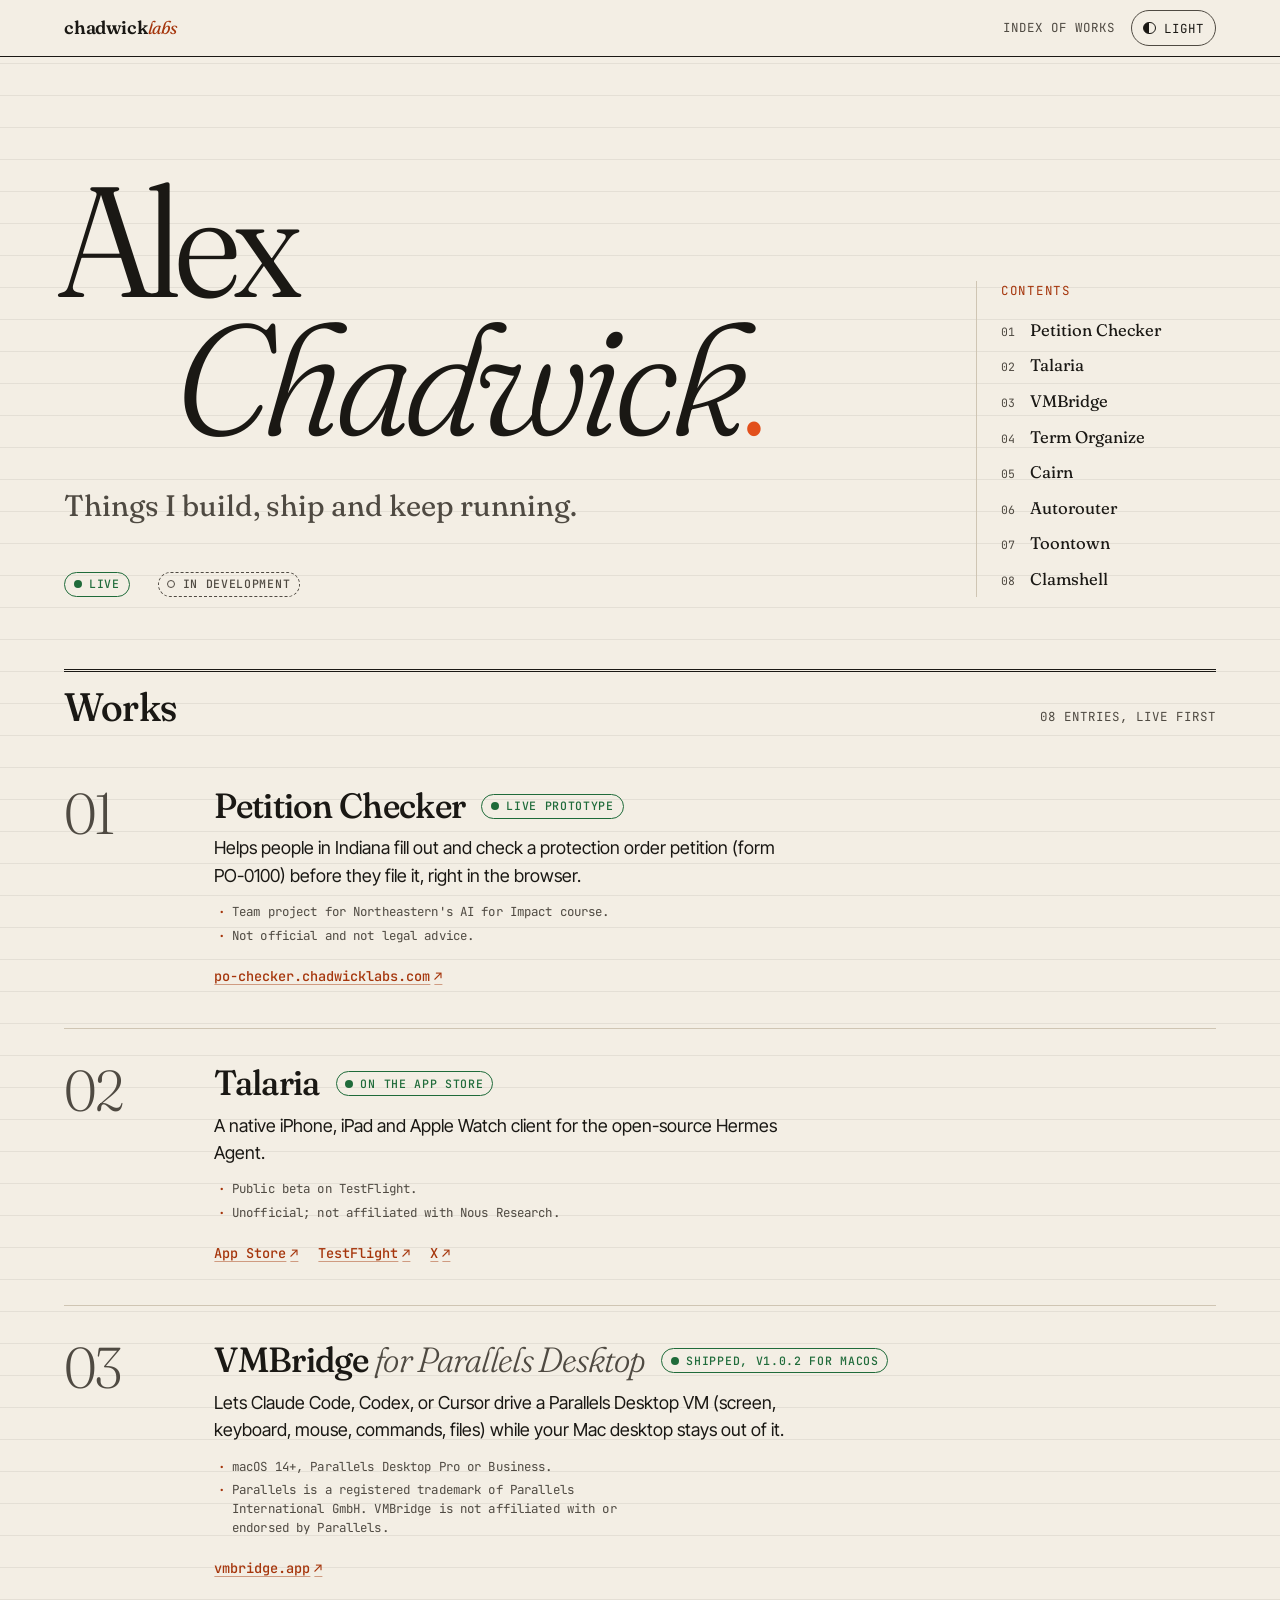
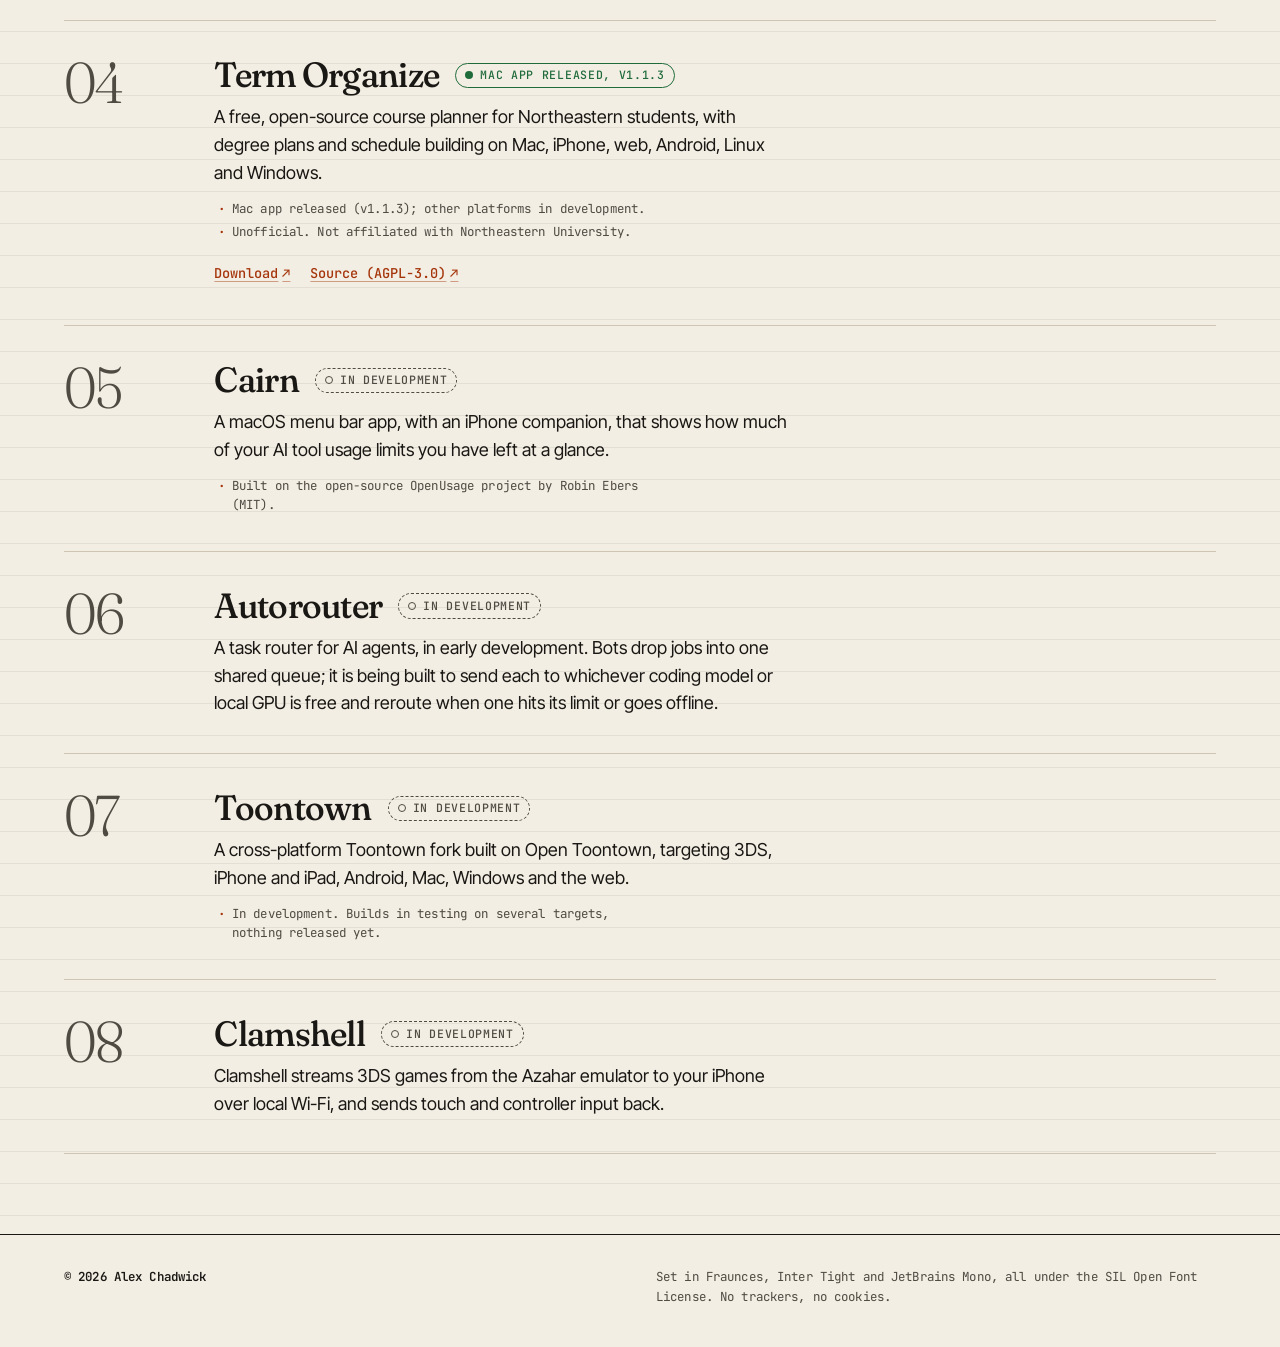
==== src/index.html @ d9b15cf9 "Apply QA-20261117-11 fixes to the index of works Correct Autorouter status, pin Actions to SHAs, add" ====
<!DOCTYPE html>
<html lang="en">
<head>
<meta charset="utf-8">
<meta name="viewport" content="width=device-width, initial-scale=1">
<title>Alex Chadwick · Index of works</title>
<meta name="description" content="Alex Chadwick's index of works: apps, tools and experiments I build, ship and keep running.">
<link rel="canonical" href="https://chadwicklabs.com/">
<meta name="color-scheme" content="light dark">
<meta name="theme-color" content="#f3eee4" media="(prefers-color-scheme: light)">
<meta name="theme-color" content="#1b1a18" media="(prefers-color-scheme: dark)">
<meta property="og:type" content="website">
<meta property="og:url" content="https://chadwicklabs.com/">
<meta property="og:site_name" content="chadwicklabs.com">
<meta property="og:title" content="Alex Chadwick · Index of works">
<meta property="og:description" content="Things I build, ship and keep running.">
<meta property="og:image" content="https://chadwicklabs.com/og.png">
<meta property="og:image:width" content="1200">
<meta property="og:image:height" content="630">
<meta property="og:image:alt" content="Alex Chadwick, index of works. Things I build, ship and keep running.">
<meta name="twitter:card" content="summary_large_image">
<meta name="twitter:title" content="Alex Chadwick · Index of works">
<meta name="twitter:description" content="Things I build, ship and keep running.">
<meta name="twitter:image" content="https://chadwicklabs.com/og.png">
<meta name="twitter:image:alt" content="Alex Chadwick, index of works. Things I build, ship and keep running.">
<link rel="icon" href="favicon.svg" type="image/svg+xml">
<link rel="icon" href="favicon-32.png" type="image/png" sizes="32x32">
<link rel="apple-touch-icon" href="apple-touch-icon.png">
<link rel="preload" href="fonts/fraunces-var.woff2" as="font" type="font/woff2" crossorigin>
<link rel="stylesheet" href="styles.css">
<script src="theme.js"></script>
</head>
<body>
<a class="skip" href="#works">Skip to the works</a>

<header class="masthead">
  <div class="wrap masthead__row">
    <a class="wordmark" href="./" aria-label="chadwicklabs.com home">chadwick<span>labs</span></a>
    <p class="masthead__meta mono">Index of works</p>
    <button class="theme-toggle mono" type="button" hidden aria-label="Switch colour theme">
      <span class="theme-toggle__dot" aria-hidden="true"></span><span class="theme-toggle__label">Theme</span>
    </button>
  </div>
</header>

<main>
  <section class="hero wrap" aria-labelledby="hero-title">
    <div class="hero__main">
    <h1 id="hero-title" class="hero__name reveal" style="--i:0">Alex <em>Chadwick</em></h1>
    <p class="hero__line reveal" style="--i:1">Things I build, ship and keep running.</p>
    <ul class="hero__legend mono reveal" style="--i:2" role="list">
      <li><span class="tag tag--live">Live</span></li>
      <li><span class="tag tag--dev">In development</span></li>
    </ul>
    </div>
    <nav class="contents reveal" style="--i:3" aria-label="Contents">
      <p class="contents__title mono">Contents</p>
      <ol class="contents__list" role="list">
        <li><a href="#w01"><span class="mono">01</span> Petition Checker</a></li>
        <li><a href="#w02"><span class="mono">02</span> Talaria</a></li>
        <li><a href="#w03"><span class="mono">03</span> VMBridge</a></li>
        <li><a href="#w04"><span class="mono">04</span> Term Organize</a></li>
        <li><a href="#w05"><span class="mono">05</span> Cairn</a></li>
        <li><a href="#w06"><span class="mono">06</span> Autorouter</a></li>
        <li data-pending="toontown"><a href="#w07"><span class="mono">07</span> Toontown</a></li>
        <li><a href="#w08"><span class="mono">08</span> Clamshell</a></li>
      </ol>
    </nav>
  </section>

  <section id="works" class="works wrap" aria-labelledby="works-title" tabindex="-1">
    <div class="section-head">
      <h2 id="works-title" class="section-title">Works</h2>
      <p class="section-note mono">08 entries, live first</p>
    </div>

    <ol class="index" role="list">
      <li class="entry reveal" style="--i:4">
        <article aria-labelledby="w01">
          <p class="entry__no mono" aria-hidden="true">01</p>
          <div class="entry__body">
            <header class="entry__head">
              <h3 id="w01" class="entry__name">Petition Checker</h3>
              <p class="tag tag--live"><span class="sr">Status: </span>Live prototype</p>
            </header>
            <p class="entry__pitch">Helps people in Indiana fill out and check a protection order petition (form <span class="nowrap">PO-0100</span>) before they file it, right in the browser.</p>
            <ul class="entry__meta mono" role="list">
              <li>Team project for Northeastern's AI for Impact course.</li>
              <li>Not official and not legal advice.</li>
            </ul>
            <ul class="entry__links" role="list">
              <li><a href="https://po-checker.chadwicklabs.com">po-checker.chadwicklabs.com<span class="arrow" aria-hidden="true">↗</span></a></li>
            </ul>
          </div>
        </article>
      </li>

      <li class="entry reveal" style="--i:5">
        <article aria-labelledby="w02">
          <p class="entry__no mono" aria-hidden="true">02</p>
          <div class="entry__body">
            <header class="entry__head">
              <h3 id="w02" class="entry__name">Talaria</h3>
              <p class="tag tag--live"><span class="sr">Status: </span>On the App Store</p>
            </header>
            <p class="entry__pitch">A native iPhone, iPad and Apple Watch client for the open-source Hermes Agent.</p>
            <ul class="entry__meta mono" role="list">
              <li>Public beta on TestFlight.</li>
              <li>Unofficial; not affiliated with Nous Research.</li>
            </ul>
            <ul class="entry__links" role="list">
              <li><a href="https://apps.apple.com/us/app/talaria-agent-client/id6797237907">App Store<span class="arrow" aria-hidden="true">↗</span></a></li>
              <li><a href="https://testflight.apple.com/join/UtMgYYNA">TestFlight<span class="arrow" aria-hidden="true">↗</span></a></li>
              <li><a href="https://x.com/TalariaAgent">X<span class="sr"> (Talaria on X)</span><span class="arrow" aria-hidden="true">↗</span></a></li>
            </ul>
          </div>
        </article>
      </li>

      <li class="entry reveal" style="--i:6">
        <article aria-labelledby="w03">
          <p class="entry__no mono" aria-hidden="true">03</p>
          <div class="entry__body">
            <header class="entry__head">
              <h3 id="w03" class="entry__name">VMBridge <span class="entry__sub">for Parallels Desktop</span></h3>
              <p class="tag tag--live"><span class="sr">Status: </span>Shipped, v1.0.2 for macOS</p>
            </header>
            <p class="entry__pitch">Lets Claude Code, Codex, or Cursor drive a Parallels Desktop VM (screen, keyboard, mouse, commands, files) while your Mac desktop stays out of it.</p>
            <ul class="entry__meta mono" role="list">
              <li>macOS 14+, Parallels Desktop Pro or Business.</li>
              <li>Parallels is a registered trademark of Parallels International GmbH. VMBridge is not affiliated with or endorsed by Parallels.</li>
            </ul>
            <ul class="entry__links" role="list">
              <li><a href="https://vmbridge.app">vmbridge.app<span class="arrow" aria-hidden="true">↗</span></a></li>
            </ul>
          </div>
        </article>
      </li>

      <li class="entry reveal" style="--i:7">
        <article aria-labelledby="w04">
          <p class="entry__no mono" aria-hidden="true">04</p>
          <div class="entry__body">
            <header class="entry__head">
              <h3 id="w04" class="entry__name">Term Organize</h3>
              <p class="tag tag--live"><span class="sr">Status: </span>Mac app released, v1.1.3</p>
            </header>
            <p class="entry__pitch">A free, open-source course planner for Northeastern students, with degree plans and schedule building on Mac, iPhone, web, Android, Linux and Windows.</p>
            <ul class="entry__meta mono" role="list">
              <li>Mac app released (v1.1.3); other platforms in development.</li>
              <li>Unofficial. Not affiliated with Northeastern University.</li>
            </ul>
            <ul class="entry__links" role="list">
              <li><a href="https://github.com/AlexmChadwick/Northeastern-Term-Organize/releases/latest">Download<span class="sr"> Term Organize for Mac</span><span class="arrow" aria-hidden="true">↗</span></a></li>
              <li><a href="https://github.com/AlexmChadwick/Northeastern-Term-Organize">Source (AGPL-3.0)<span class="arrow" aria-hidden="true">↗</span></a></li>
            </ul>
          </div>
        </article>
      </li>

      <li class="entry reveal" style="--i:8">
        <article aria-labelledby="w05">
          <p class="entry__no mono" aria-hidden="true">05</p>
          <div class="entry__body">
            <header class="entry__head">
              <h3 id="w05" class="entry__name">Cairn</h3>
              <p class="tag tag--dev"><span class="sr">Status: </span>In development</p>
            </header>
            <p class="entry__pitch">A macOS menu bar app, with an iPhone companion, that shows how much of your AI tool usage limits you have left at a glance.</p>
            <ul class="entry__meta mono" role="list">
              <li>Built on the open-source OpenUsage project by Robin Ebers (MIT).</li>
            </ul>
          </div>
        </article>
      </li>

      <li class="entry reveal" style="--i:9">
        <article aria-labelledby="w06">
          <p class="entry__no mono" aria-hidden="true">06</p>
          <div class="entry__body">
            <header class="entry__head">
              <h3 id="w06" class="entry__name">Autorouter</h3>
              <p class="tag tag--dev"><span class="sr">Status: </span>In development</p>
            </header>
            <p class="entry__pitch">A task router for AI agents, in early development. Bots drop jobs into one shared queue; it is being built to send each to whichever coding model or local GPU is free and reroute when one hits its limit or goes offline.</p>
          </div>
        </article>
      </li>

      <li class="entry reveal" style="--i:10" data-pending="toontown">
        <article aria-labelledby="w07">
          <p class="entry__no mono" aria-hidden="true">07</p>
          <div class="entry__body">
            <header class="entry__head">
              <h3 id="w07" class="entry__name">Toontown</h3>
              <p class="tag tag--dev"><span class="sr">Status: </span>In development</p>
            </header>
            <p class="entry__pitch">A cross-platform Toontown fork built on Open Toontown, targeting 3DS, iPhone and iPad, Android, Mac, Windows and the web.</p>
            <ul class="entry__meta mono" role="list">
              <li>In development. Builds in testing on several targets, nothing released yet.</li>
            </ul>
          </div>
        </article>
      </li>

      <li class="entry reveal" style="--i:11">
        <article aria-labelledby="w08">
          <p class="entry__no mono" aria-hidden="true">08</p>
          <div class="entry__body">
            <header class="entry__head">
              <h3 id="w08" class="entry__name">Clamshell</h3>
              <p class="tag tag--dev"><span class="sr">Status: </span>In development</p>
            </header>
            <p class="entry__pitch">Clamshell streams 3DS games from the Azahar emulator to your iPhone over local Wi-Fi, and sends touch and controller input back.</p>
          </div>
        </article>
      </li>
    </ol>
  </section>
</main>

<footer class="colophon">
  <div class="wrap colophon__grid mono">
    <p>© 2026 Alex Chadwick</p>
    <p>Set in Fraunces, Inter Tight and JetBrains Mono, all under the SIL Open Font License. No trackers, no cookies.</p>
  </div>
</footer>
</body>
</html>
---- src/styles.css ----
/* chadwicklabs.com: index of works */

@font-face {
  font-family: "Fraunces";
  src: url("fonts/fraunces-var.woff2") format("woff2");
  font-weight: 300 700;
  font-style: normal;
  font-display: swap;
}
@font-face {
  font-family: "Fraunces";
  src: url("fonts/fraunces-italic-var.woff2") format("woff2");
  font-weight: 300 500;
  font-style: italic;
  font-display: swap;
}
@font-face {
  font-family: "Inter Tight";
  src: url("fonts/inter-tight-var.woff2") format("woff2");
  font-weight: 100 900;
  font-display: swap;
}
@font-face {
  font-family: "JetBrains Mono";
  src: url("fonts/jetbrains-mono-var.woff2") format("woff2");
  font-weight: 400 700;
  font-display: swap;
}

:root {
  --paper: #f3eee4;
  --paper-2: #ebe4d6;
  --ink: #1a1814;
  --ink-2: #4f4a42;
  --rule: #cfc5b3;
  --rule-soft: rgba(26, 24, 20, 0.07);
  --accent: #a5350b;       /* text-safe vermilion on paper */
  --accent-fill: #e2501c;  /* decorative fills only */
  --live: #1f6b3a;
  --focus: #a5350b;

  --serif: "Fraunces", "Iowan Old Style", Georgia, serif;
  --sans: "Inter Tight", system-ui, -apple-system, "Segoe UI", sans-serif;
  --mono: "JetBrains Mono", ui-monospace, "SF Mono", Menlo, monospace;

  --wrap: 72rem;
  --gutter: clamp(1.1rem, 4vw, 3rem);
  --ease: cubic-bezier(0.2, 0.7, 0.1, 1);
  color-scheme: light;
}

@media (prefers-color-scheme: dark) {
  :root:not([data-theme="light"]) {
    --paper: #1b1a18;
    --paper-2: #24221f;
    --ink: #efe8dc;
    --ink-2: #b2a99a;
    --rule: #3d3a35;
    --rule-soft: rgba(239, 232, 220, 0.06);
    --accent: #ff7a45;
    --accent-fill: #ff6a2c;
    --live: #6fcf8f;
    --focus: #ff7a45;
    color-scheme: dark;
  }
}
:root[data-theme="dark"] {
  --paper: #1b1a18;
  --paper-2: #24221f;
  --ink: #efe8dc;
  --ink-2: #b2a99a;
  --rule: #3d3a35;
  --rule-soft: rgba(239, 232, 220, 0.06);
  --accent: #ff7a45;
  --accent-fill: #ff6a2c;
  --live: #6fcf8f;
  --focus: #ff7a45;
  color-scheme: dark;
}

*, *::before, *::after { box-sizing: border-box; }
html { -webkit-text-size-adjust: 100%; text-size-adjust: 100%; }
body {
  margin: 0;
  background-color: var(--paper);
  /* faint notebook rule */
  background-image: repeating-linear-gradient(to bottom, transparent 0, transparent calc(2rem - 1px), var(--rule-soft) calc(2rem - 1px), var(--rule-soft) 2rem);
  color: var(--ink);
  font-family: var(--sans);
  font-size: clamp(1rem, 0.95rem + 0.2vw, 1.0625rem);
  line-height: 1.55;
  font-feature-settings: "kern", "calt";
  -webkit-font-smoothing: antialiased;
  text-rendering: optimizeLegibility;
  overflow-x: hidden;
}
h1, h2, h3, p, ul, ol, dl, dd { margin: 0; padding: 0; }
ul[role="list"], ol[role="list"] { list-style: none; }
a { color: inherit; }
::selection { background: var(--accent); color: var(--paper); }

.wrap { width: min(100% - 2 * var(--gutter), var(--wrap)); margin-inline: auto; }
.mono { font-family: var(--mono); font-size: 0.78rem; letter-spacing: 0.01em; }
.sr {
  position: absolute; width: 1px; height: 1px; padding: 0; margin: -1px;
  overflow: hidden; clip: rect(0 0 0 0); white-space: nowrap; border: 0;
}
.nowrap { white-space: nowrap; }

:focus-visible {
  outline: 2px solid var(--focus);
  outline-offset: 3px;
  border-radius: 2px;
}
#works:focus { outline: none; }

.skip {
  position: absolute; left: var(--gutter); top: 0.75rem; z-index: 10;
  padding: 0.6rem 0.9rem;
  background: var(--ink); color: var(--paper);
  font-family: var(--mono); font-size: 0.85rem; text-decoration: none;
  transform: translateY(-200%);
}
.skip:focus { transform: none; }

/* masthead */
.masthead { border-bottom: 1px solid var(--ink); background: var(--paper); position: relative; z-index: 2; }
.masthead__row {
  display: flex; align-items: center; gap: 1rem;
  min-height: 3.5rem; padding-block: 0.6rem;
}
.wordmark {
  font-family: var(--serif); font-weight: 600; font-size: 1.15rem;
  text-decoration: none; letter-spacing: -0.01em;
  font-variation-settings: "opsz" 24;
}
.wordmark span { font-style: italic; font-weight: 400; color: var(--accent); }
.masthead__meta { margin-left: auto; color: var(--ink-2); text-transform: uppercase; letter-spacing: 0.08em; }
.theme-toggle {
  display: inline-flex; align-items: center; gap: 0.5rem;
  padding: 0.4rem 0.7rem; min-height: 2.25rem;
  background: transparent; color: var(--ink);
  border: 1px solid var(--ink-2); border-radius: 999px;
  cursor: pointer; text-transform: uppercase; letter-spacing: 0.08em;
  transition: border-color 0.2s, background-color 0.2s;
}
.theme-toggle[hidden] { display: none; }
.theme-toggle:hover { border-color: var(--ink); }
.theme-toggle__dot {
  width: 0.8rem; height: 0.8rem; border-radius: 50%;
  border: 1.5px solid var(--ink);
  background: linear-gradient(90deg, var(--ink) 50%, transparent 50%);
}

/* hero */
.hero { padding-block: clamp(3rem, 9vw, 7.5rem) clamp(2.5rem, 6vw, 4.5rem); }
.hero__name {
  font-family: var(--serif);
  font-weight: 340;
  font-size: clamp(3.2rem, 1rem + 11vw, 10.5rem);
  line-height: 0.88;
  letter-spacing: -0.035em;
  font-variation-settings: "opsz" 144;
  margin-left: -0.04em;
}
.hero__name em {
  display: block;
  font-style: italic; font-weight: 300;
  padding-left: clamp(1.5rem, 9vw, 9rem);
  color: var(--ink);
}
.hero__name em::after {
  content: ".";
  color: var(--accent-fill);
  font-style: normal;
}
.hero__line {
  margin-top: clamp(1.5rem, 3vw, 2.5rem);
  max-width: 28ch;
  font-family: var(--serif);
  font-size: clamp(1.25rem, 1rem + 1.2vw, 1.85rem);
  line-height: 1.25;
  font-variation-settings: "opsz" 36;
  color: var(--ink-2);
}
.hero__legend {
  display: flex; flex-wrap: wrap; gap: 0.75rem 1.75rem;
  margin-top: clamp(2rem, 4vw, 3rem);
  color: var(--ink-2);
}
.hero__legend li { display: flex; align-items: center; gap: 0.6rem; }

.hero { display: grid; grid-template-columns: 1fr; gap: 2.5rem; align-items: end; }
.contents { display: none; }
@media (min-width: 64rem) {
  .hero { grid-template-columns: 1fr 15rem; }
  .contents { display: block; border-left: 1px solid var(--rule); padding-left: 1.5rem; }
}
.contents__title { color: var(--accent); text-transform: uppercase; letter-spacing: 0.14em; margin-bottom: 0.75rem; }
.contents__list a {
  display: flex; gap: 0.9rem; align-items: baseline;
  padding-block: 0.3rem;
  font-family: var(--serif); font-size: 1.05rem; text-decoration: none;
  font-variation-settings: "opsz" 24;
  transition: color 0.2s, transform 0.3s var(--ease);
}
.contents__list a span { color: var(--ink-2); font-size: 0.72rem; }
.contents__list a:hover { color: var(--accent); transform: translateX(0.2rem); }
.entry__name { scroll-margin-top: 2rem; }

/* status tags: text first, colour second */
.tag {
  display: inline-flex; align-items: center; gap: 0.45rem;
  font-family: var(--mono); font-size: 0.72rem; font-weight: 500;
  text-transform: uppercase; letter-spacing: 0.06em; line-height: 1.2;
  padding: 0.3rem 0.55rem;
  border: 1px solid currentColor; border-radius: 999px;
  white-space: nowrap;
}
.tag::before { content: ""; width: 0.5rem; height: 0.5rem; border-radius: 50%; flex: none; }
.tag--live { color: var(--live); }
.tag--live::before { background: currentColor; }
.tag--dev { color: var(--ink-2); border-style: dashed; }
.tag--dev::before { border: 1.5px solid currentColor; }

/* sections */
.section-head {
  display: flex; align-items: baseline; justify-content: space-between; flex-wrap: wrap; gap: 0.5rem 1rem;
  border-top: 3px double var(--ink);
  padding-top: 0.9rem; margin-bottom: clamp(1rem, 2vw, 1.5rem);
}
.section-title {
  font-family: var(--serif); font-weight: 500;
  font-size: clamp(1.6rem, 1.2rem + 1.6vw, 2.5rem);
  letter-spacing: -0.02em; line-height: 1.05;
  font-variation-settings: "opsz" 72;
}
.section-note { color: var(--ink-2); text-transform: uppercase; letter-spacing: 0.08em; }

/* index of works */
.works { padding-bottom: clamp(3rem, 7vw, 5rem); }
.entry { border-bottom: 1px solid var(--rule); }
.entry article {
  display: grid;
  grid-template-columns: minmax(3.25rem, 7rem) 1fr;
  gap: 0 clamp(0.75rem, 3vw, 2.5rem);
  padding-block: clamp(1.5rem, 3vw, 2.25rem);
  position: relative;
}
.entry article::before {
  /* accent margin rule that draws in on hover */
  content: ""; position: absolute; left: 0; top: -1px; height: 2px; width: 100%;
  background: var(--accent-fill);
  transform: scaleX(0); transform-origin: left;
  transition: transform 0.5s var(--ease);
}
.entry:hover article::before, .entry:focus-within article::before { transform: scaleX(1); }
.entry__no {
  font-family: var(--serif);
  font-size: clamp(2rem, 1.2rem + 3vw, 3.75rem);
  font-weight: 300; line-height: 0.9;
  letter-spacing: -0.03em;
  font-variant-numeric: lining-nums tabular-nums;
  font-variation-settings: "opsz" 144;
  color: var(--ink-2);
  transition: color 0.3s, transform 0.4s var(--ease);
}
.entry:hover .entry__no, .entry:focus-within .entry__no { color: var(--accent); transform: translateX(0.2rem); }
.entry__body { min-width: 0; max-width: 46rem; }
.entry__head {
  display: flex; flex-wrap: wrap; align-items: center; gap: 0.6rem 1rem;
  margin-bottom: 0.6rem;
}
.entry__name {
  font-family: var(--serif); font-weight: 500;
  font-size: clamp(1.5rem, 1.15rem + 1.3vw, 2.2rem);
  line-height: 1.05; letter-spacing: -0.02em;
  font-variation-settings: "opsz" 60;
}
.entry__sub { font-style: italic; font-weight: 300; color: var(--ink-2); }
.entry__pitch { font-size: 1.05em; max-width: 58ch; }
.entry__meta {
  margin-top: 0.85rem; color: var(--ink-2);
  display: grid; gap: 0.3rem; max-width: 64ch; line-height: 1.5;
}
.entry__meta li { padding-left: 1.1rem; position: relative; }
.entry__meta li::before { content: "·"; position: absolute; left: 0.2rem; color: var(--accent); font-weight: 700; }
.entry__links { display: flex; flex-wrap: wrap; gap: 0.4rem 1.25rem; margin-top: 1rem; }
.entry__links a {
  font-family: var(--mono); font-size: 0.85rem; font-weight: 500;
  color: var(--accent);
  text-decoration: underline; text-decoration-thickness: 1px; text-underline-offset: 0.25em;
  text-decoration-color: color-mix(in srgb, var(--accent) 45%, transparent);
  display: inline-flex; align-items: center; gap: 0.25rem;
  padding-block: 0.3rem;
  transition: text-decoration-color 0.2s;
}
.entry__links a:hover { text-decoration-color: currentColor; }
.arrow { display: inline-block; transition: transform 0.25s var(--ease); }
.entry__links a:hover .arrow, .entry__links a:focus-visible .arrow { transform: translate(2px, -2px); }

/* colophon */
.colophon { border-top: 1px solid var(--ink); background: var(--paper); padding-block: 2rem 2.5rem; }
.colophon__grid {
  display: grid; gap: 0.75rem 2rem;
  grid-template-columns: repeat(auto-fit, minmax(14rem, 1fr));
  color: var(--ink-2); line-height: 1.6;
}
.colophon__grid p:first-child { color: var(--ink); font-weight: 600; }

/* staggered reveal */
@keyframes rise {
  from { opacity: 0; transform: translateY(14px); }
  to { opacity: 1; transform: none; }
}
.reveal { animation: rise 0.8s var(--ease) both; animation-delay: calc(var(--i, 0) * 70ms); }

@media (max-width: 40rem) {
  .masthead__meta { display: none; }
  .theme-toggle { margin-left: auto; }
  .entry article { grid-template-columns: 1fr; }
  .entry__no { font-size: 1rem; font-family: var(--mono); color: var(--accent); margin-bottom: 0.6rem; letter-spacing: 0.05em; }
  .entry__no::before { content: "No. "; }
}

@media (prefers-reduced-motion: reduce) {
  *, *::before, *::after {
    animation: none !important;
    transition: none !important;
    scroll-behavior: auto !important;
  }
}

@media (forced-colors: active) {
  .tag { border: 1px solid CanvasText; }
  .entry article::before { display: none; }
}
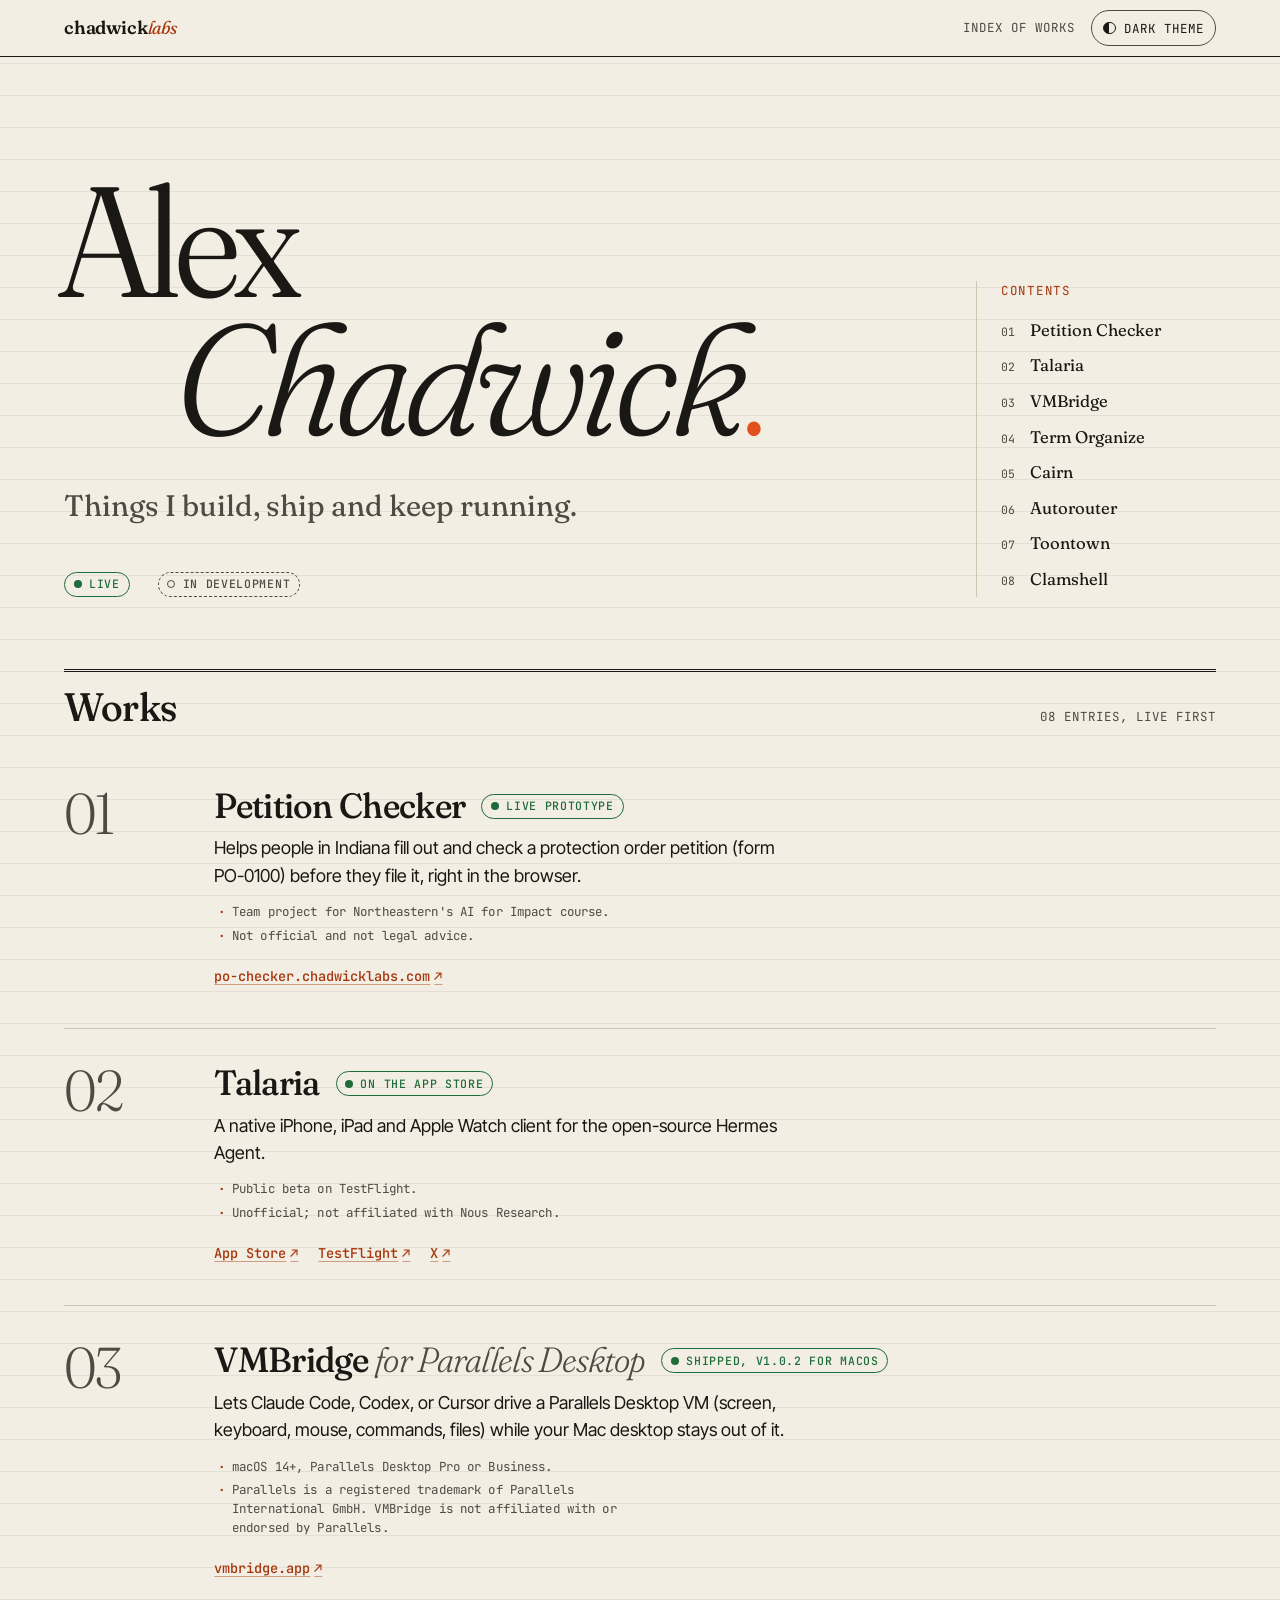
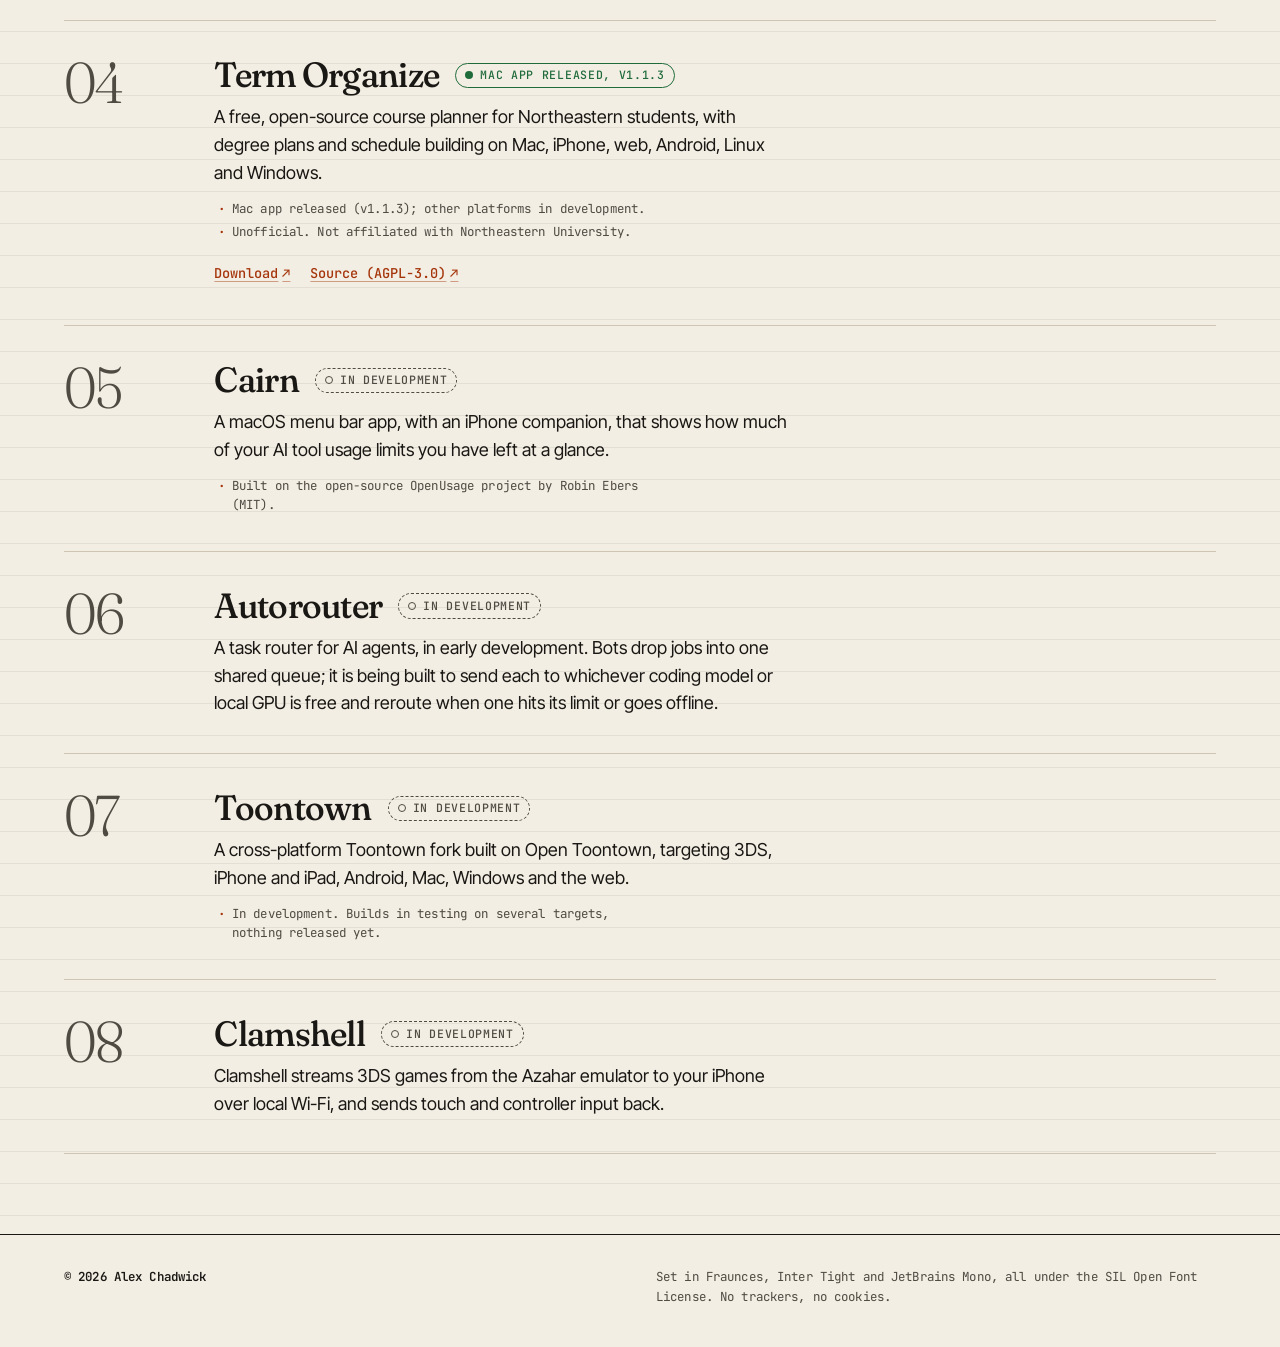
==== commit 5a4216b6: "Apply QA-20261117-19 accessibility and skip-target fixes Give the 404 heading a tabindex so the skip" ====
--- a/src/index.html
+++ b/src/index.html
@@ -37,8 +37,8 @@
   <div class="wrap masthead__row">
     <a class="wordmark" href="./" aria-label="chadwicklabs.com home">chadwick<span>labs</span></a>
     <p class="masthead__meta mono">Index of works</p>
-    <button class="theme-toggle mono" type="button" hidden aria-label="Switch colour theme">
-      <span class="theme-toggle__dot" aria-hidden="true"></span><span class="theme-toggle__label">Theme</span>
+    <button class="theme-toggle mono" type="button" hidden aria-label="Dark theme">
+      <span class="theme-toggle__dot" aria-hidden="true"></span><span class="theme-toggle__label">Dark theme</span>
     </button>
   </div>
 </header>
@@ -48,7 +48,7 @@
     <div class="hero__main">
     <h1 id="hero-title" class="hero__name reveal" style="--i:0">Alex <em>Chadwick</em></h1>
     <p class="hero__line reveal" style="--i:1">Things I build, ship and keep running.</p>
-    <ul class="hero__legend mono reveal" style="--i:2" role="list">
+    <ul class="hero__legend mono reveal" style="--i:2" role="list" aria-label="Status key">
       <li><span class="tag tag--live">Live</span></li>
       <li><span class="tag tag--dev">In development</span></li>
     </ul>
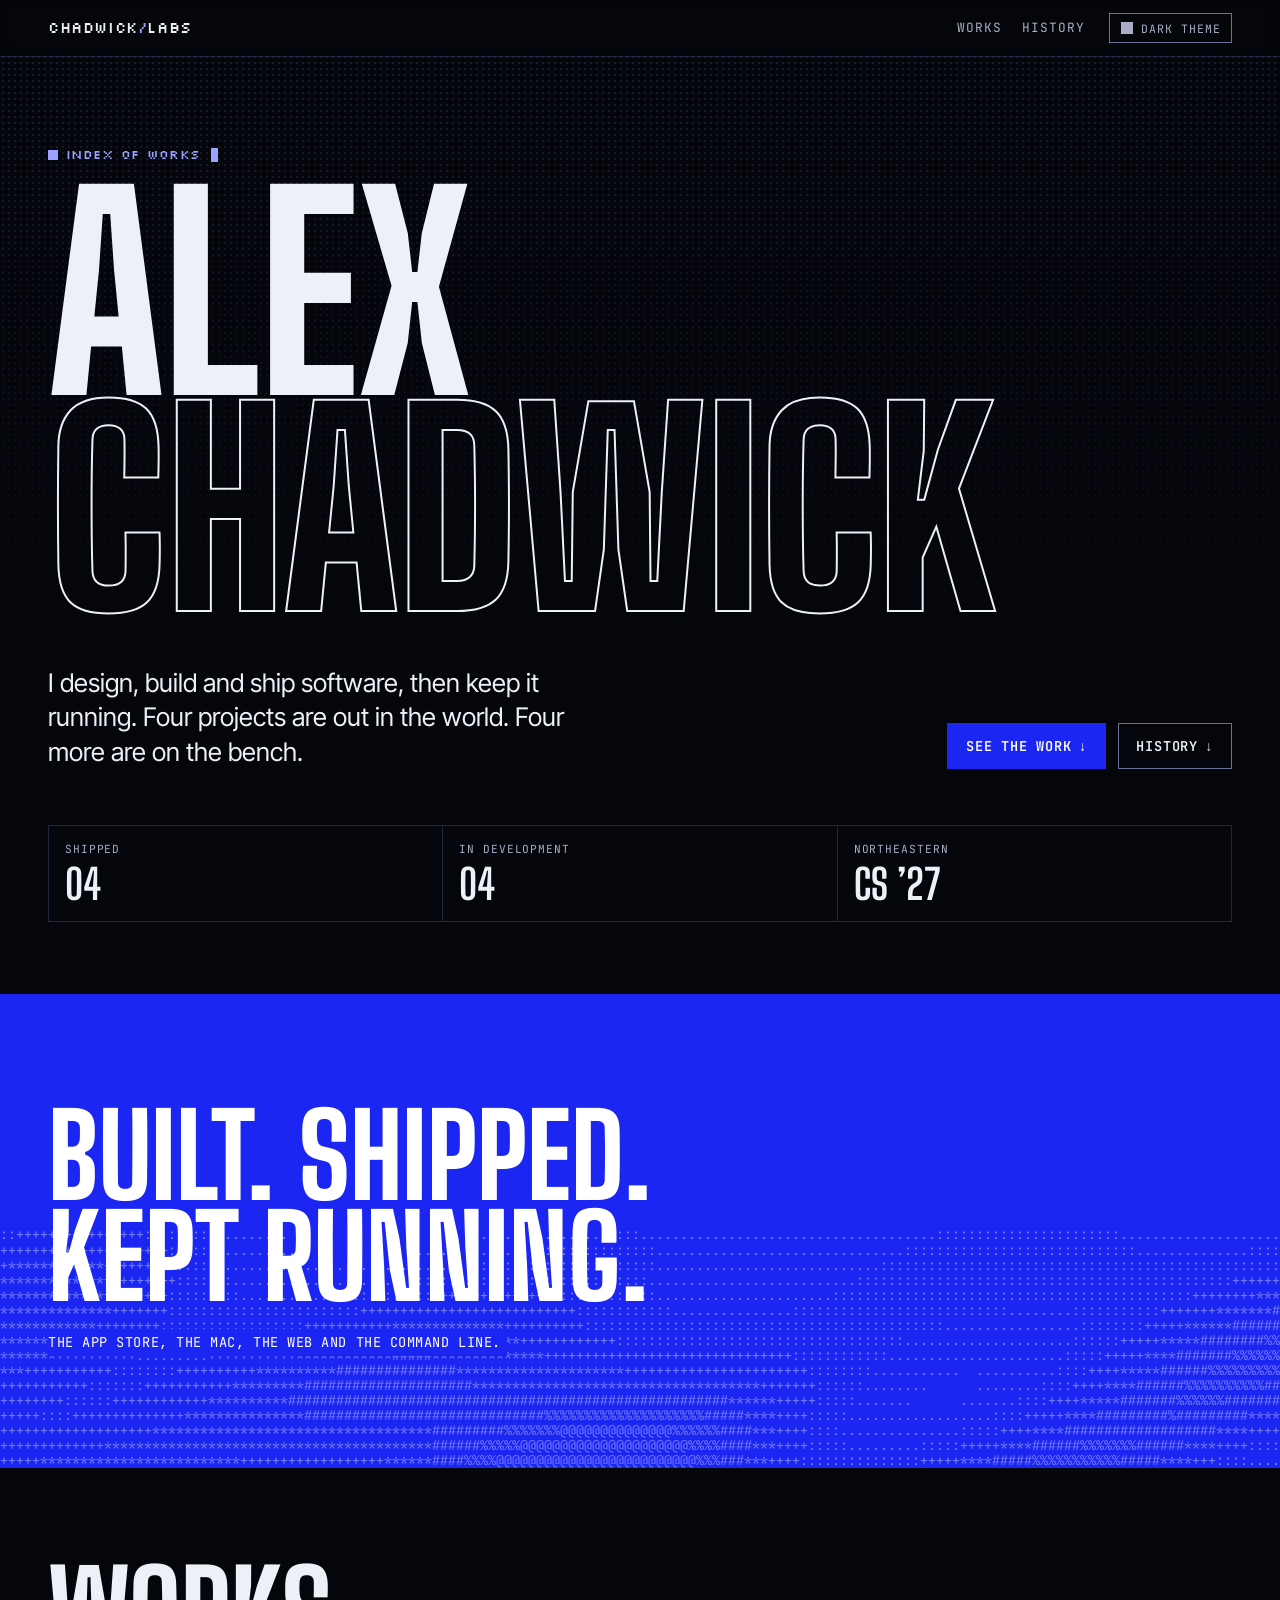
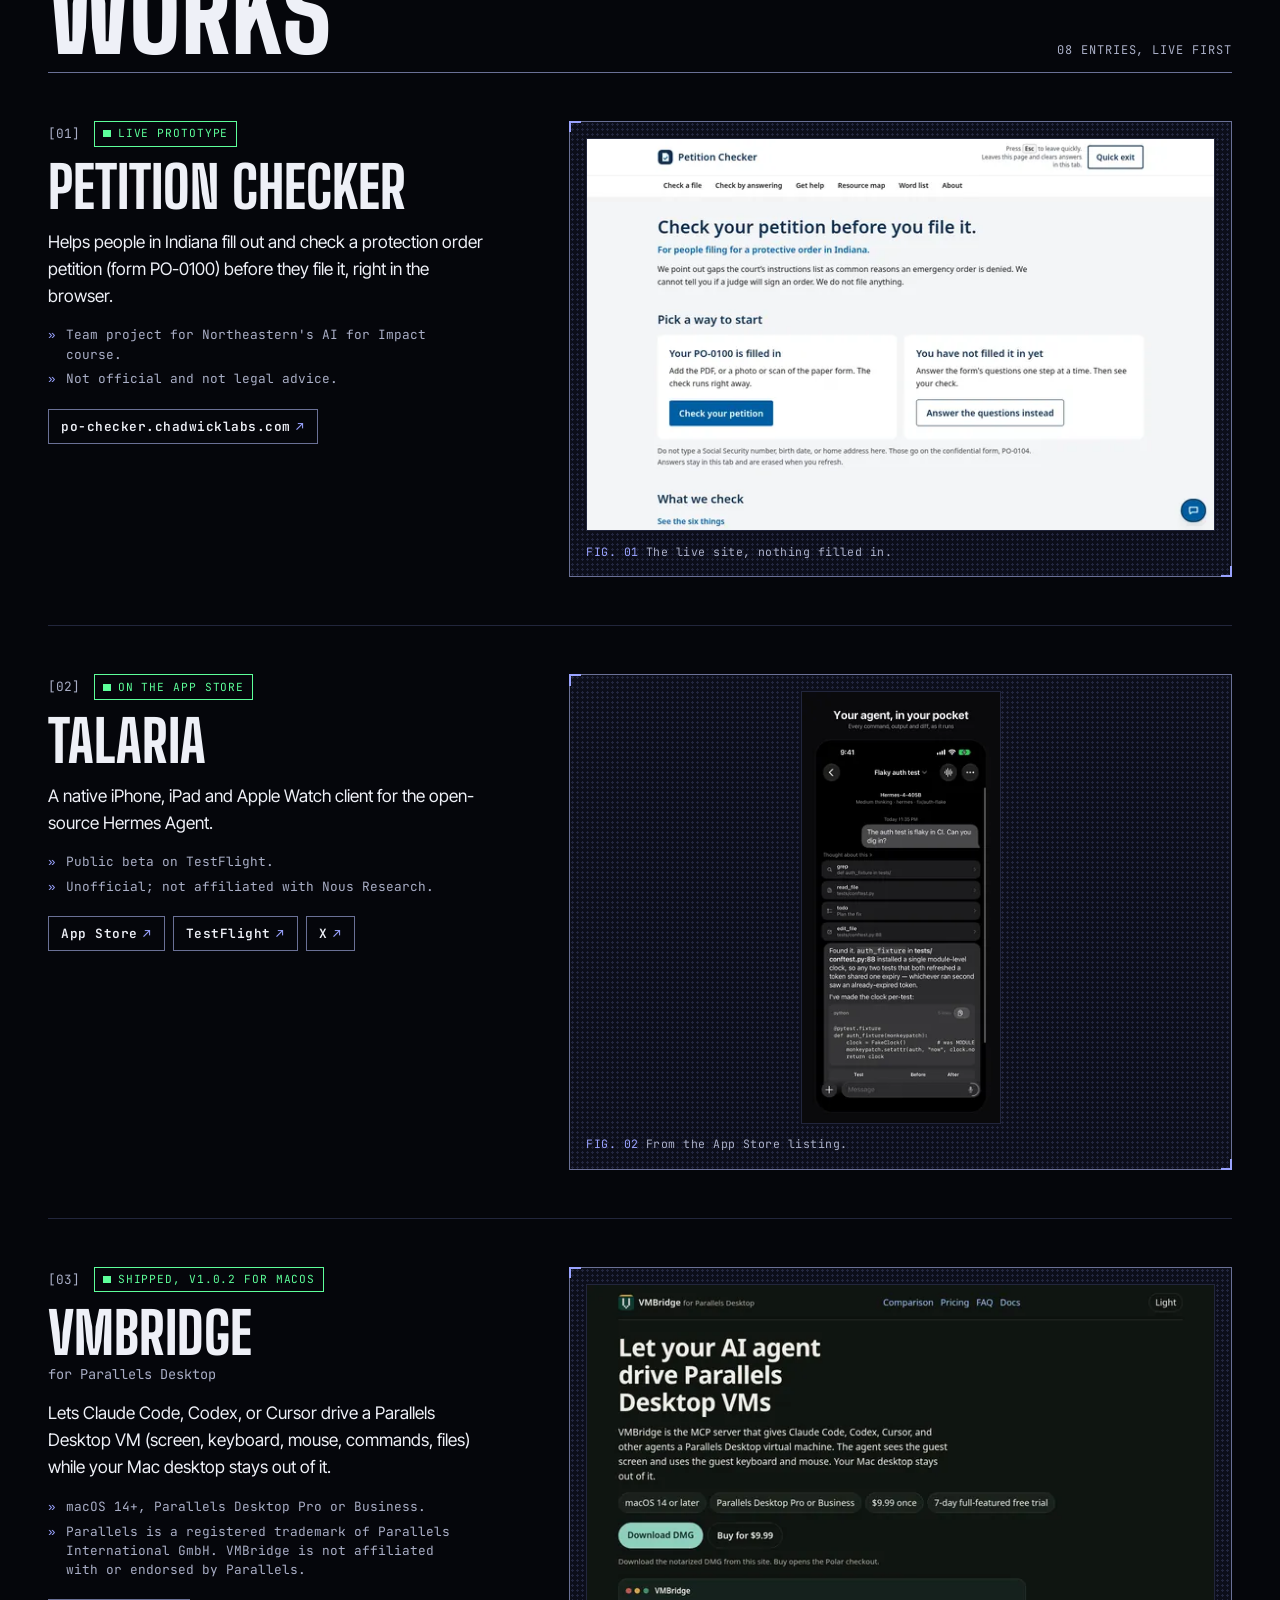
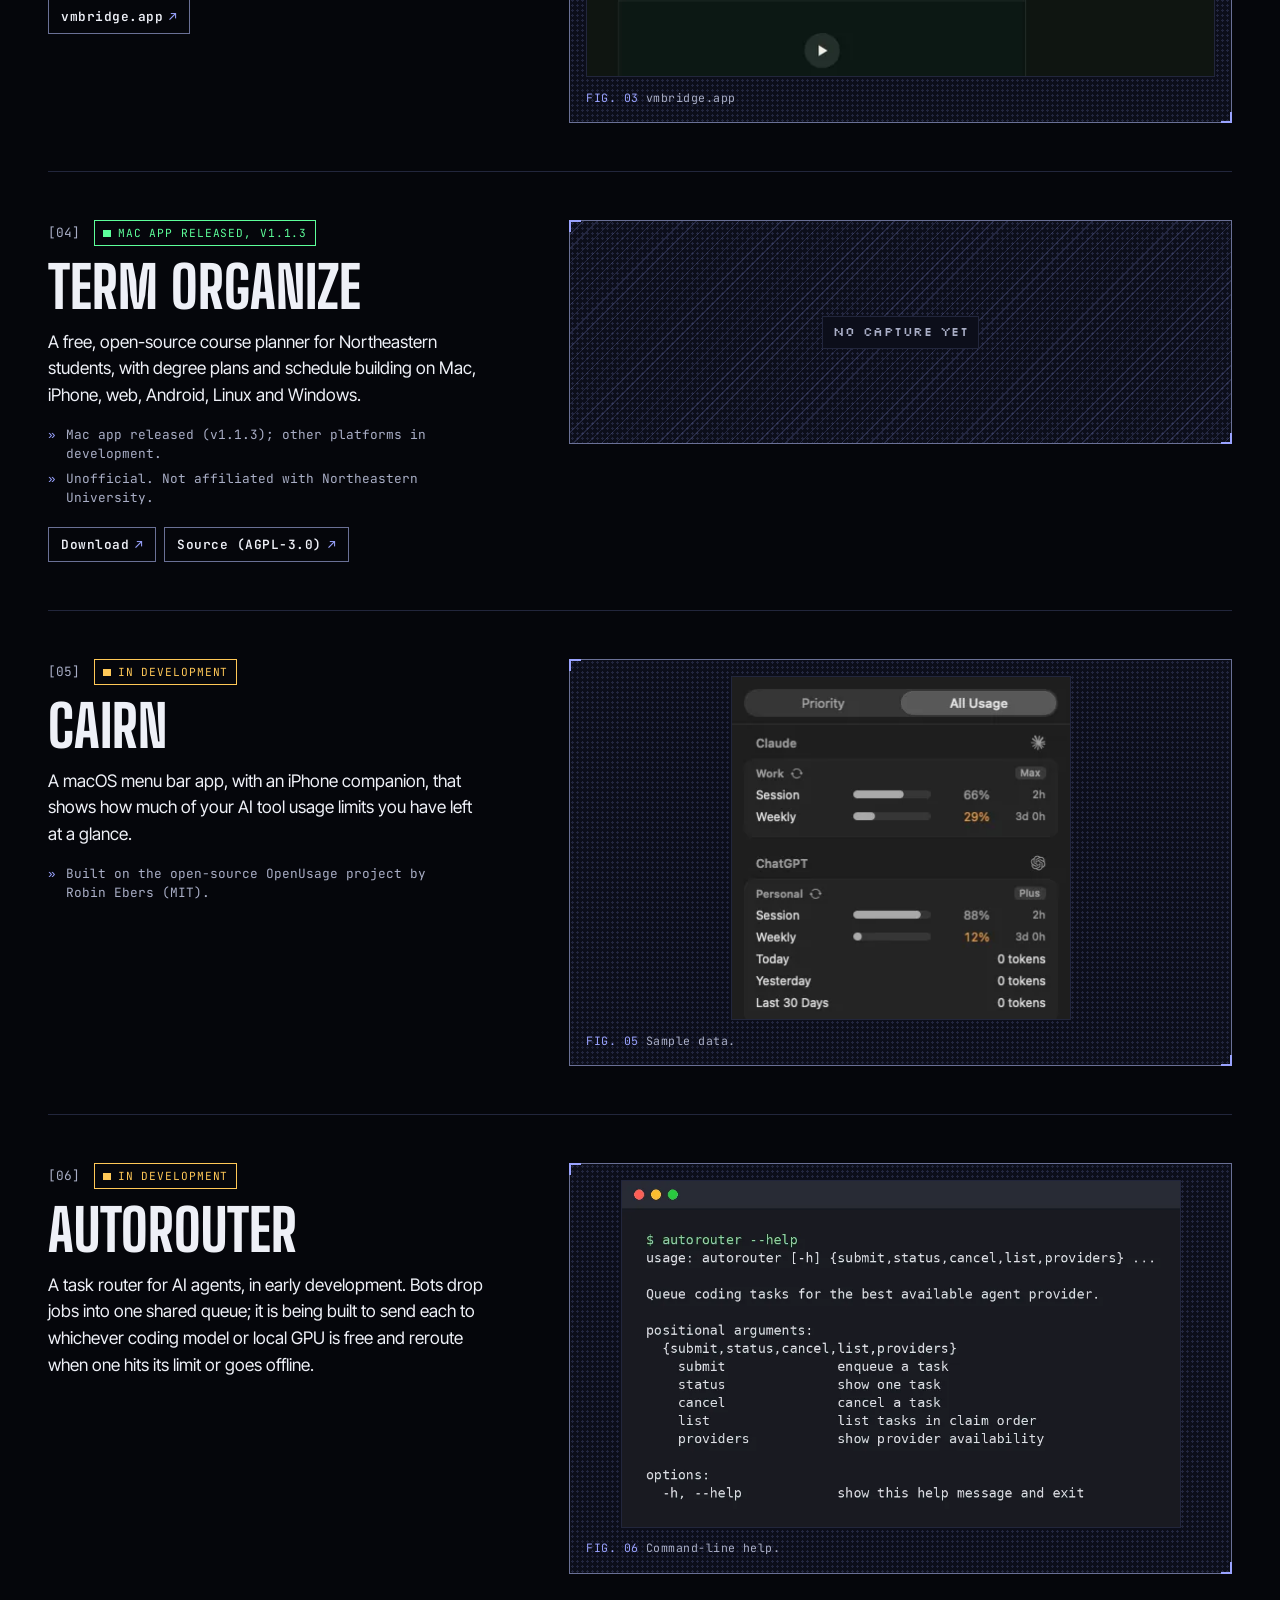
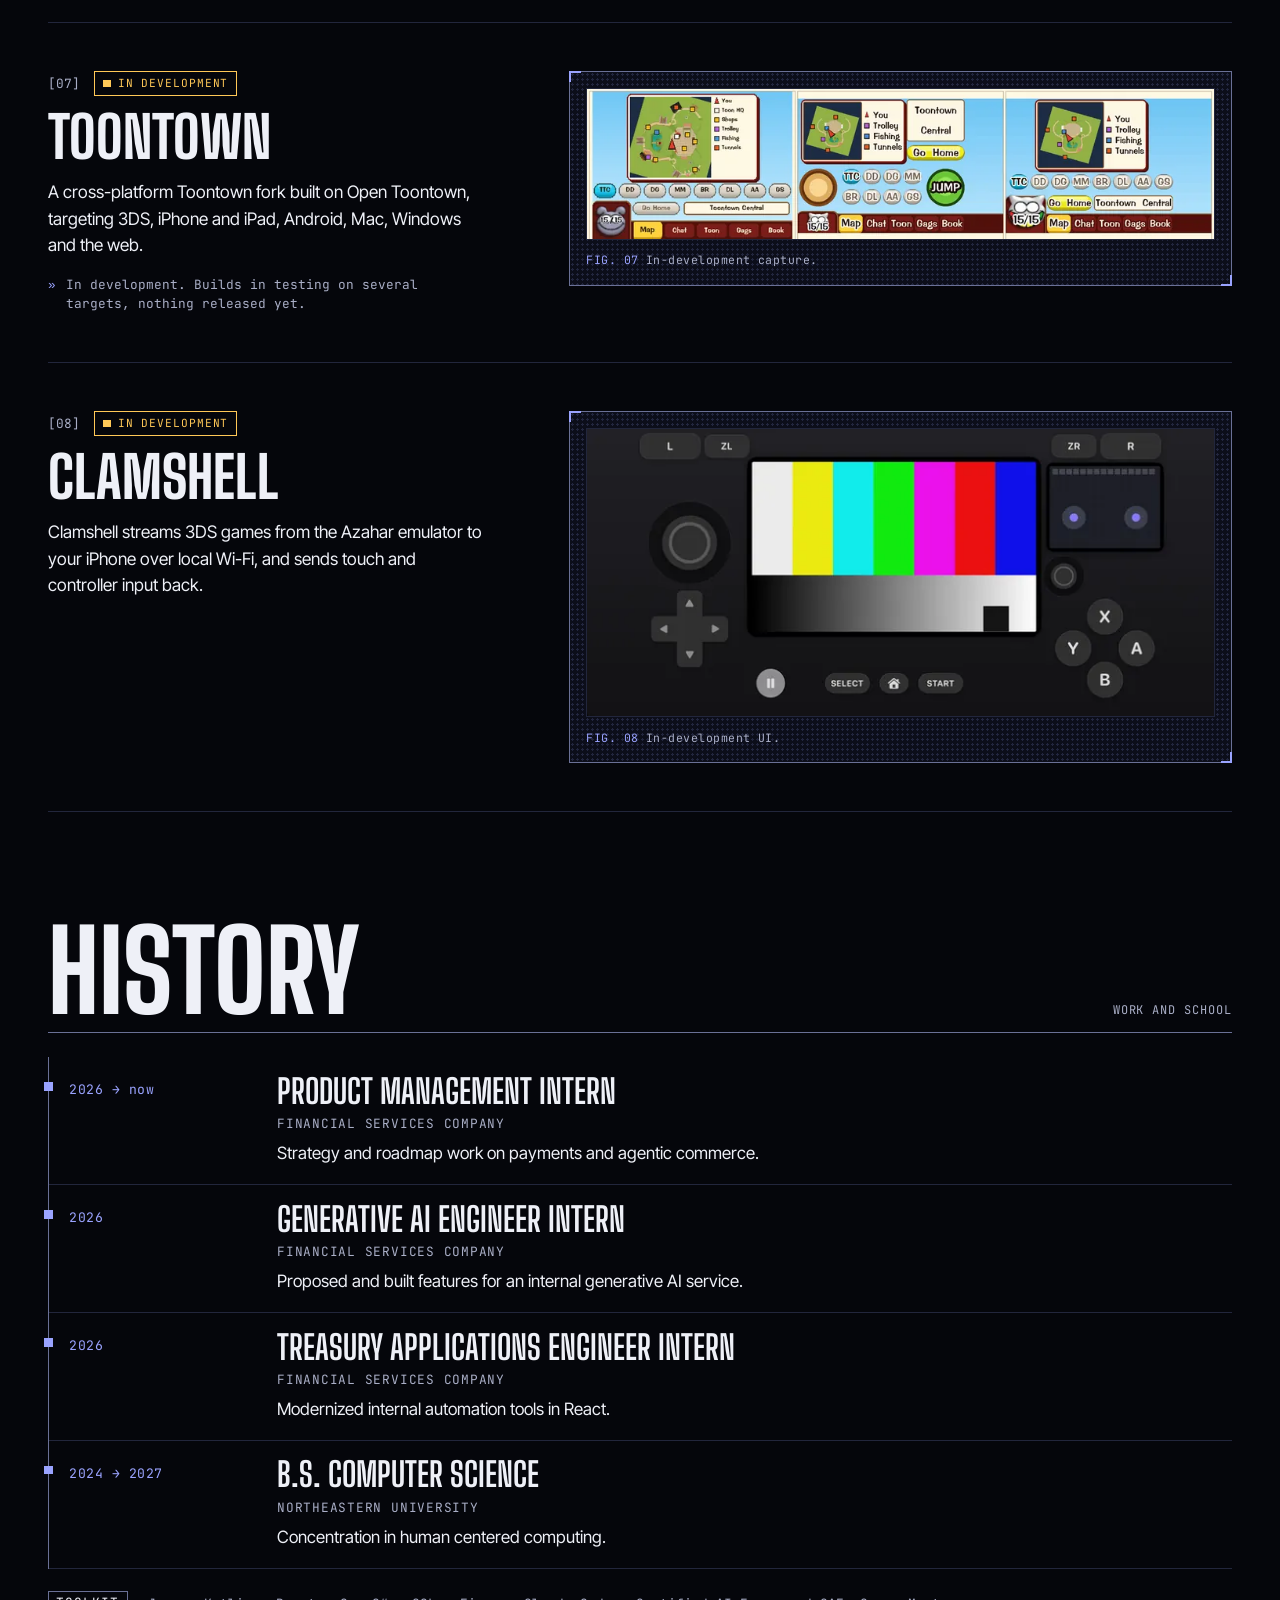
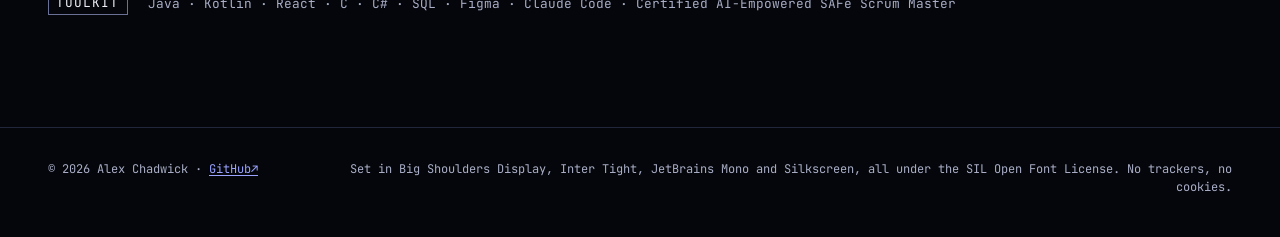
==== commit 250a4259: "Redesign the index of works: dark first, display type, screenshots and work history Dark default wit" ====
--- a/src/index.html
+++ b/src/index.html
@@ -1,71 +1,89 @@
 <!DOCTYPE html>
-<html lang="en">
+<html lang="en" data-theme="dark">
 <head>
 <meta charset="utf-8">
 <meta name="viewport" content="width=device-width, initial-scale=1">
-<title>Alex Chadwick · Index of works</title>
+<title>Alex Chadwick · Builds and ships software</title>
 <meta name="description" content="Alex Chadwick's index of works: apps, tools and experiments I build, ship and keep running.">
 <link rel="canonical" href="https://chadwicklabs.com/">
-<meta name="color-scheme" content="light dark">
-<meta name="theme-color" content="#f3eee4" media="(prefers-color-scheme: light)">
-<meta name="theme-color" content="#1b1a18" media="(prefers-color-scheme: dark)">
+<meta name="color-scheme" content="dark light">
+<meta name="theme-color" content="#05060b">
 <meta property="og:type" content="website">
 <meta property="og:url" content="https://chadwicklabs.com/">
 <meta property="og:site_name" content="chadwicklabs.com">
-<meta property="og:title" content="Alex Chadwick · Index of works">
+<meta property="og:title" content="Alex Chadwick · Builds and ships software">
 <meta property="og:description" content="Things I build, ship and keep running.">
 <meta property="og:image" content="https://chadwicklabs.com/og.png">
 <meta property="og:image:width" content="1200">
 <meta property="og:image:height" content="630">
-<meta property="og:image:alt" content="Alex Chadwick, index of works. Things I build, ship and keep running.">
+<meta property="og:image:alt" content="Alex Chadwick in tall block capitals on a black and electric blue card. Things I build, ship and keep running.">
 <meta name="twitter:card" content="summary_large_image">
-<meta name="twitter:title" content="Alex Chadwick · Index of works">
+<meta name="twitter:title" content="Alex Chadwick · Builds and ships software">
 <meta name="twitter:description" content="Things I build, ship and keep running.">
 <meta name="twitter:image" content="https://chadwicklabs.com/og.png">
-<meta name="twitter:image:alt" content="Alex Chadwick, index of works. Things I build, ship and keep running.">
+<meta name="twitter:image:alt" content="Alex Chadwick in tall block capitals on a black and electric blue card. Things I build, ship and keep running.">
 <link rel="icon" href="favicon.svg" type="image/svg+xml">
 <link rel="icon" href="favicon-32.png" type="image/png" sizes="32x32">
 <link rel="apple-touch-icon" href="apple-touch-icon.png">
-<link rel="preload" href="fonts/fraunces-var.woff2" as="font" type="font/woff2" crossorigin>
+<link rel="preload" href="fonts/big-shoulders-display-var.woff2" as="font" type="font/woff2" crossorigin>
 <link rel="stylesheet" href="styles.css">
 <script src="theme.js"></script>
 </head>
 <body>
 <a class="skip" href="#works">Skip to the works</a>
 
-<header class="masthead">
-  <div class="wrap masthead__row">
-    <a class="wordmark" href="./" aria-label="chadwicklabs.com home">chadwick<span>labs</span></a>
-    <p class="masthead__meta mono">Index of works</p>
+<header class="bar">
+  <div class="wrap bar__row">
+    <a class="mark px" href="./" aria-label="chadwicklabs.com home">chadwick<span>/</span>labs</a>
+    <nav class="bar__nav mono" aria-label="Sections">
+      <a href="#works">Works</a>
+      <a href="#history">History</a>
+    </nav>
     <button class="theme-toggle mono" type="button" hidden aria-label="Dark theme">
-      <span class="theme-toggle__dot" aria-hidden="true"></span><span class="theme-toggle__label">Dark theme</span>
+      <span class="theme-toggle__box" aria-hidden="true"></span><span class="theme-toggle__label">Dark theme</span>
     </button>
   </div>
 </header>
 
 <main>
   <section class="hero wrap" aria-labelledby="hero-title">
-    <div class="hero__main">
-    <h1 id="hero-title" class="hero__name reveal" style="--i:0">Alex <em>Chadwick</em></h1>
-    <p class="hero__line reveal" style="--i:1">Things I build, ship and keep running.</p>
-    <ul class="hero__legend mono reveal" style="--i:2" role="list" aria-label="Status key">
-      <li><span class="tag tag--live">Live</span></li>
-      <li><span class="tag tag--dev">In development</span></li>
-    </ul>
+    <p class="kicker px reveal" style="--i:0">Index of works<span class="cursor" aria-hidden="true"></span></p>
+    <h1 id="hero-title" class="hero__name reveal" style="--i:1"><span>Alex</span> <span>Chadwick</span></h1>
+    <div class="hero__foot">
+      <p class="hero__line reveal" style="--i:2">I design, build and ship software, then keep it running. Four projects are out in the world. Four more are on the bench.</p>
+      <div class="hero__cta reveal" style="--i:3">
+        <a class="btn btn--fill mono" href="#works">See the work<span aria-hidden="true"> ↓</span></a>
+        <a class="btn mono" href="#history">History<span aria-hidden="true"> ↓</span></a>
+      </div>
     </div>
-    <nav class="contents reveal" style="--i:3" aria-label="Contents">
-      <p class="contents__title mono">Contents</p>
-      <ol class="contents__list" role="list">
-        <li><a href="#w01"><span class="mono">01</span> Petition Checker</a></li>
-        <li><a href="#w02"><span class="mono">02</span> Talaria</a></li>
-        <li><a href="#w03"><span class="mono">03</span> VMBridge</a></li>
-        <li><a href="#w04"><span class="mono">04</span> Term Organize</a></li>
-        <li><a href="#w05"><span class="mono">05</span> Cairn</a></li>
-        <li><a href="#w06"><span class="mono">06</span> Autorouter</a></li>
-        <li data-pending="toontown"><a href="#w07"><span class="mono">07</span> Toontown</a></li>
-        <li><a href="#w08"><span class="mono">08</span> Clamshell</a></li>
-      </ol>
-    </nav>
+    <dl class="readout mono reveal" style="--i:4">
+      <div><dt>Shipped</dt><dd>04</dd></div>
+      <div><dt>In development</dt><dd>04</dd></div>
+      <div><dt>Northeastern</dt><dd>CS ’27</dd></div>
+    </dl>
+  </section>
+
+  <section class="slab" aria-labelledby="slab-title">
+    <pre class="slab__field" aria-hidden="true">::++++++++++++++++:::::::::.........                      .................:::::.....................................:::::::::::::::::::::::...........................:::::::::::::::::::::::::::.........
++++++++++++++++++++++:::::::.........               ..............::::::::::::::::...............................:::::::::::::::::::::::::::::..............::::::::::::::::++++++++++++:::::::::........
++************++++++++:::::::..............................::::::::::::::::::::::::............................:::::::::::::::::::::::::::::::::::::::::::::::::::+++++++++++++++++++++++++::::::.......
+**************++++++++:::::::.....................:::::::::::::::::::::::::::::::..........................:::::::::::::::::::::::::::::::::::::::::::::::++++++++++***************+++++++:::::......
+**************+++++++:::::::::...........:::::::::::::++++++++++++++++::::::::::::......................:::::::::::::::::::::::::::::::::::::::::::::++++++++***********************+++++:::::......
+**************+++++++::::::::::::::::::::::::+++++++++++++++++++++++++++::::::::::::...............:::::::::::::::::::::::::::........:::::::::::+++++++*******##############*******++++:::::.......           ...
+************++++++++::::::::::::::::::+++++++++++**************++++++++++:::::::::::::::::::::::::::::::::::::::::::::.................::::::::+++++******###################******++++::::::....................:
+**********+++++++++:::::::::::::++++++++++***********************++++++++++++::::::::::::::::::::::::::::::::::::.....................::::::+++++*****########%%%%%%%#######*****+++++::::::.............:::::::++
+*******++++++++++:::::::::+++++++++++************#####**************+++++++++++++++++++++++++++++++::::::::::::......................:::::+++++****#######%%%%%%%%%%######*****+++++::::::::::::::::::::++++++****
+***+++++++++++::::::::++++++++++**********###############*********************+++++++++++++++++++++++::::::::...........  ..........::::++++*****######%%%%%%%%%%%######*****+++++:::::::::::::::++++++*****######
++++++++++++:::::::+++++++++++*********#####################************************************+++++++::::::........      ........::::++++****######%%%%%%%%%%######*****+++++++:::::::::::++++++*****####%%%%%%%%
+++++++++::::::++++++++++++**********#######################################################******+++++:::::.......      .......::::++++*****#######%%%%%%#######*****++++++::::::::::::+++++****####%%%%%@@@@@@@@@
++++++::::++++++++++++++***************##############################%%%%%%%%%%%%%%%%%%%%#####****++++:::::..................::::+++++****#########%#########*****+++++::::::::::::::++++****###%%%%@@@@@@@@@@@@@@@
++++++++++++++++++++***********************************#########%%%%%%%@@@@@@@@@@@@@@%%%%%%####***++++::::...............:::::++++****###################****+++++:::::::::::::::::++++***###%%%@@@@@@@@@@@@@@@@@@@
++++++++++++++*****************************************######%%%%%@@@@@@@@@@@@@@@@@@@@@%%%%####***++++:::::.........:::::+++++****######%%%%%%%######****++++:::::...........::::+++***##%%%@@@@@@@@@@@@@@@@@@@@@@@
++++++*************************++++++++++++++++++******####%%%%@@@@@@@@@@@@@@@@@@@@@@@@@%%%###***++++:::::::::::::::+++++****#####%%%%%%%%%%%#####****+++::::...............:::+++**###%%@@@@@@@@@@@@@@@@@@@@@@@@@@</pre>
+    <div class="wrap slab__inner">
+      <h2 id="slab-title" class="slab__title">Built. Shipped. Kept running.</h2>
+      <p class="slab__note mono">The App Store, the Mac, the web and the command line.</p>
+    </div>
   </section>
 
   <section id="works" class="works wrap" aria-labelledby="works-title" tabindex="-1">
@@ -75,13 +93,13 @@
     </div>
 
     <ol class="index" role="list">
-      <li class="entry reveal" style="--i:4">
+      <li class="entry reveal" style="--i:5">
         <article aria-labelledby="w01">
-          <p class="entry__no mono" aria-hidden="true">01</p>
-          <div class="entry__body">
-            <header class="entry__head">
+          <div class="entry__body">
+            <header class="entry__head">
+              <p class="entry__no mono" aria-hidden="true">[01]</p>
+              <p class="tag tag--live mono"><span class="sr">Status: </span>Live prototype</p>
               <h3 id="w01" class="entry__name">Petition Checker</h3>
-              <p class="tag tag--live"><span class="sr">Status: </span>Live prototype</p>
             </header>
             <p class="entry__pitch">Helps people in Indiana fill out and check a protection order petition (form <span class="nowrap">PO-0100</span>) before they file it, right in the browser.</p>
             <ul class="entry__meta mono" role="list">
@@ -92,16 +110,23 @@
               <li><a href="https://po-checker.chadwicklabs.com">po-checker.chadwicklabs.com<span class="arrow" aria-hidden="true">↗</span></a></li>
             </ul>
           </div>
-        </article>
-      </li>
-
-      <li class="entry reveal" style="--i:5">
+          <figure class="shot shot--wide">
+            <picture>
+              <source type="image/webp" srcset="img/petition-checker-640.webp 640w, img/petition-checker-1200.webp 1200w" sizes="(min-width: 60rem) 38rem, 92vw">
+              <img src="img/petition-checker.png" width="640" height="400" loading="lazy" decoding="async" alt="Petition Checker's start page: the heading Check your petition before you file it, with two ways to begin, upload a filled PO-0100 or answer the questions step by step.">
+            </picture>
+            <figcaption class="mono"><span aria-hidden="true">Fig. 01 </span>The live site, nothing filled in.</figcaption>
+          </figure>
+        </article>
+      </li>
+
+      <li class="entry reveal" style="--i:6">
         <article aria-labelledby="w02">
-          <p class="entry__no mono" aria-hidden="true">02</p>
-          <div class="entry__body">
-            <header class="entry__head">
+          <div class="entry__body">
+            <header class="entry__head">
+              <p class="entry__no mono" aria-hidden="true">[02]</p>
+              <p class="tag tag--live mono"><span class="sr">Status: </span>On the App Store</p>
               <h3 id="w02" class="entry__name">Talaria</h3>
-              <p class="tag tag--live"><span class="sr">Status: </span>On the App Store</p>
             </header>
             <p class="entry__pitch">A native iPhone, iPad and Apple Watch client for the open-source Hermes Agent.</p>
             <ul class="entry__meta mono" role="list">
@@ -114,16 +139,23 @@
               <li><a href="https://x.com/TalariaAgent">X<span class="sr"> (Talaria on X)</span><span class="arrow" aria-hidden="true">↗</span></a></li>
             </ul>
           </div>
-        </article>
-      </li>
-
-      <li class="entry reveal" style="--i:6">
+          <figure class="shot shot--tall">
+            <picture>
+              <source type="image/webp" srcset="img/talaria-220.webp 220w, img/talaria-440.webp 440w" sizes="200px">
+              <img src="img/talaria.png" width="220" height="478" loading="lazy" decoding="async" alt="Talaria on iPhone, showing a conversation with Hermes Agent.">
+            </picture>
+            <figcaption class="mono"><span aria-hidden="true">Fig. 02 </span>From the App Store listing.</figcaption>
+          </figure>
+        </article>
+      </li>
+
+      <li class="entry reveal" style="--i:7">
         <article aria-labelledby="w03">
-          <p class="entry__no mono" aria-hidden="true">03</p>
-          <div class="entry__body">
-            <header class="entry__head">
+          <div class="entry__body">
+            <header class="entry__head">
+              <p class="entry__no mono" aria-hidden="true">[03]</p>
+              <p class="tag tag--live mono"><span class="sr">Status: </span>Shipped, v1.0.2 for macOS</p>
               <h3 id="w03" class="entry__name">VMBridge <span class="entry__sub">for Parallels Desktop</span></h3>
-              <p class="tag tag--live"><span class="sr">Status: </span>Shipped, v1.0.2 for macOS</p>
             </header>
             <p class="entry__pitch">Lets Claude Code, Codex, or Cursor drive a Parallels Desktop VM (screen, keyboard, mouse, commands, files) while your Mac desktop stays out of it.</p>
             <ul class="entry__meta mono" role="list">
@@ -134,16 +166,23 @@
               <li><a href="https://vmbridge.app">vmbridge.app<span class="arrow" aria-hidden="true">↗</span></a></li>
             </ul>
           </div>
-        </article>
-      </li>
-
-      <li class="entry reveal" style="--i:7">
+          <figure class="shot shot--wide">
+            <picture>
+              <source type="image/webp" srcset="img/vmbridge-640.webp 640w, img/vmbridge-1200.webp 1200w" sizes="(min-width: 60rem) 38rem, 92vw">
+              <img src="img/vmbridge.png" width="640" height="400" loading="lazy" decoding="async" alt="The vmbridge.app home page in dark mode, headed Let your AI agent drive Parallels Desktop VMs, with Download DMG and Buy buttons.">
+            </picture>
+            <figcaption class="mono"><span aria-hidden="true">Fig. 03 </span>vmbridge.app</figcaption>
+          </figure>
+        </article>
+      </li>
+
+      <li class="entry reveal" style="--i:8">
         <article aria-labelledby="w04">
-          <p class="entry__no mono" aria-hidden="true">04</p>
-          <div class="entry__body">
-            <header class="entry__head">
+          <div class="entry__body">
+            <header class="entry__head">
+              <p class="entry__no mono" aria-hidden="true">[04]</p>
+              <p class="tag tag--live mono"><span class="sr">Status: </span>Mac app released, v1.1.3</p>
               <h3 id="w04" class="entry__name">Term Organize</h3>
-              <p class="tag tag--live"><span class="sr">Status: </span>Mac app released, v1.1.3</p>
             </header>
             <p class="entry__pitch">A free, open-source course planner for Northeastern students, with degree plans and schedule building on Mac, iPhone, web, Android, Linux and Windows.</p>
             <ul class="entry__meta mono" role="list">
@@ -155,74 +194,146 @@
               <li><a href="https://github.com/AlexmChadwick/Northeastern-Term-Organize">Source (AGPL-3.0)<span class="arrow" aria-hidden="true">↗</span></a></li>
             </ul>
           </div>
-        </article>
-      </li>
-
-      <li class="entry reveal" style="--i:8">
+          <div class="shot shot--empty" aria-hidden="true"><span class="px">No capture yet</span></div>
+        </article>
+      </li>
+
+      <li class="entry reveal" style="--i:9">
         <article aria-labelledby="w05">
-          <p class="entry__no mono" aria-hidden="true">05</p>
-          <div class="entry__body">
-            <header class="entry__head">
+          <div class="entry__body">
+            <header class="entry__head">
+              <p class="entry__no mono" aria-hidden="true">[05]</p>
+              <p class="tag tag--dev mono"><span class="sr">Status: </span>In development</p>
               <h3 id="w05" class="entry__name">Cairn</h3>
-              <p class="tag tag--dev"><span class="sr">Status: </span>In development</p>
             </header>
             <p class="entry__pitch">A macOS menu bar app, with an iPhone companion, that shows how much of your AI tool usage limits you have left at a glance.</p>
             <ul class="entry__meta mono" role="list">
               <li>Built on the open-source OpenUsage project by Robin Ebers (MIT).</li>
             </ul>
           </div>
-        </article>
-      </li>
-
-      <li class="entry reveal" style="--i:9">
+          <figure class="shot shot--native">
+            <picture>
+              <source type="image/webp" srcset="img/cairn-340.webp">
+              <img src="img/cairn.png" width="340" height="344" loading="lazy" decoding="async" alt="Cairn's menu bar popover showing Claude and ChatGPT session and weekly usage bars, with sample data.">
+            </picture>
+            <figcaption class="mono"><span aria-hidden="true">Fig. 05 </span>Sample data.</figcaption>
+          </figure>
+        </article>
+      </li>
+
+      <li class="entry reveal" style="--i:10">
         <article aria-labelledby="w06">
-          <p class="entry__no mono" aria-hidden="true">06</p>
-          <div class="entry__body">
-            <header class="entry__head">
+          <div class="entry__body">
+            <header class="entry__head">
+              <p class="entry__no mono" aria-hidden="true">[06]</p>
+              <p class="tag tag--dev mono"><span class="sr">Status: </span>In development</p>
               <h3 id="w06" class="entry__name">Autorouter</h3>
-              <p class="tag tag--dev"><span class="sr">Status: </span>In development</p>
             </header>
             <p class="entry__pitch">A task router for AI agents, in early development. Bots drop jobs into one shared queue; it is being built to send each to whichever coding model or local GPU is free and reroute when one hits its limit or goes offline.</p>
           </div>
-        </article>
-      </li>
-
-      <li class="entry reveal" style="--i:10" data-pending="toontown">
+          <figure class="shot shot--wide">
+            <picture>
+              <source type="image/webp" srcset="img/autorouter-560.webp 560w, img/autorouter-928.webp 928w" sizes="(min-width: 60rem) 38rem, 92vw">
+              <img src="img/autorouter.png" width="560" height="346" loading="lazy" decoding="async" alt="Autorouter command-line help showing submit, status, cancel, list and providers commands">
+            </picture>
+            <figcaption class="mono"><span aria-hidden="true">Fig. 06 </span>Command-line help.</figcaption>
+          </figure>
+        </article>
+      </li>
+
+      <li class="entry reveal" style="--i:11" data-pending="toontown">
         <article aria-labelledby="w07">
-          <p class="entry__no mono" aria-hidden="true">07</p>
-          <div class="entry__body">
-            <header class="entry__head">
+          <div class="entry__body">
+            <header class="entry__head">
+              <p class="entry__no mono" aria-hidden="true">[07]</p>
+              <p class="tag tag--dev mono"><span class="sr">Status: </span>In development</p>
               <h3 id="w07" class="entry__name">Toontown</h3>
-              <p class="tag tag--dev"><span class="sr">Status: </span>In development</p>
             </header>
             <p class="entry__pitch">A cross-platform Toontown fork built on Open Toontown, targeting 3DS, iPhone and iPad, Android, Mac, Windows and the web.</p>
             <ul class="entry__meta mono" role="list">
               <li>In development. Builds in testing on several targets, nothing released yet.</li>
             </ul>
           </div>
-        </article>
-      </li>
-
-      <li class="entry reveal" style="--i:11">
+          <figure class="shot shot--wide">
+            <picture>
+              <source type="image/webp" srcset="img/toontown-800.webp 800w, img/toontown-1600.webp 1600w" sizes="(min-width: 60rem) 38rem, 92vw">
+              <img src="img/toontown.png" width="800" height="192" loading="lazy" decoding="async" alt="Toontown street screen with mini-map, playground chips and tab bar, shown on 3DS and iPhone side by side.">
+            </picture>
+            <figcaption class="mono"><span aria-hidden="true">Fig. 07 </span>In-development capture.</figcaption>
+          </figure>
+        </article>
+      </li>
+
+      <li class="entry reveal" style="--i:12">
         <article aria-labelledby="w08">
-          <p class="entry__no mono" aria-hidden="true">08</p>
-          <div class="entry__body">
-            <header class="entry__head">
+          <div class="entry__body">
+            <header class="entry__head">
+              <p class="entry__no mono" aria-hidden="true">[08]</p>
+              <p class="tag tag--dev mono"><span class="sr">Status: </span>In development</p>
               <h3 id="w08" class="entry__name">Clamshell</h3>
-              <p class="tag tag--dev"><span class="sr">Status: </span>In development</p>
             </header>
             <p class="entry__pitch">Clamshell streams 3DS games from the Azahar emulator to your iPhone over local Wi-Fi, and sends touch and controller input back.</p>
           </div>
+          <figure class="shot shot--wide">
+            <picture>
+              <source type="image/webp" srcset="img/clamshell-640.webp 640w, img/clamshell-1200.webp 1200w" sizes="(min-width: 60rem) 38rem, 92vw">
+              <img src="img/clamshell.png" width="640" height="294" loading="lazy" decoding="async" alt="Clamshell on iPhone in landscape, with the 3DS top screen in the middle, the touch screen on the right, and on-screen controls around them.">
+            </picture>
+            <figcaption class="mono"><span aria-hidden="true">Fig. 08 </span>In-development UI.</figcaption>
+          </figure>
         </article>
       </li>
     </ol>
   </section>
+
+  <section id="history" class="history wrap" aria-labelledby="history-title" tabindex="-1">
+    <div class="section-head">
+      <h2 id="history-title" class="section-title">History</h2>
+      <p class="section-note mono">Work and school</p>
+    </div>
+    <ol class="log" role="list">
+      <li class="log__row">
+        <p class="log__when mono">2026 <span aria-hidden="true">→</span><span class="sr">to</span> now</p>
+        <div class="log__what">
+          <h3 class="log__role">Product Management Intern</h3>
+          <p class="log__org mono">Financial services company</p>
+          <p class="log__line">Strategy and roadmap work on payments and agentic commerce.</p>
+        </div>
+      </li>
+      <li class="log__row">
+        <p class="log__when mono">2026</p>
+        <div class="log__what">
+          <h3 class="log__role">Generative AI Engineer Intern</h3>
+          <p class="log__org mono">Financial services company</p>
+          <p class="log__line">Proposed and built features for an internal generative AI service.</p>
+        </div>
+      </li>
+      <li class="log__row">
+        <p class="log__when mono">2026</p>
+        <div class="log__what">
+          <h3 class="log__role">Treasury Applications Engineer Intern</h3>
+          <p class="log__org mono">Financial services company</p>
+          <p class="log__line">Modernized internal automation tools in React.</p>
+        </div>
+      </li>
+      <li class="log__row">
+        <p class="log__when mono">2024 <span aria-hidden="true">→</span><span class="sr">to</span> 2027</p>
+        <div class="log__what">
+          <h3 class="log__role">B.S. Computer Science</h3>
+          <p class="log__org mono">Northeastern University</p>
+          <p class="log__line">Concentration in human centered computing.</p>
+        </div>
+      </li>
+    </ol>
+    <p class="toolkit mono"><span class="toolkit__label">Toolkit</span> Java · Kotlin · React · C · C# · SQL · Figma · Claude Code · Certified AI-Empowered SAFe Scrum Master</p>
+  </section>
+
 </main>
 
 <footer class="colophon">
   <div class="wrap colophon__grid mono">
-    <p>© 2026 Alex Chadwick</p>
-    <p>Set in Fraunces, Inter Tight and JetBrains Mono, all under the SIL Open Font License. No trackers, no cookies.</p>
+    <p>© 2026 Alex Chadwick · <a href="https://github.com/AlexmChadwick">GitHub<span class="arrow" aria-hidden="true">↗</span></a></p>
+    <p>Set in Big Shoulders Display, Inter Tight, JetBrains Mono and Silkscreen, all under the SIL Open Font License. No trackers, no cookies.</p>
   </div>
 </footer>
 </body>
--- a/src/styles.css
+++ b/src/styles.css
@@ -1,17 +1,9 @@
-/* chadwicklabs.com: index of works */
+/* chadwicklabs.com: index of works, v2. Dark first, light on request. */
 
 @font-face {
-  font-family: "Fraunces";
-  src: url("fonts/fraunces-var.woff2") format("woff2");
-  font-weight: 300 700;
-  font-style: normal;
-  font-display: swap;
-}
-@font-face {
-  font-family: "Fraunces";
-  src: url("fonts/fraunces-italic-var.woff2") format("woff2");
-  font-weight: 300 500;
-  font-style: italic;
+  font-family: "Big Shoulders Display";
+  src: url("fonts/big-shoulders-display-var.woff2") format("woff2");
+  font-weight: 100 900;
   font-display: swap;
 }
 @font-face {
@@ -26,312 +18,287 @@
   font-weight: 400 700;
   font-display: swap;
 }
+@font-face {
+  font-family: "Silkscreen";
+  src: url("fonts/silkscreen.woff2") format("woff2");
+  font-weight: 400;
+  font-display: swap;
+}
 
 :root {
-  --paper: #f3eee4;
-  --paper-2: #ebe4d6;
-  --ink: #1a1814;
-  --ink-2: #4f4a42;
-  --rule: #cfc5b3;
-  --rule-soft: rgba(26, 24, 20, 0.07);
-  --accent: #a5350b;       /* text-safe vermilion on paper */
-  --accent-fill: #e2501c;  /* decorative fills only */
-  --live: #1f6b3a;
-  --focus: #a5350b;
-
-  --serif: "Fraunces", "Iowan Old Style", Georgia, serif;
+  --bg: #05060b;
+  --bg-2: #0c0e1a;
+  --fg: #eef0f7;
+  --fg-2: #a9aec6;
+  --line: #22263c;
+  --line-strong: #6a7096;
+  --blue: #1b26f2;        /* fills; white text on it is 7.7:1 */
+  --blue-ink: #ffffff;
+  --link: #9aa3ff;        /* text-safe blue on --bg */
+  --live: #5dff9a;
+  --dev: #ffc857;
+  --dot: rgba(154, 163, 255, 0.16);
+  --focus: #9aa3ff;
+
+  --display: "Big Shoulders Display", "Arial Narrow", Impact, sans-serif;
   --sans: "Inter Tight", system-ui, -apple-system, "Segoe UI", sans-serif;
   --mono: "JetBrains Mono", ui-monospace, "SF Mono", Menlo, monospace;
-
-  --wrap: 72rem;
-  --gutter: clamp(1.1rem, 4vw, 3rem);
+  --px: "Silkscreen", "JetBrains Mono", ui-monospace, monospace;
+
+  --wrap: 80rem;
+  --gutter: clamp(1rem, 4vw, 3rem);
   --ease: cubic-bezier(0.2, 0.7, 0.1, 1);
+  color-scheme: dark;
+}
+:root[data-theme="light"] {
+  --bg: #f2f2ee;
+  --bg-2: #e6e6df;
+  --fg: #0a0b18;
+  --fg-2: #444860;
+  --line: #c9cad6;
+  --line-strong: #6b6f88;
+  --blue: #1414e0;
+  --blue-ink: #ffffff;
+  --link: #1212c8;
+  --live: #07743a;
+  --dev: #8a5600;
+  --dot: rgba(20, 20, 224, 0.13);
+  --focus: #1212c8;
   color-scheme: light;
 }
 
-@media (prefers-color-scheme: dark) {
-  :root:not([data-theme="light"]) {
-    --paper: #1b1a18;
-    --paper-2: #24221f;
-    --ink: #efe8dc;
-    --ink-2: #b2a99a;
-    --rule: #3d3a35;
-    --rule-soft: rgba(239, 232, 220, 0.06);
-    --accent: #ff7a45;
-    --accent-fill: #ff6a2c;
-    --live: #6fcf8f;
-    --focus: #ff7a45;
-    color-scheme: dark;
-  }
-}
-:root[data-theme="dark"] {
-  --paper: #1b1a18;
-  --paper-2: #24221f;
-  --ink: #efe8dc;
-  --ink-2: #b2a99a;
-  --rule: #3d3a35;
-  --rule-soft: rgba(239, 232, 220, 0.06);
-  --accent: #ff7a45;
-  --accent-fill: #ff6a2c;
-  --live: #6fcf8f;
-  --focus: #ff7a45;
-  color-scheme: dark;
-}
-
 *, *::before, *::after { box-sizing: border-box; }
-html { -webkit-text-size-adjust: 100%; text-size-adjust: 100%; }
+html { -webkit-text-size-adjust: 100%; scroll-behavior: smooth; }
 body {
   margin: 0;
-  background-color: var(--paper);
-  /* faint notebook rule */
-  background-image: repeating-linear-gradient(to bottom, transparent 0, transparent calc(2rem - 1px), var(--rule-soft) calc(2rem - 1px), var(--rule-soft) 2rem);
-  color: var(--ink);
-  font-family: var(--sans);
-  font-size: clamp(1rem, 0.95rem + 0.2vw, 1.0625rem);
-  line-height: 1.55;
-  font-feature-settings: "kern", "calt";
-  -webkit-font-smoothing: antialiased;
+  background: var(--bg);
+  color: var(--fg);
+  font: 400 1.0625rem/1.55 var(--sans);
+  overflow-x: hidden;
   text-rendering: optimizeLegibility;
-  overflow-x: hidden;
-}
-h1, h2, h3, p, ul, ol, dl, dd { margin: 0; padding: 0; }
-ul[role="list"], ol[role="list"] { list-style: none; }
-a { color: inherit; }
-::selection { background: var(--accent); color: var(--paper); }
-
-.wrap { width: min(100% - 2 * var(--gutter), var(--wrap)); margin-inline: auto; }
-.mono { font-family: var(--mono); font-size: 0.78rem; letter-spacing: 0.01em; }
+}
+body::before {
+  /* faint dot grid, the page's paper texture */
+  content: "";
+  position: fixed; inset: 0; z-index: -1; pointer-events: none;
+  background-image: radial-gradient(var(--dot) 1px, transparent 1.2px);
+  background-size: 6px 6px;
+  mask-image: linear-gradient(to bottom, #000 0, transparent 70vh);
+  -webkit-mask-image: linear-gradient(to bottom, #000 0, transparent 70vh);
+}
+img { display: block; max-width: 100%; height: auto; }
+a { color: var(--link); text-underline-offset: 0.2em; text-decoration-thickness: 1px; }
+a:hover { text-decoration-thickness: 2px; }
+:focus-visible { outline: 2px solid var(--focus); outline-offset: 3px; }
+::selection { background: var(--link); color: var(--bg); }
+h1, h2, h3, p, ol, ul, dl, dd, figure { margin: 0; padding: 0; }
+ol, ul { list-style: none; }
+
+.wrap { width: 100%; max-width: var(--wrap); margin: 0 auto; padding: 0 var(--gutter); }
+.mono { font-family: var(--mono); }
+.px { font-family: var(--px); font-weight: 400; text-transform: uppercase; letter-spacing: 0.04em; }
 .sr {
   position: absolute; width: 1px; height: 1px; padding: 0; margin: -1px;
   overflow: hidden; clip: rect(0 0 0 0); white-space: nowrap; border: 0;
 }
 .nowrap { white-space: nowrap; }
 
-:focus-visible {
-  outline: 2px solid var(--focus);
-  outline-offset: 3px;
-  border-radius: 2px;
-}
-#works:focus { outline: none; }
-
 .skip {
-  position: absolute; left: var(--gutter); top: 0.75rem; z-index: 10;
-  padding: 0.6rem 0.9rem;
-  background: var(--ink); color: var(--paper);
-  font-family: var(--mono); font-size: 0.85rem; text-decoration: none;
+  position: absolute; left: 1rem; top: 0.75rem; z-index: 10;
+  background: var(--blue); color: var(--blue-ink); padding: 0.6rem 0.9rem;
+  font: 600 0.9rem var(--mono); text-decoration: none;
   transform: translateY(-200%);
 }
 .skip:focus { transform: none; }
 
-/* masthead */
-.masthead { border-bottom: 1px solid var(--ink); background: var(--paper); position: relative; z-index: 2; }
-.masthead__row {
-  display: flex; align-items: center; gap: 1rem;
-  min-height: 3.5rem; padding-block: 0.6rem;
-}
-.wordmark {
-  font-family: var(--serif); font-weight: 600; font-size: 1.15rem;
-  text-decoration: none; letter-spacing: -0.01em;
-  font-variation-settings: "opsz" 24;
-}
-.wordmark span { font-style: italic; font-weight: 400; color: var(--accent); }
-.masthead__meta { margin-left: auto; color: var(--ink-2); text-transform: uppercase; letter-spacing: 0.08em; }
+/* top bar */
+.bar { border-bottom: 1px solid var(--line); position: sticky; top: 0; z-index: 5; background: color-mix(in srgb, var(--bg) 88%, transparent); backdrop-filter: blur(8px); -webkit-backdrop-filter: blur(8px); }
+.bar__row { display: flex; align-items: center; gap: 1rem 1.5rem; min-height: 3.5rem; flex-wrap: wrap; padding-top: 0.4rem; padding-bottom: 0.4rem; }
+.mark { color: var(--fg); text-decoration: none; font-size: 0.95rem; }
+.mark span { color: var(--link); }
+.bar__nav { display: flex; gap: 1.25rem; margin-left: auto; font-size: 0.8rem; text-transform: uppercase; letter-spacing: 0.08em; }
+.bar__nav a { color: var(--fg-2); text-decoration: none; padding: 0.35rem 0; }
+.bar__nav a:hover { color: var(--fg); }
+
 .theme-toggle {
   display: inline-flex; align-items: center; gap: 0.5rem;
-  padding: 0.4rem 0.7rem; min-height: 2.25rem;
-  background: transparent; color: var(--ink);
-  border: 1px solid var(--ink-2); border-radius: 999px;
-  cursor: pointer; text-transform: uppercase; letter-spacing: 0.08em;
-  transition: border-color 0.2s, background-color 0.2s;
+  background: transparent; color: var(--fg-2);
+  border: 1px solid var(--line-strong); border-radius: 0;
+  font-size: 0.72rem; letter-spacing: 0.08em; text-transform: uppercase;
+  padding: 0.4rem 0.65rem; cursor: pointer;
 }
 .theme-toggle[hidden] { display: none; }
-.theme-toggle:hover { border-color: var(--ink); }
-.theme-toggle__dot {
-  width: 0.8rem; height: 0.8rem; border-radius: 50%;
-  border: 1.5px solid var(--ink);
-  background: linear-gradient(90deg, var(--ink) 50%, transparent 50%);
-}
+.theme-toggle:hover { color: var(--fg); }
+.theme-toggle__box { width: 0.8rem; height: 0.8rem; border: 1px solid currentColor; }
+@media (max-width: 30rem) {
+  .theme-toggle { padding: 0.55rem; }
+  .theme-toggle__label { position: absolute; width: 1px; height: 1px; overflow: hidden; clip: rect(0 0 0 0); white-space: nowrap; }
+  .bar__row { gap: 0.6rem 0.75rem; }
+  .bar__nav { gap: 0.7rem; font-size: 0.7rem; letter-spacing: 0.04em; }
+  .mark { font-size: 0.8rem; }
+}
+.theme-toggle[aria-pressed="true"] .theme-toggle__box { background: currentColor; }
 
 /* hero */
-.hero { padding-block: clamp(3rem, 9vw, 7.5rem) clamp(2.5rem, 6vw, 4.5rem); }
+.hero { padding-top: clamp(2.5rem, 7vw, 5.5rem); padding-bottom: clamp(2.5rem, 6vw, 4.5rem); }
+.kicker { font-size: 0.8rem; color: var(--link); display: flex; align-items: center; gap: 0.5rem; }
+.kicker::before { content: ""; width: 0.6rem; height: 0.6rem; background: currentColor; }
+.cursor { display: inline-block; width: 0.55em; height: 1.05em; background: currentColor; margin-left: 0.15rem; animation: blink 1.1s steps(1) infinite; }
+@keyframes blink { 50% { opacity: 0; } }
+
 .hero__name {
-  font-family: var(--serif);
-  font-weight: 340;
-  font-size: clamp(3.2rem, 1rem + 11vw, 10.5rem);
-  line-height: 0.88;
-  letter-spacing: -0.035em;
-  font-variation-settings: "opsz" 144;
-  margin-left: -0.04em;
-}
-.hero__name em {
-  display: block;
-  font-style: italic; font-weight: 300;
-  padding-left: clamp(1.5rem, 9vw, 9rem);
-  color: var(--ink);
-}
-.hero__name em::after {
-  content: ".";
-  color: var(--accent-fill);
-  font-style: normal;
-}
-.hero__line {
-  margin-top: clamp(1.5rem, 3vw, 2.5rem);
-  max-width: 28ch;
-  font-family: var(--serif);
-  font-size: clamp(1.25rem, 1rem + 1.2vw, 1.85rem);
-  line-height: 1.25;
-  font-variation-settings: "opsz" 36;
-  color: var(--ink-2);
-}
-.hero__legend {
-  display: flex; flex-wrap: wrap; gap: 0.75rem 1.75rem;
-  margin-top: clamp(2rem, 4vw, 3rem);
-  color: var(--ink-2);
-}
-.hero__legend li { display: flex; align-items: center; gap: 0.6rem; }
-
-.hero { display: grid; grid-template-columns: 1fr; gap: 2.5rem; align-items: end; }
-.contents { display: none; }
-@media (min-width: 64rem) {
-  .hero { grid-template-columns: 1fr 15rem; }
-  .contents { display: block; border-left: 1px solid var(--rule); padding-left: 1.5rem; }
-}
-.contents__title { color: var(--accent); text-transform: uppercase; letter-spacing: 0.14em; margin-bottom: 0.75rem; }
-.contents__list a {
-  display: flex; gap: 0.9rem; align-items: baseline;
-  padding-block: 0.3rem;
-  font-family: var(--serif); font-size: 1.05rem; text-decoration: none;
-  font-variation-settings: "opsz" 24;
-  transition: color 0.2s, transform 0.3s var(--ease);
-}
-.contents__list a span { color: var(--ink-2); font-size: 0.72rem; }
-.contents__list a:hover { color: var(--accent); transform: translateX(0.2rem); }
-.entry__name { scroll-margin-top: 2rem; }
-
-/* status tags: text first, colour second */
-.tag {
-  display: inline-flex; align-items: center; gap: 0.45rem;
-  font-family: var(--mono); font-size: 0.72rem; font-weight: 500;
-  text-transform: uppercase; letter-spacing: 0.06em; line-height: 1.2;
-  padding: 0.3rem 0.55rem;
-  border: 1px solid currentColor; border-radius: 999px;
-  white-space: nowrap;
-}
-.tag::before { content: ""; width: 0.5rem; height: 0.5rem; border-radius: 50%; flex: none; }
+  font-family: var(--display);
+  font-weight: 800;
+  text-transform: uppercase;
+  font-size: clamp(4.2rem, 24vw, 16.5rem);
+  line-height: 0.82;
+  letter-spacing: -0.01em;
+  margin-top: 1.25rem;
+}
+.hero__name span { display: block; }
+.hero__name span + span { color: transparent; -webkit-text-stroke: 2px var(--fg); }
+@supports not (-webkit-text-stroke: 2px #000) { .hero__name span + span { color: var(--fg); } }
+
+.hero__foot { display: grid; gap: 1.5rem; margin-top: clamp(1.75rem, 4vw, 3rem); align-items: end; }
+@media (min-width: 60rem) { .hero__foot { grid-template-columns: minmax(0, 1.3fr) minmax(0, 1fr); } }
+.hero__line { font-size: clamp(1.2rem, 2.2vw, 1.6rem); line-height: 1.35; max-width: 36ch; }
+.hero__cta { display: flex; flex-wrap: wrap; gap: 0.75rem; }
+@media (min-width: 60rem) { .hero__cta { justify-content: flex-end; } }
+
+.btn {
+  display: inline-flex; align-items: center; gap: 0.4rem;
+  min-height: 2.9rem; padding: 0.7rem 1.1rem;
+  font-size: 0.85rem; font-weight: 600; letter-spacing: 0.06em; text-transform: uppercase;
+  text-decoration: none; color: var(--fg);
+  border: 1px solid var(--line-strong);
+  transition: background-color 0.15s, color 0.15s, border-color 0.15s;
+}
+.btn:hover { border-color: var(--fg); }
+.btn--fill { background: var(--blue); color: var(--blue-ink); border-color: var(--blue); }
+.btn--fill:hover { background: var(--fg); color: var(--bg); border-color: var(--fg); }
+
+.readout {
+  display: grid; grid-template-columns: repeat(3, minmax(0, 1fr));
+  margin-top: clamp(2rem, 5vw, 3.5rem);
+  border-top: 1px solid var(--line); border-left: 1px solid var(--line);
+}
+
+.readout div { padding: 0.9rem clamp(0.6rem, 2vw, 1rem); border-right: 1px solid var(--line); border-bottom: 1px solid var(--line); min-width: 0; }
+.readout dt { font-size: 0.7rem; letter-spacing: 0.08em; text-transform: uppercase; color: var(--fg-2); }
+.readout dd { font-family: var(--display); font-weight: 700; font-size: clamp(1.6rem, 3.4vw, 2.6rem); line-height: 1.05; margin-top: 0.3rem; text-transform: uppercase; overflow-wrap: anywhere; }
+
+/* blue slab with ASCII terrain */
+.slab { position: relative; background: var(--blue); color: var(--blue-ink); overflow: hidden; }
+.slab__field {
+  position: absolute; inset: 0; margin: 0;
+  font: 400 clamp(0.55rem, 1.05vw, 0.95rem)/1.12 var(--mono);
+  color: rgba(255, 255, 255, 0.38);
+  white-space: pre; overflow: hidden;
+  display: flex; align-items: flex-end;
+}
+.slab__inner { position: relative; padding-top: clamp(3rem, 9vw, 7rem); padding-bottom: clamp(3rem, 9vw, 7rem); }
+.slab__title { font-family: var(--display); font-weight: 800; text-transform: uppercase; font-size: clamp(2.6rem, 9vw, 8rem); line-height: 0.88; max-width: 12ch; }
+.slab__note { margin-top: 1.25rem; font-size: 0.85rem; letter-spacing: 0.04em; text-transform: uppercase; background: var(--blue); display: inline-block; padding: 0.2rem 0.4rem 0.2rem 0; }
+
+/* section heads */
+.section-head { display: flex; align-items: baseline; justify-content: space-between; gap: 1rem; flex-wrap: wrap; border-bottom: 1px solid var(--line-strong); padding-bottom: 0.75rem; }
+.section-title { font-family: var(--display); font-weight: 800; text-transform: uppercase; font-size: clamp(3rem, 9vw, 7rem); line-height: 0.85; }
+.section-note { font-size: 0.75rem; color: var(--fg-2); text-transform: uppercase; letter-spacing: 0.08em; }
+.works:focus, .history:focus { outline: none; }
+.works { padding-top: clamp(3.5rem, 8vw, 6rem); }
+
+/* entries */
+.entry { border-bottom: 1px solid var(--line); }
+.entry article { display: grid; gap: 1.5rem; padding: clamp(1.75rem, 4vw, 3rem) 0; }
+@media (min-width: 60rem) {
+  .entry article { grid-template-columns: minmax(0, 5fr) minmax(0, 7fr); gap: 3rem; align-items: start; }
+}
+.entry__head { display: flex; flex-wrap: wrap; align-items: center; gap: 0.5rem 0.9rem; }
+.entry__no { font-size: 0.8rem; color: var(--fg-2); }
+.entry__name { flex-basis: 100%; font-family: var(--display); font-weight: 800; text-transform: uppercase; font-size: clamp(2.3rem, 5vw, 3.6rem); line-height: 0.92; margin-top: 0.35rem; overflow-wrap: anywhere; }
+.entry__sub { display: block; font-family: var(--mono); font-weight: 400; text-transform: none; font-size: 0.85rem; line-height: 1.4; color: var(--fg-2); margin-top: 0.4rem; }
+.entry__pitch { margin-top: 1rem; font-size: 1.08rem; max-width: 44ch; }
+.entry__meta { margin-top: 1rem; font-size: 0.8rem; line-height: 1.5; color: var(--fg-2); display: grid; gap: 0.35rem; max-width: 52ch; }
+.entry__meta li { padding-left: 1.1rem; position: relative; }
+.entry__meta li::before { content: "»"; position: absolute; left: 0; color: var(--link); }
+.entry__links { display: flex; flex-wrap: wrap; gap: 0.5rem; margin-top: 1.25rem; }
+.entry__links a {
+  display: inline-flex; align-items: center; gap: 0.35rem;
+  font: 600 0.8rem var(--mono); letter-spacing: 0.04em;
+  padding: 0.5rem 0.75rem; border: 1px solid var(--line-strong);
+  color: var(--fg); text-decoration: none; overflow-wrap: anywhere;
+}
+.entry__links a:hover { background: var(--blue); border-color: var(--blue); color: var(--blue-ink); }
+.arrow { color: var(--link); }
+.entry__links a:hover .arrow { color: inherit; }
+
+.tag { font-size: 0.7rem; letter-spacing: 0.08em; text-transform: uppercase; display: inline-flex; align-items: center; gap: 0.45rem; padding: 0.2rem 0.5rem; border: 1px solid currentColor; }
+.tag::before { content: ""; width: 0.45rem; height: 0.45rem; background: currentColor; }
 .tag--live { color: var(--live); }
-.tag--live::before { background: currentColor; }
-.tag--dev { color: var(--ink-2); border-style: dashed; }
-.tag--dev::before { border: 1.5px solid currentColor; }
-
-/* sections */
-.section-head {
-  display: flex; align-items: baseline; justify-content: space-between; flex-wrap: wrap; gap: 0.5rem 1rem;
-  border-top: 3px double var(--ink);
-  padding-top: 0.9rem; margin-bottom: clamp(1rem, 2vw, 1.5rem);
-}
-.section-title {
-  font-family: var(--serif); font-weight: 500;
-  font-size: clamp(1.6rem, 1.2rem + 1.6vw, 2.5rem);
-  letter-spacing: -0.02em; line-height: 1.05;
-  font-variation-settings: "opsz" 72;
-}
-.section-note { color: var(--ink-2); text-transform: uppercase; letter-spacing: 0.08em; }
-
-/* index of works */
-.works { padding-bottom: clamp(3rem, 7vw, 5rem); }
-.entry { border-bottom: 1px solid var(--rule); }
-.entry article {
-  display: grid;
-  grid-template-columns: minmax(3.25rem, 7rem) 1fr;
-  gap: 0 clamp(0.75rem, 3vw, 2.5rem);
-  padding-block: clamp(1.5rem, 3vw, 2.25rem);
-  position: relative;
-}
-.entry article::before {
-  /* accent margin rule that draws in on hover */
-  content: ""; position: absolute; left: 0; top: -1px; height: 2px; width: 100%;
-  background: var(--accent-fill);
-  transform: scaleX(0); transform-origin: left;
-  transition: transform 0.5s var(--ease);
-}
-.entry:hover article::before, .entry:focus-within article::before { transform: scaleX(1); }
-.entry__no {
-  font-family: var(--serif);
-  font-size: clamp(2rem, 1.2rem + 3vw, 3.75rem);
-  font-weight: 300; line-height: 0.9;
-  letter-spacing: -0.03em;
-  font-variant-numeric: lining-nums tabular-nums;
-  font-variation-settings: "opsz" 144;
-  color: var(--ink-2);
-  transition: color 0.3s, transform 0.4s var(--ease);
-}
-.entry:hover .entry__no, .entry:focus-within .entry__no { color: var(--accent); transform: translateX(0.2rem); }
-.entry__body { min-width: 0; max-width: 46rem; }
-.entry__head {
-  display: flex; flex-wrap: wrap; align-items: center; gap: 0.6rem 1rem;
-  margin-bottom: 0.6rem;
-}
-.entry__name {
-  font-family: var(--serif); font-weight: 500;
-  font-size: clamp(1.5rem, 1.15rem + 1.3vw, 2.2rem);
-  line-height: 1.05; letter-spacing: -0.02em;
-  font-variation-settings: "opsz" 60;
-}
-.entry__sub { font-style: italic; font-weight: 300; color: var(--ink-2); }
-.entry__pitch { font-size: 1.05em; max-width: 58ch; }
-.entry__meta {
-  margin-top: 0.85rem; color: var(--ink-2);
-  display: grid; gap: 0.3rem; max-width: 64ch; line-height: 1.5;
-}
-.entry__meta li { padding-left: 1.1rem; position: relative; }
-.entry__meta li::before { content: "·"; position: absolute; left: 0.2rem; color: var(--accent); font-weight: 700; }
-.entry__links { display: flex; flex-wrap: wrap; gap: 0.4rem 1.25rem; margin-top: 1rem; }
-.entry__links a {
-  font-family: var(--mono); font-size: 0.85rem; font-weight: 500;
-  color: var(--accent);
-  text-decoration: underline; text-decoration-thickness: 1px; text-underline-offset: 0.25em;
-  text-decoration-color: color-mix(in srgb, var(--accent) 45%, transparent);
-  display: inline-flex; align-items: center; gap: 0.25rem;
-  padding-block: 0.3rem;
-  transition: text-decoration-color 0.2s;
-}
-.entry__links a:hover { text-decoration-color: currentColor; }
-.arrow { display: inline-block; transition: transform 0.25s var(--ease); }
-.entry__links a:hover .arrow, .entry__links a:focus-visible .arrow { transform: translate(2px, -2px); }
-
-/* colophon */
-.colophon { border-top: 1px solid var(--ink); background: var(--paper); padding-block: 2rem 2.5rem; }
-.colophon__grid {
-  display: grid; gap: 0.75rem 2rem;
-  grid-template-columns: repeat(auto-fit, minmax(14rem, 1fr));
-  color: var(--ink-2); line-height: 1.6;
-}
-.colophon__grid p:first-child { color: var(--ink); font-weight: 600; }
+.tag--dev { color: var(--dev); }
+
+/* screenshot slot. Every card has one: a figure with a picture, or the
+   empty treatment when no safe capture exists yet. */
+.shot {
+  position: relative; margin: 0;
+  border: 1px solid var(--line-strong);
+  background-color: var(--bg-2);
+  background-image: radial-gradient(var(--dot) 1px, transparent 1.2px);
+  background-size: 5px 5px;
+  padding: clamp(0.6rem, 1.5vw, 1rem);
+}
+.shot::before, .shot::after {
+  /* corner ticks */
+  content: ""; position: absolute; width: 0.7rem; height: 0.7rem; border-color: var(--link); border-style: solid;
+}
+.shot::before { top: -1px; left: -1px; border-width: 2px 0 0 2px; }
+.shot::after { bottom: -1px; right: -1px; border-width: 0 2px 2px 0; }
+.shot picture, .shot img { margin: 0 auto; }
+.shot img { border: 1px solid var(--line); background: #000; }
+.shot--tall img { width: 200px; }
+.shot--native img { width: 340px; }
+.shot figcaption { margin-top: 0.7rem; font-size: 0.72rem; color: var(--fg-2); letter-spacing: 0.04em; }
+.shot figcaption span { color: var(--link); text-transform: uppercase; }
+.shot--empty, .shot:not(:has(img)) {
+  display: grid; place-items: center; min-height: 14rem;
+  background-image:
+    repeating-linear-gradient(135deg, transparent 0 9px, var(--dot) 9px 10px),
+    radial-gradient(var(--dot) 1px, transparent 1.2px);
+  background-size: auto, 5px 5px;
+}
+.shot--empty span { font-size: 0.8rem; color: var(--fg-2); background: var(--bg-2); padding: 0.35rem 0.6rem; border: 1px solid var(--line); }
+
+/* history */
+.history { padding-top: clamp(4rem, 9vw, 7rem); }
+.log { border-left: 1px solid var(--line-strong); margin-top: 1.5rem; }
+.log__row { display: grid; gap: 0.35rem 2rem; padding: 1.1rem 0 1.1rem 1.25rem; position: relative; border-bottom: 1px solid var(--line); }
+.log__row::before { content: ""; position: absolute; left: -0.3rem; top: 1.55rem; width: 0.55rem; height: 0.55rem; background: var(--link); }
+@media (min-width: 48rem) { .log__row { grid-template-columns: 11rem minmax(0, 1fr); } }
+.log__when { font-size: 0.82rem; color: var(--link); letter-spacing: 0.04em; padding-top: 0.35rem; }
+.log__role { font-family: var(--display); font-weight: 700; text-transform: uppercase; font-size: clamp(1.5rem, 3vw, 2.1rem); line-height: 1; }
+.log__org { font-size: 0.8rem; color: var(--fg-2); margin-top: 0.35rem; text-transform: uppercase; letter-spacing: 0.06em; }
+.log__line { margin-top: 0.4rem; max-width: 60ch; }
+.toolkit { margin-top: 1.5rem; font-size: 0.8rem; color: var(--fg-2); line-height: 1.7; }
+.toolkit__label { color: var(--fg); text-transform: uppercase; letter-spacing: 0.08em; margin-right: 0.75rem; padding: 0.15rem 0.45rem; border: 1px solid var(--line-strong); }
+
+
+/* footer */
+.colophon { padding: 2rem 0 2.5rem; margin-top: clamp(4rem, 9vw, 7rem); border-top: 1px solid var(--line); font-size: 0.75rem; color: var(--fg-2); }
+.colophon__grid { display: grid; gap: 0.5rem 2rem; }
+@media (min-width: 48rem) { .colophon__grid { grid-template-columns: auto 1fr; } .colophon__grid p:last-child { text-align: right; } }
+
+/* 404 */
+.lost { padding-top: clamp(3rem, 10vw, 7rem); padding-bottom: clamp(3rem, 10vw, 7rem); }
+.lost h1 { font-family: var(--display); font-weight: 800; text-transform: uppercase; font-size: clamp(5rem, 24vw, 18rem); line-height: 0.82; margin-top: 1rem; }
+.lost h1:focus { outline: none; }
+.lost p.lost__line { font-size: clamp(1.15rem, 2.2vw, 1.5rem); margin: 1.5rem 0 2rem; }
 
 /* staggered reveal */
-@keyframes rise {
-  from { opacity: 0; transform: translateY(14px); }
-  to { opacity: 1; transform: none; }
-}
-.reveal { animation: rise 0.8s var(--ease) both; animation-delay: calc(var(--i, 0) * 70ms); }
-
-@media (max-width: 40rem) {
-  .masthead__meta { display: none; }
-  .theme-toggle { margin-left: auto; }
-  .entry article { grid-template-columns: 1fr; }
-  .entry__no { font-size: 1rem; font-family: var(--mono); color: var(--accent); margin-bottom: 0.6rem; letter-spacing: 0.05em; }
-  .entry__no::before { content: "No. "; }
-}
+@keyframes rise { from { opacity: 0; transform: translateY(14px); } to { opacity: 1; transform: none; } }
+.reveal { animation: rise 0.7s var(--ease) both; animation-delay: calc(var(--i, 0) * 60ms); }
+.entry.reveal { animation-delay: 0ms; }
 
 @media (prefers-reduced-motion: reduce) {
-  *, *::before, *::after {
-    animation: none !important;
-    transition: none !important;
-    scroll-behavior: auto !important;
-  }
-}
-
-@media (forced-colors: active) {
-  .tag { border: 1px solid CanvasText; }
-  .entry article::before { display: none; }
-}
+  html { scroll-behavior: auto; }
+  *, *::before, *::after { animation: none !important; transition: none !important; }
+}
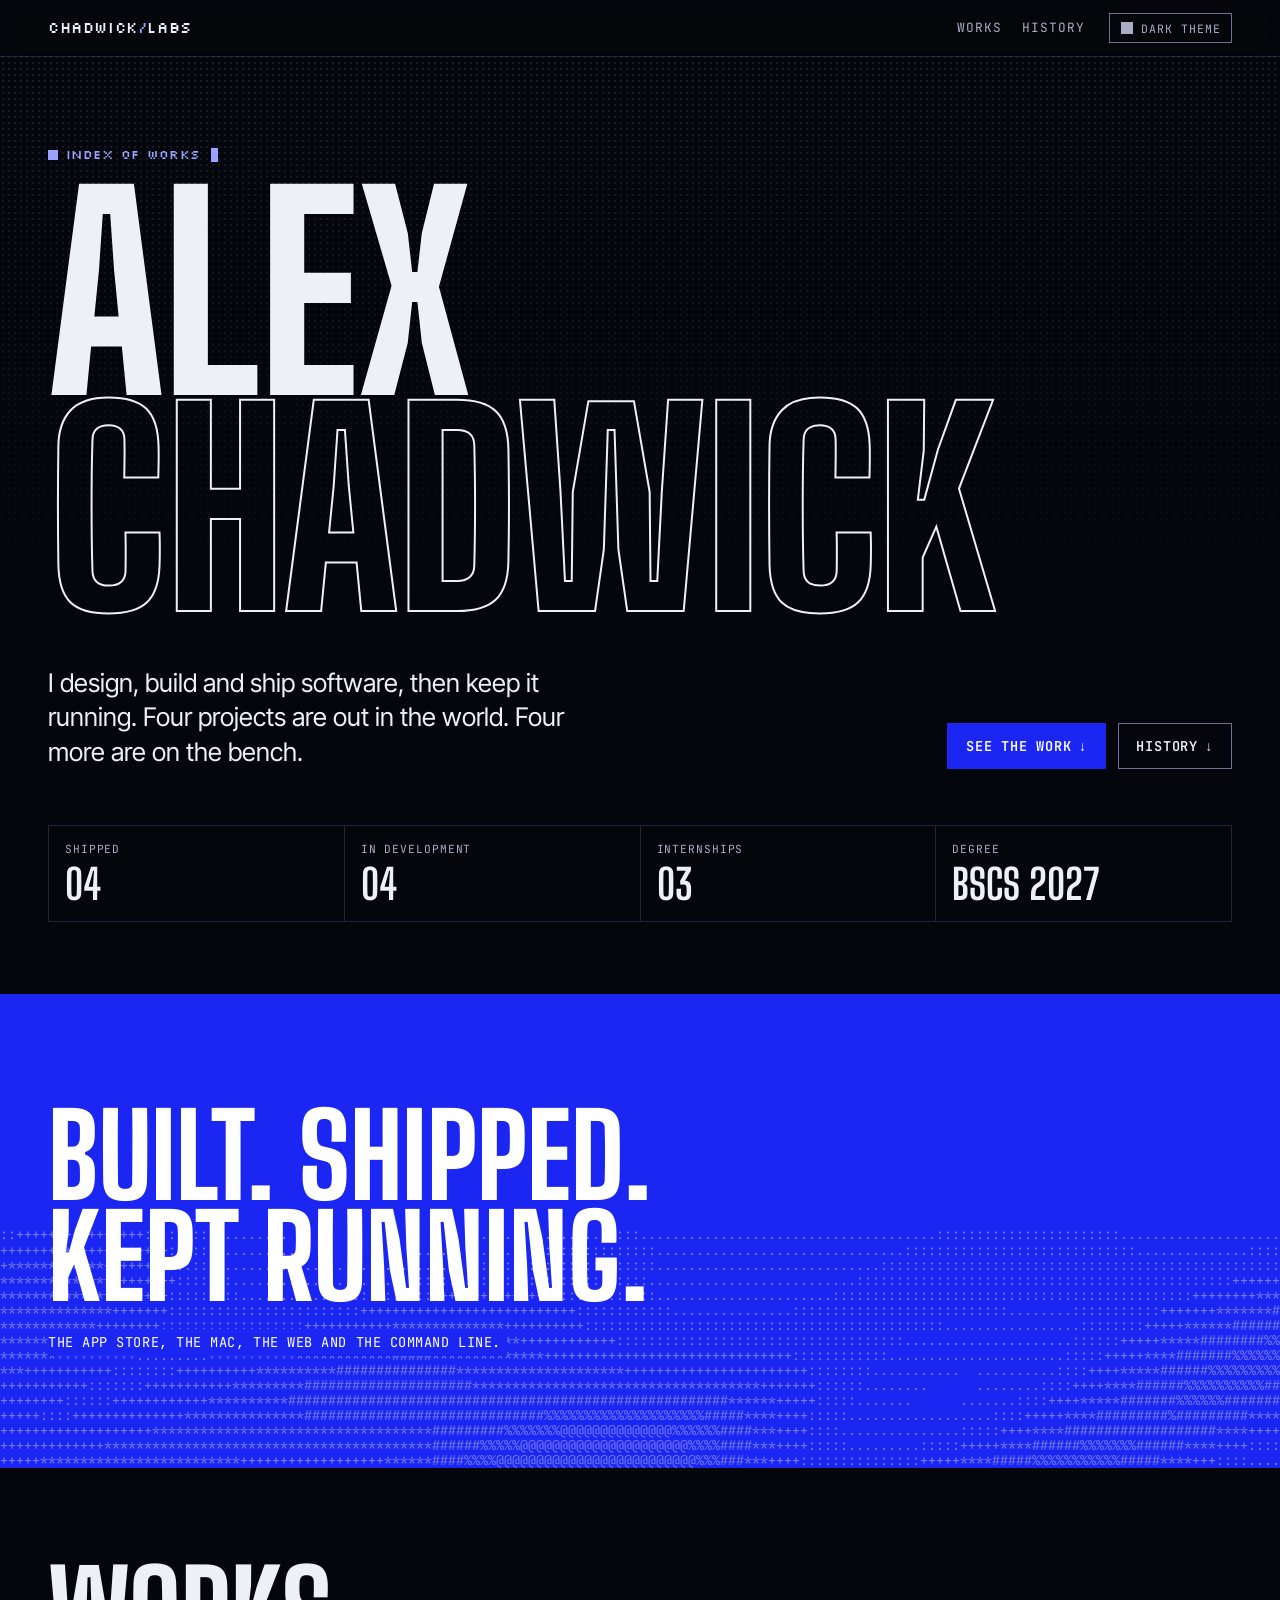
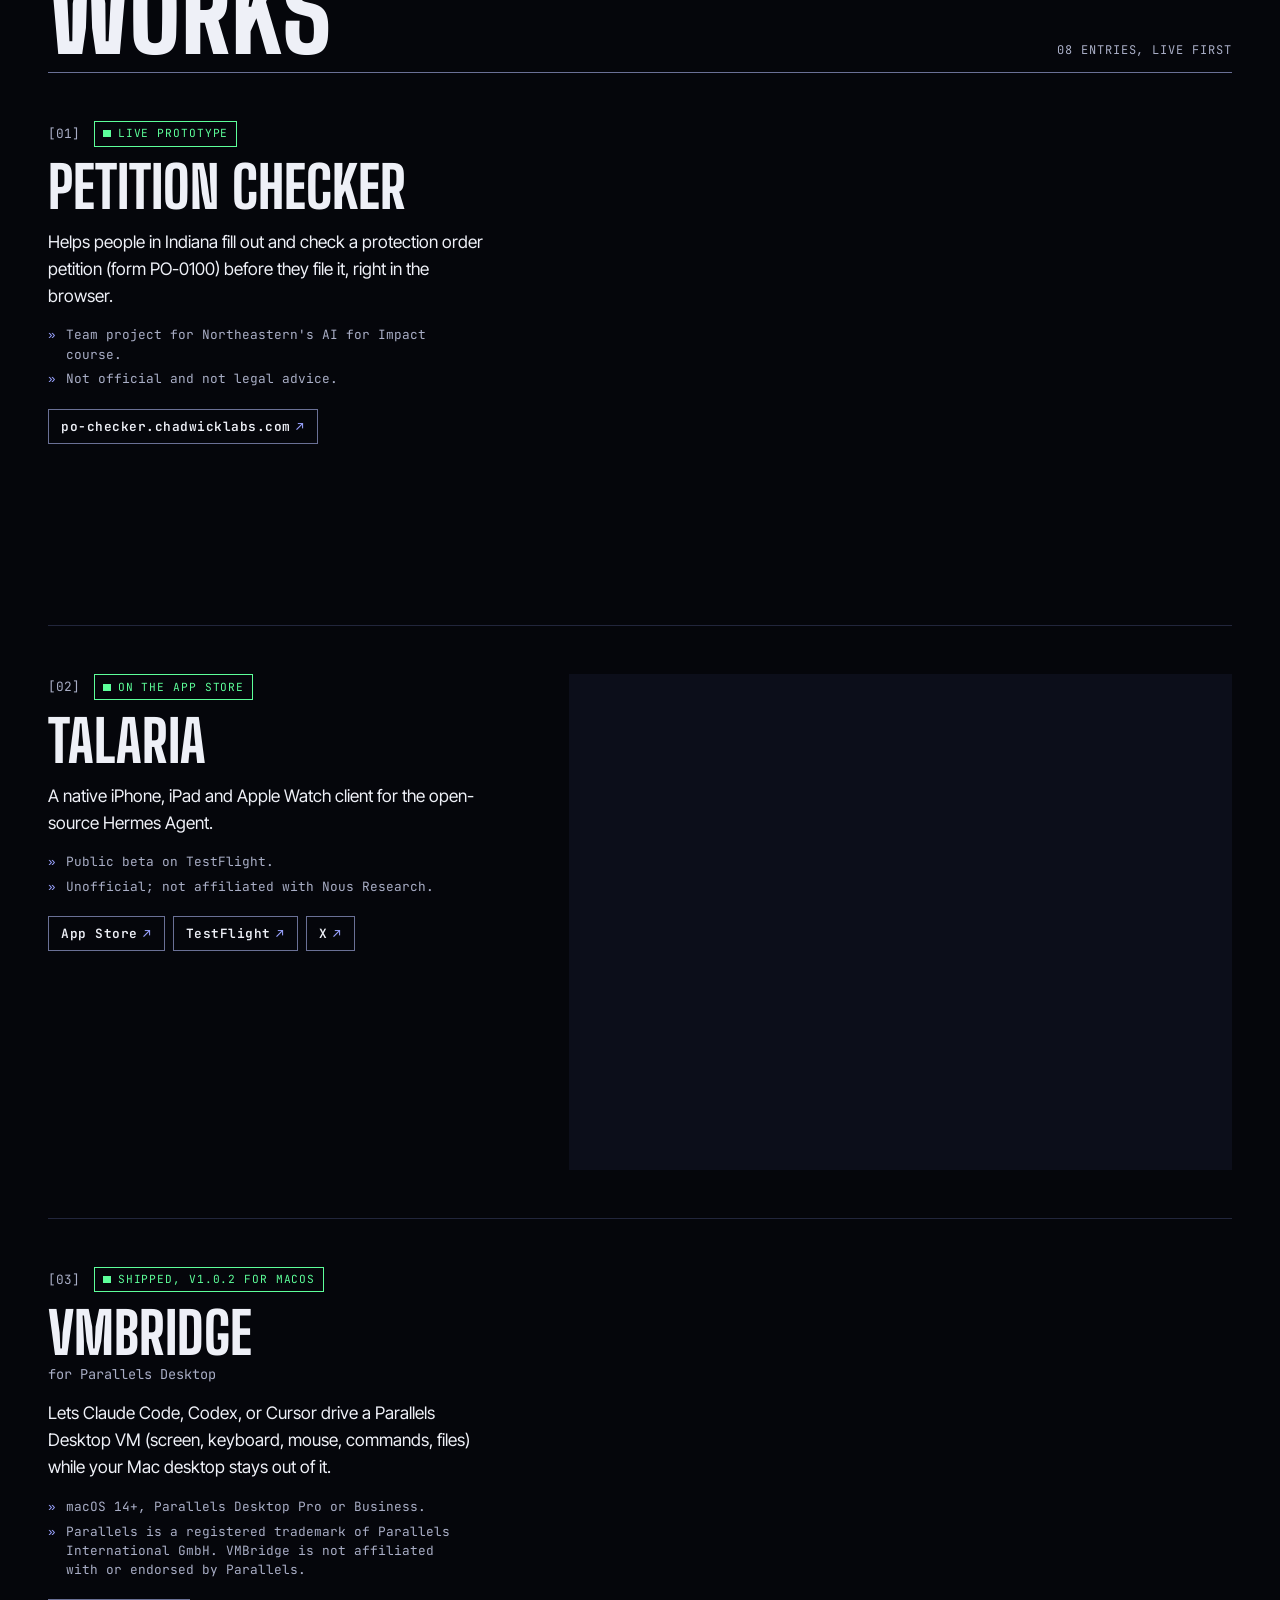
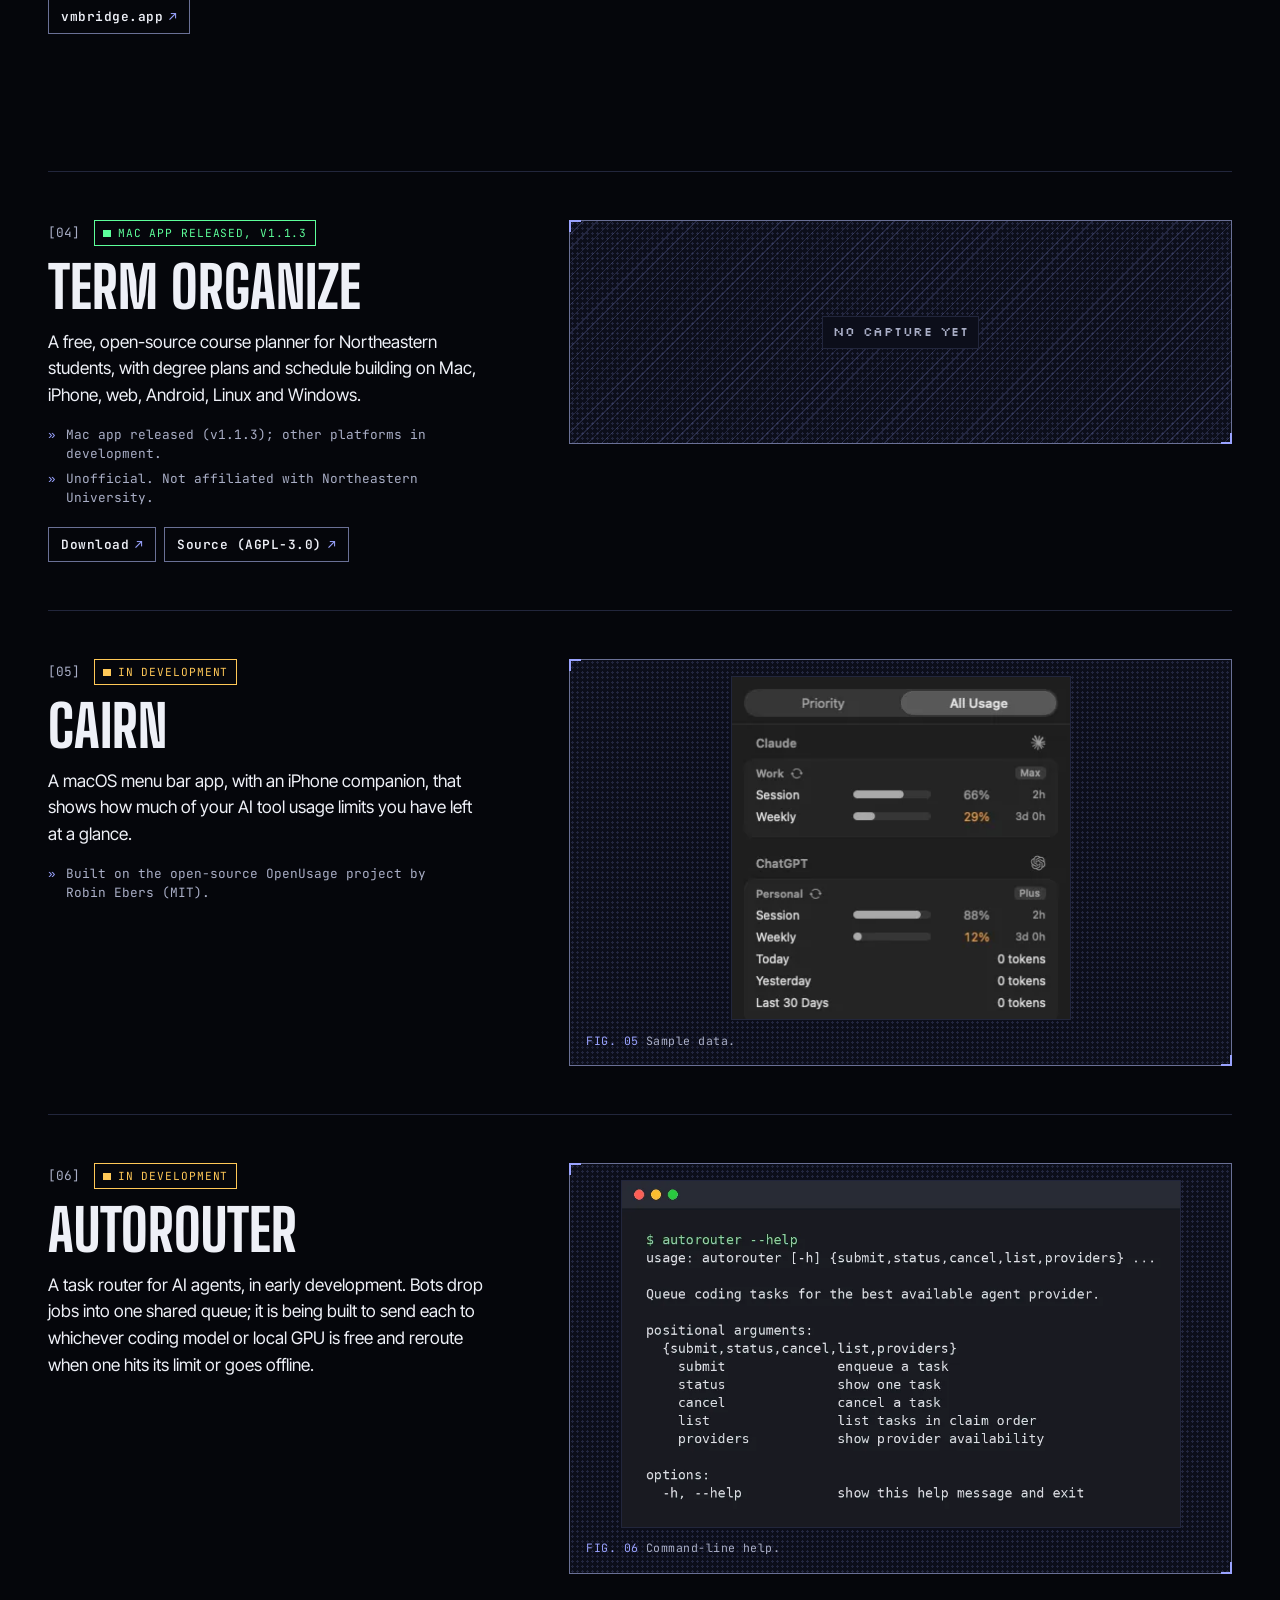
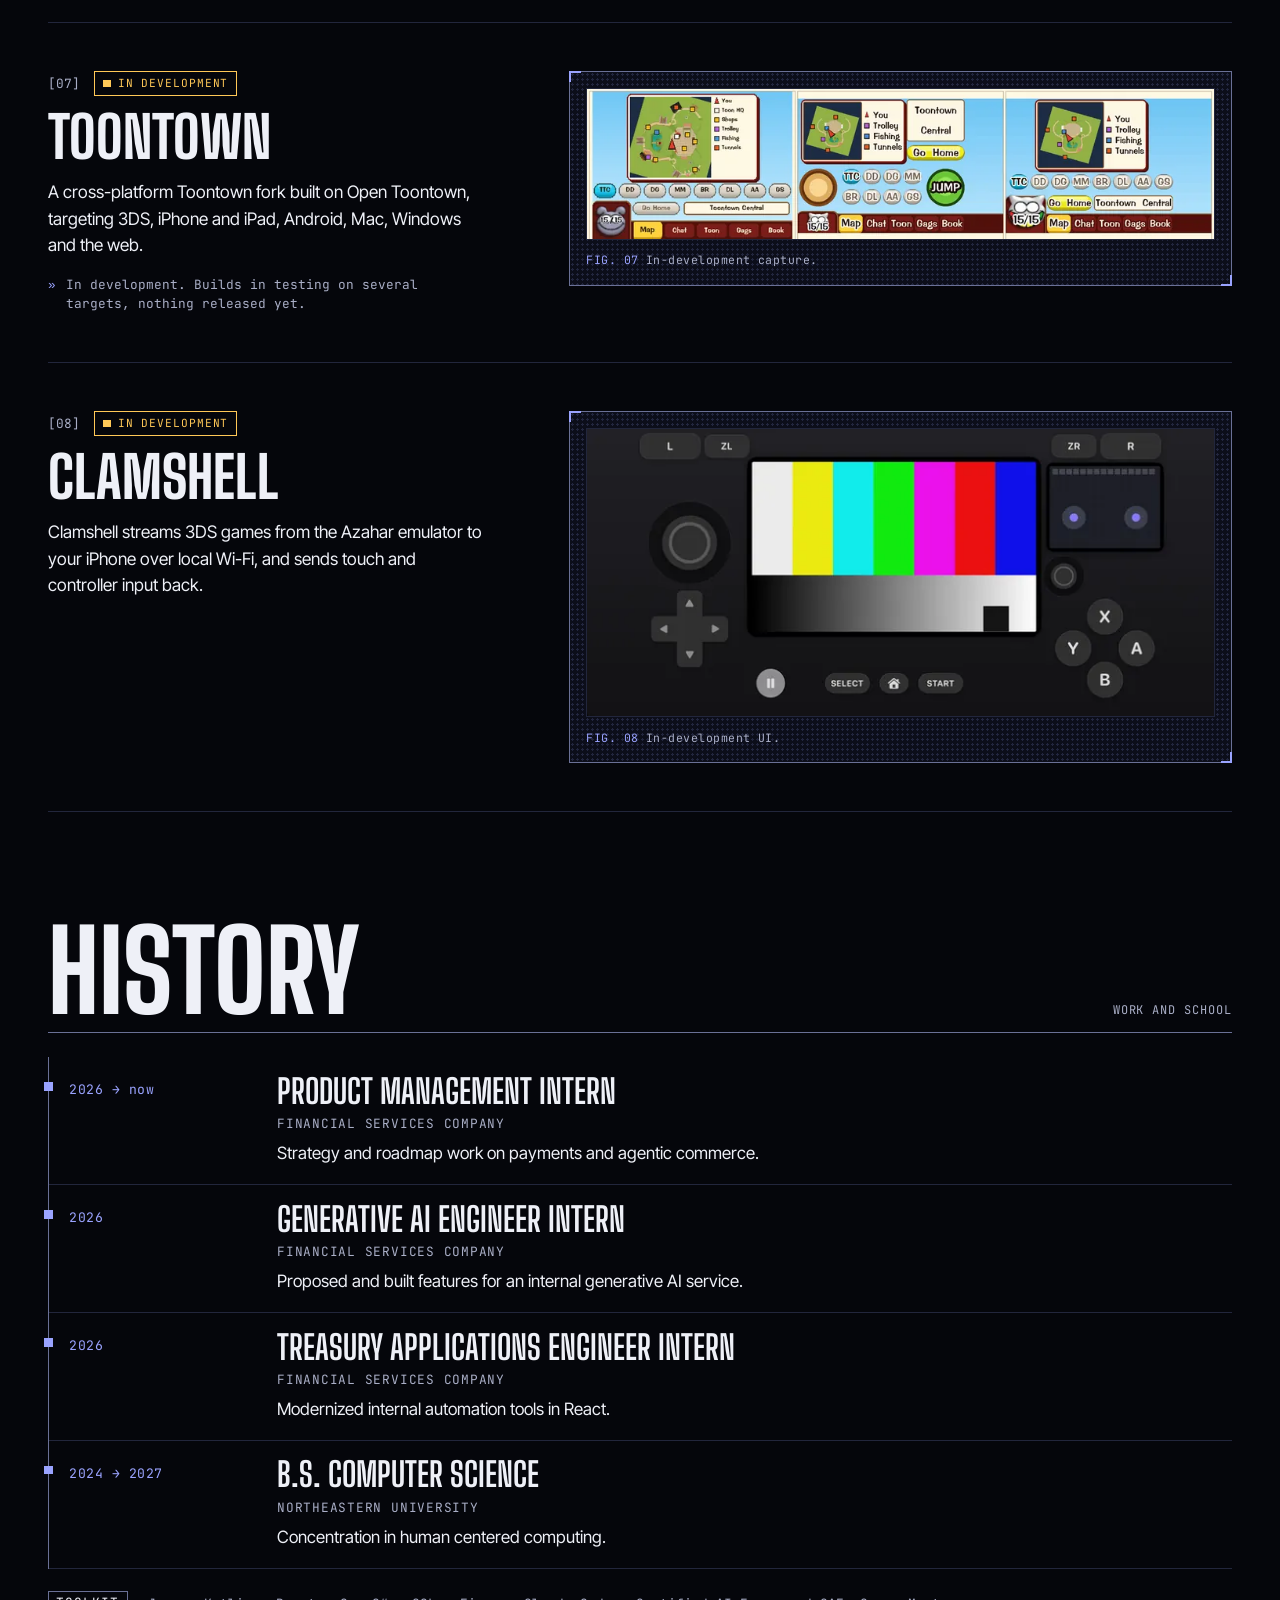
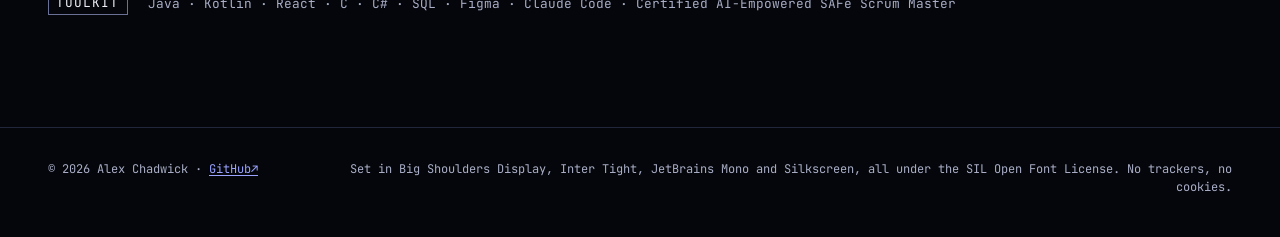
==== commit fb89dd89: "Restore the internships stat, show the degree as BSCS 2027, fix two alts Swap the Talaria screenshot" ====
--- a/src/index.html
+++ b/src/index.html
@@ -59,7 +59,8 @@
     <dl class="readout mono reveal" style="--i:4">
       <div><dt>Shipped</dt><dd>04</dd></div>
       <div><dt>In development</dt><dd>04</dd></div>
-      <div><dt>Northeastern</dt><dd>CS ’27</dd></div>
+      <div><dt>Internships</dt><dd>03</dd></div>
+      <div><dt>Degree</dt><dd>BSCS 2027</dd></div>
     </dl>
   </section>
 
@@ -142,7 +143,7 @@
           <figure class="shot shot--tall">
             <picture>
               <source type="image/webp" srcset="img/talaria-220.webp 220w, img/talaria-440.webp 440w" sizes="200px">
-              <img src="img/talaria.png" width="220" height="478" loading="lazy" decoding="async" alt="Talaria on iPhone, showing a conversation with Hermes Agent.">
+              <img src="img/talaria.png" width="220" height="478" loading="lazy" decoding="async" alt="Talaria on iPhone asking permission before Hermes runs a command that deletes cached model weights, with Allow once, Allow this conversation, Always allow and Don't allow buttons.">
             </picture>
             <figcaption class="mono"><span aria-hidden="true">Fig. 02 </span>From the App Store listing.</figcaption>
           </figure>
@@ -257,7 +258,7 @@
           <figure class="shot shot--wide">
             <picture>
               <source type="image/webp" srcset="img/toontown-800.webp 800w, img/toontown-1600.webp 1600w" sizes="(min-width: 60rem) 38rem, 92vw">
-              <img src="img/toontown.png" width="800" height="192" loading="lazy" decoding="async" alt="Toontown street screen with mini-map, playground chips and tab bar, shown on 3DS and iPhone side by side.">
+              <img src="img/toontown.png" width="800" height="192" loading="lazy" decoding="async" alt="Three captures of the Toontown Central street screen in different layouts, each with a mini-map and legend, playground buttons, a 15 of 15 laff meter and a Map, Chat, Toon, Gags and Book tab bar. The middle capture adds a movement pad and a Jump button.">
             </picture>
             <figcaption class="mono"><span aria-hidden="true">Fig. 07 </span>In-development capture.</figcaption>
           </figure>
--- a/src/styles.css
+++ b/src/styles.css
@@ -178,11 +178,12 @@
 .btn--fill:hover { background: var(--fg); color: var(--bg); border-color: var(--fg); }
 
 .readout {
-  display: grid; grid-template-columns: repeat(3, minmax(0, 1fr));
+  display: grid; grid-template-columns: repeat(2, minmax(0, 1fr));
   margin-top: clamp(2rem, 5vw, 3.5rem);
   border-top: 1px solid var(--line); border-left: 1px solid var(--line);
 }
 
+@media (min-width: 48rem) { .readout { grid-template-columns: repeat(4, minmax(0, 1fr)); } }
 .readout div { padding: 0.9rem clamp(0.6rem, 2vw, 1rem); border-right: 1px solid var(--line); border-bottom: 1px solid var(--line); min-width: 0; }
 .readout dt { font-size: 0.7rem; letter-spacing: 0.08em; text-transform: uppercase; color: var(--fg-2); }
 .readout dd { font-family: var(--display); font-weight: 700; font-size: clamp(1.6rem, 3.4vw, 2.6rem); line-height: 1.05; margin-top: 0.3rem; text-transform: uppercase; overflow-wrap: anywhere; }
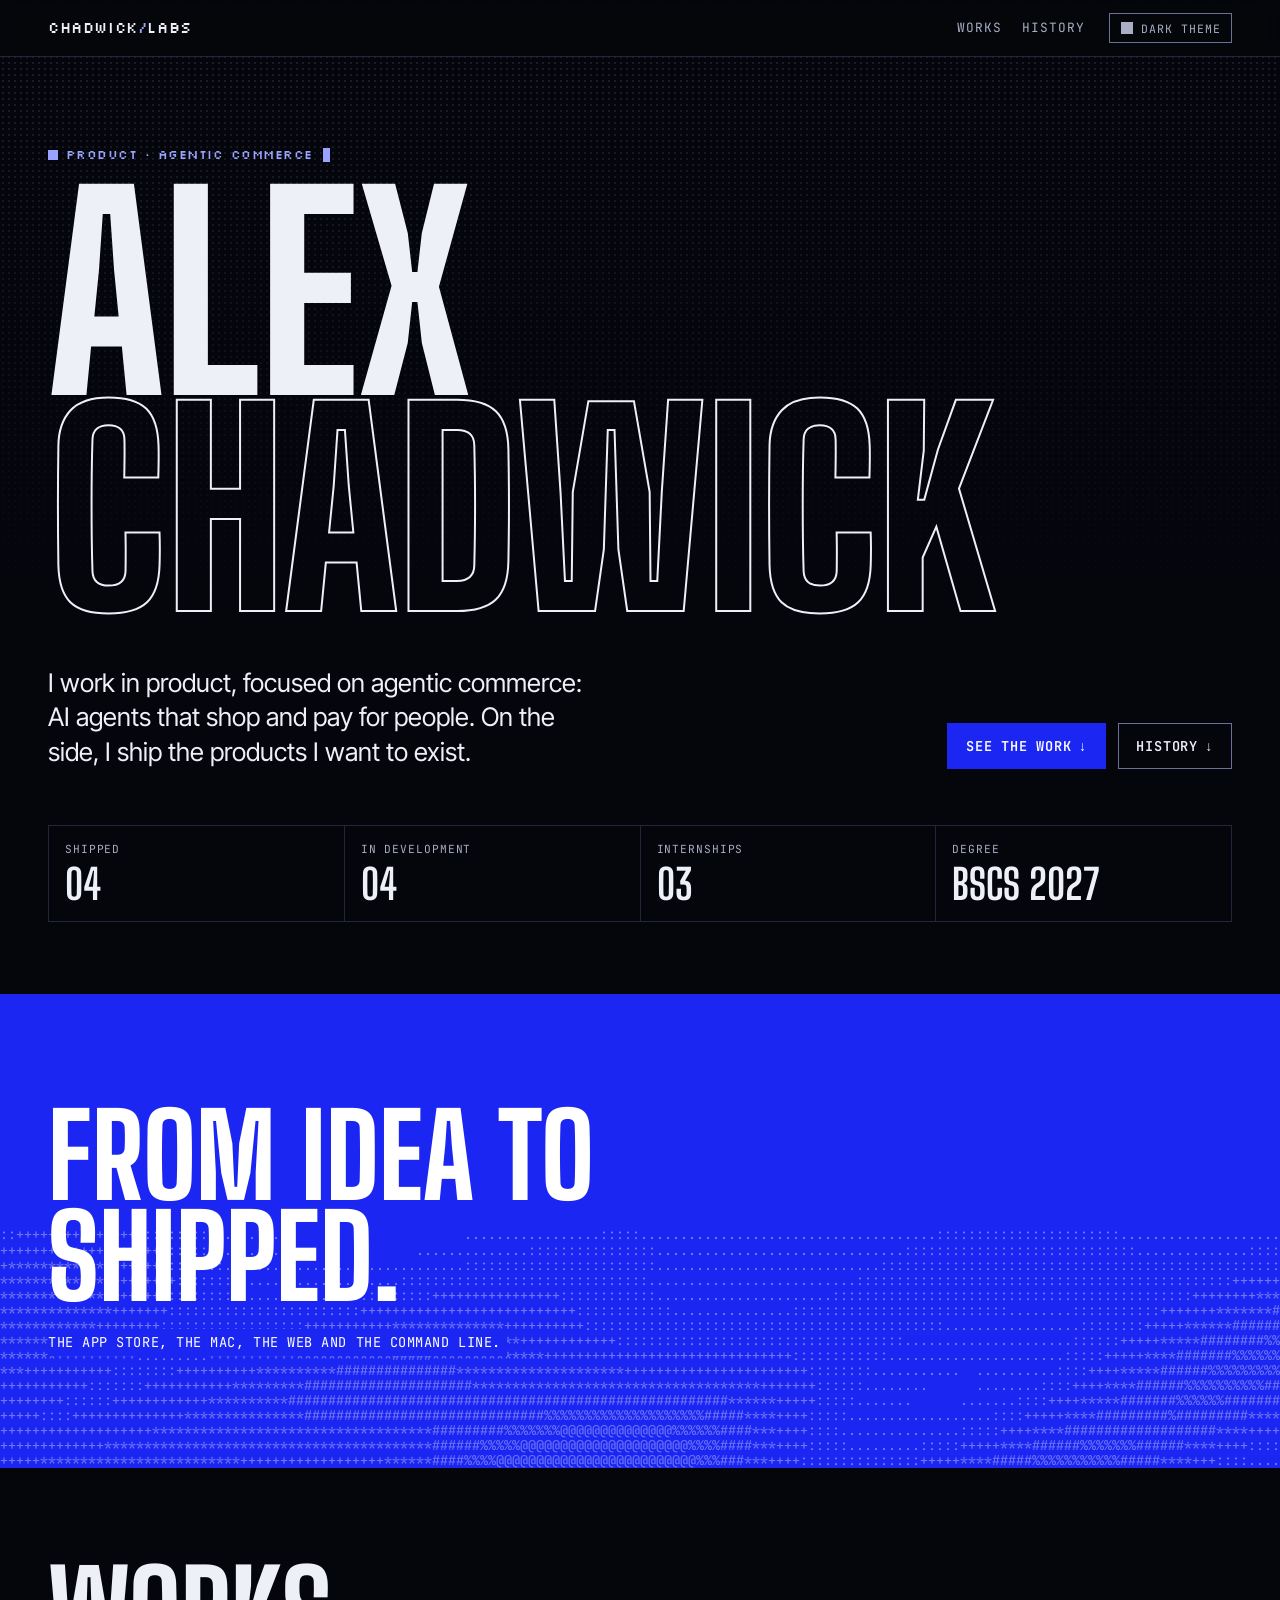
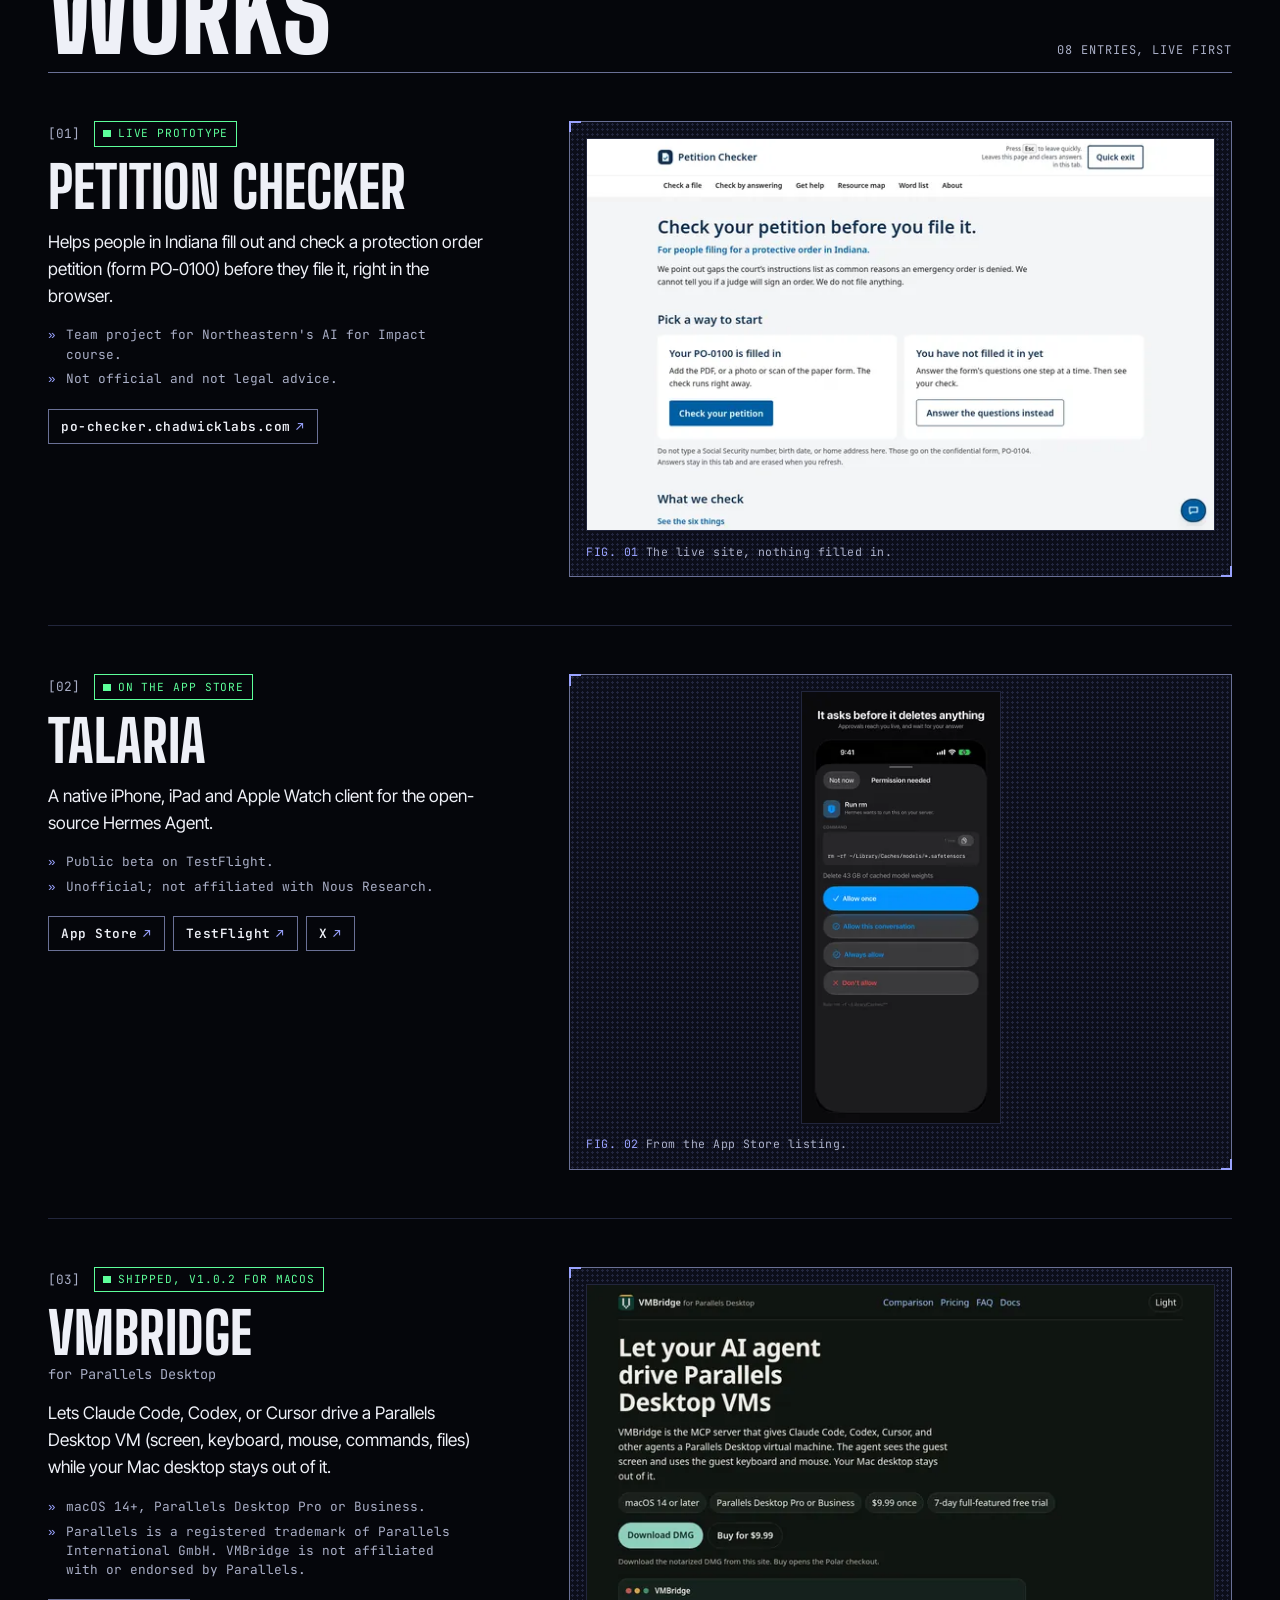
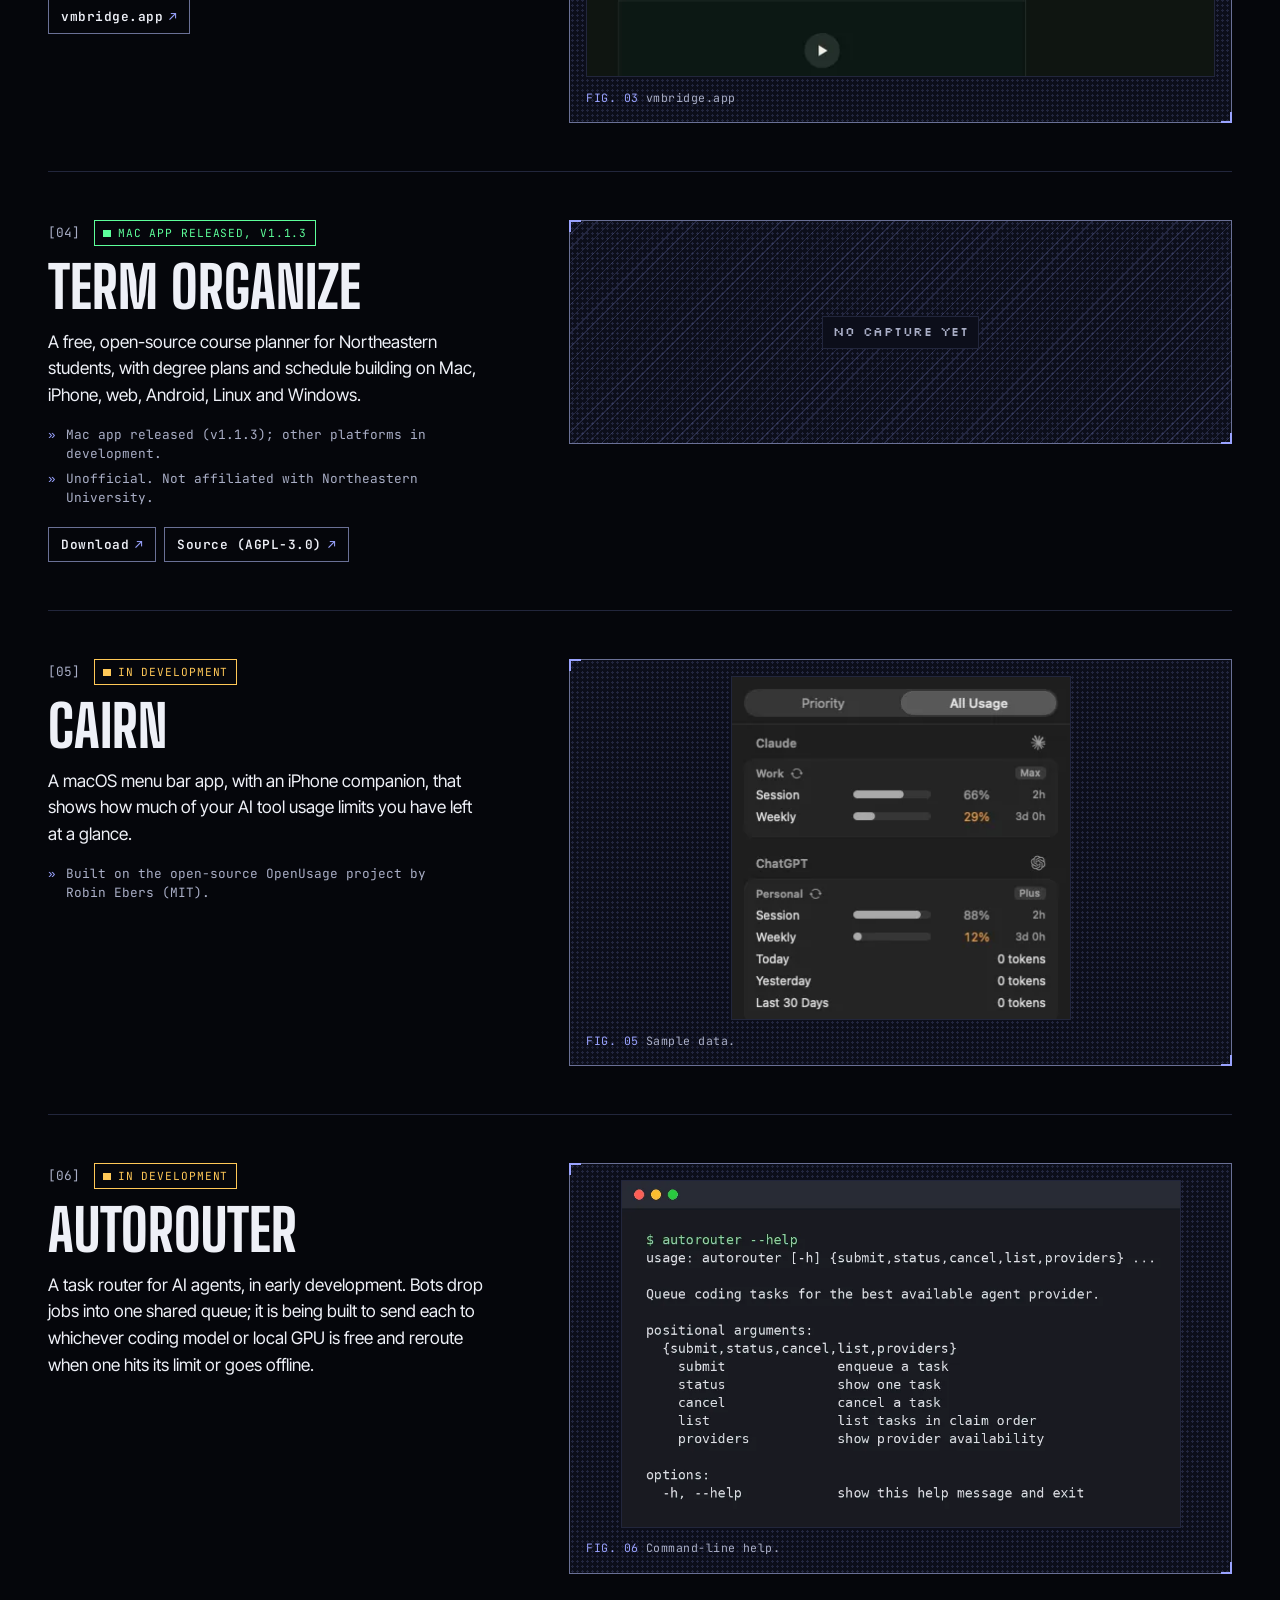
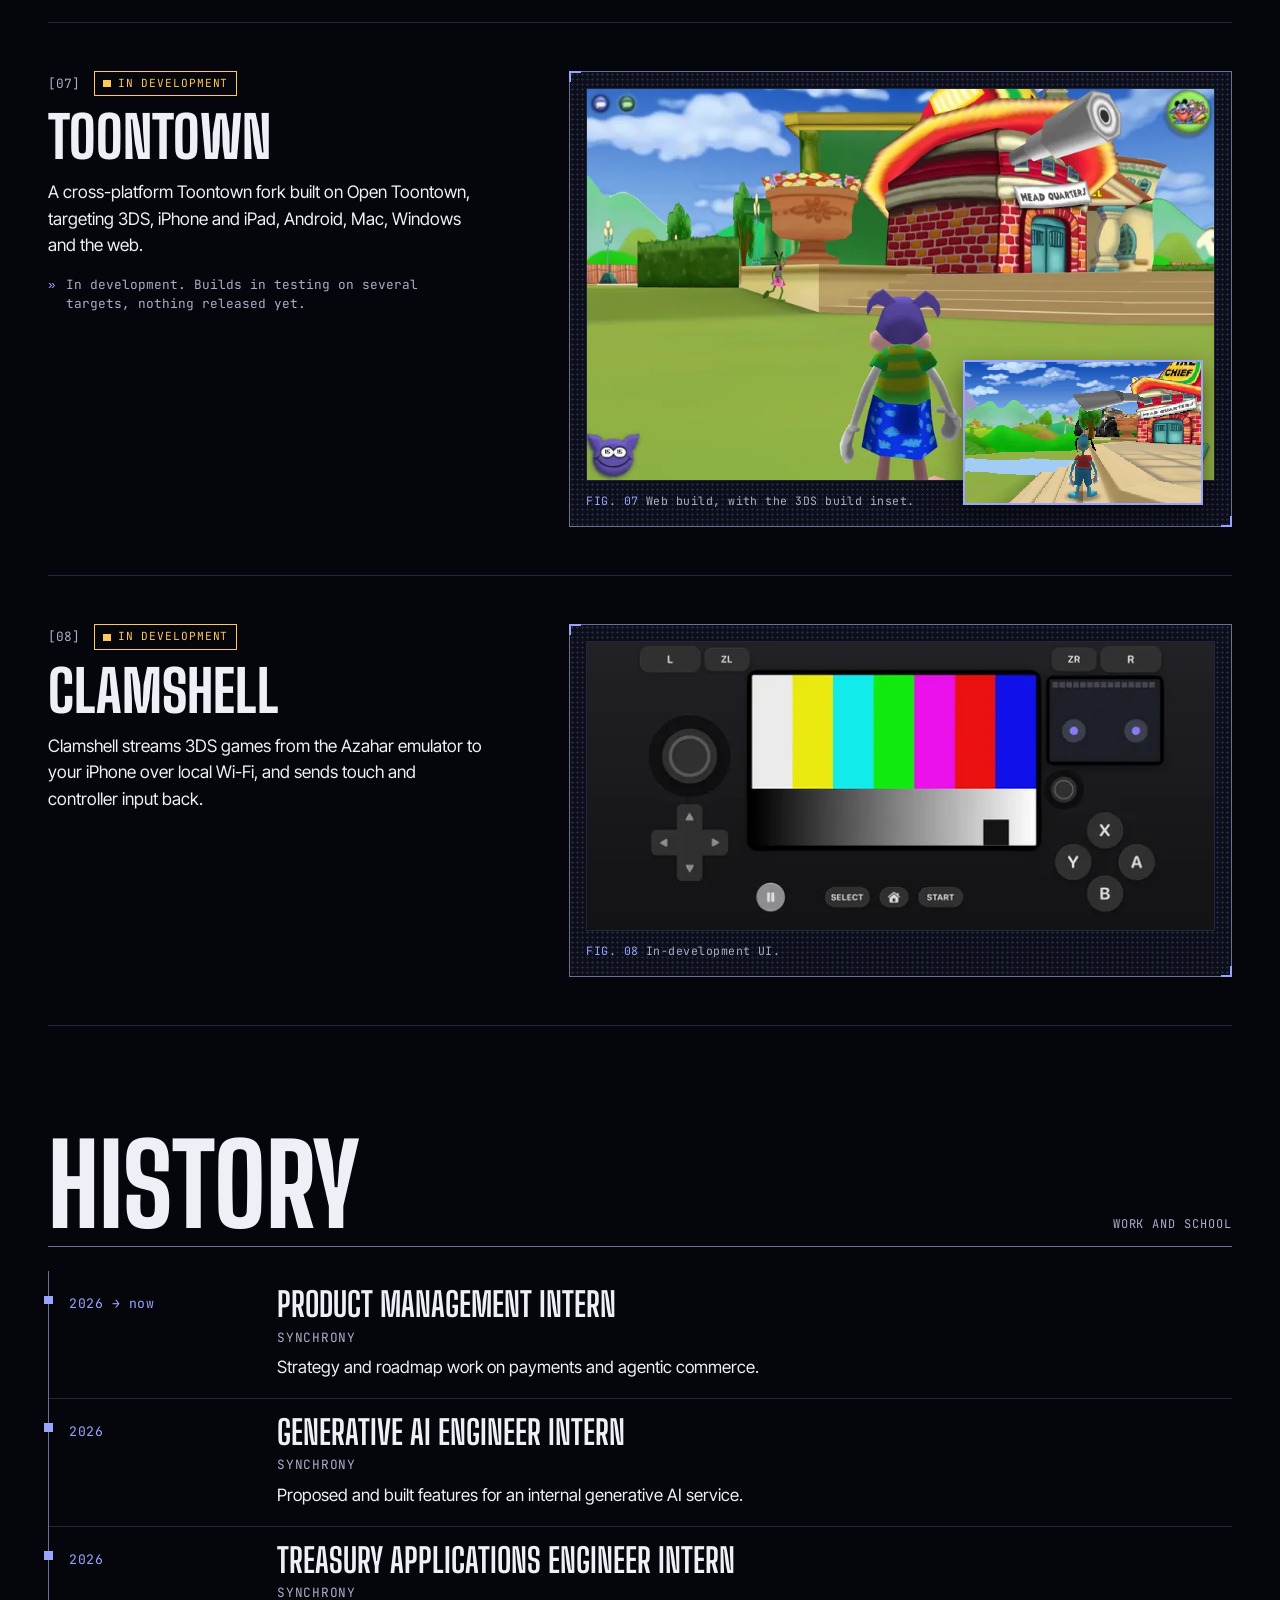
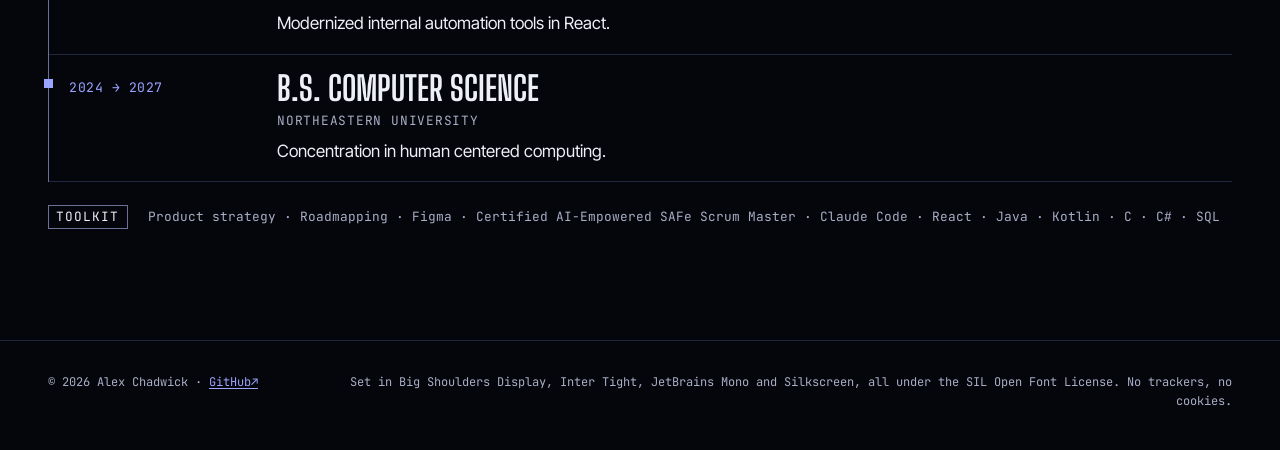
==== commit 673e3ce4: "Lead with product and agentic commerce, name Synchrony, new Toontown web and 3DS shots" ====
--- a/src/index.html
+++ b/src/index.html
@@ -3,25 +3,25 @@
 <head>
 <meta charset="utf-8">
 <meta name="viewport" content="width=device-width, initial-scale=1">
-<title>Alex Chadwick · Builds and ships software</title>
-<meta name="description" content="Alex Chadwick's index of works: apps, tools and experiments I build, ship and keep running.">
+<title>Alex Chadwick · Product and agentic commerce</title>
+<meta name="description" content="Alex Chadwick works in product, focused on agentic commerce, and ships his own apps and tools.">
 <link rel="canonical" href="https://chadwicklabs.com/">
 <meta name="color-scheme" content="dark light">
 <meta name="theme-color" content="#05060b">
 <meta property="og:type" content="website">
 <meta property="og:url" content="https://chadwicklabs.com/">
 <meta property="og:site_name" content="chadwicklabs.com">
-<meta property="og:title" content="Alex Chadwick · Builds and ships software">
-<meta property="og:description" content="Things I build, ship and keep running.">
+<meta property="og:title" content="Alex Chadwick · Product and agentic commerce">
+<meta property="og:description" content="Product and agentic commerce. Plus the products I ship.">
 <meta property="og:image" content="https://chadwicklabs.com/og.png">
 <meta property="og:image:width" content="1200">
 <meta property="og:image:height" content="630">
-<meta property="og:image:alt" content="Alex Chadwick in tall block capitals on a black and electric blue card. Things I build, ship and keep running.">
+<meta property="og:image:alt" content="Alex Chadwick in tall block capitals on a black and electric blue card. Product and agentic commerce. Plus the products I ship.">
 <meta name="twitter:card" content="summary_large_image">
-<meta name="twitter:title" content="Alex Chadwick · Builds and ships software">
-<meta name="twitter:description" content="Things I build, ship and keep running.">
+<meta name="twitter:title" content="Alex Chadwick · Product and agentic commerce">
+<meta name="twitter:description" content="Product and agentic commerce. Plus the products I ship.">
 <meta name="twitter:image" content="https://chadwicklabs.com/og.png">
-<meta name="twitter:image:alt" content="Alex Chadwick in tall block capitals on a black and electric blue card. Things I build, ship and keep running.">
+<meta name="twitter:image:alt" content="Alex Chadwick in tall block capitals on a black and electric blue card. Product and agentic commerce. Plus the products I ship.">
 <link rel="icon" href="favicon.svg" type="image/svg+xml">
 <link rel="icon" href="favicon-32.png" type="image/png" sizes="32x32">
 <link rel="apple-touch-icon" href="apple-touch-icon.png">
@@ -47,10 +47,10 @@
 
 <main>
   <section class="hero wrap" aria-labelledby="hero-title">
-    <p class="kicker px reveal" style="--i:0">Index of works<span class="cursor" aria-hidden="true"></span></p>
+    <p class="kicker px reveal" style="--i:0">Product · Agentic commerce<span class="cursor" aria-hidden="true"></span></p>
     <h1 id="hero-title" class="hero__name reveal" style="--i:1"><span>Alex</span> <span>Chadwick</span></h1>
     <div class="hero__foot">
-      <p class="hero__line reveal" style="--i:2">I design, build and ship software, then keep it running. Four projects are out in the world. Four more are on the bench.</p>
+      <p class="hero__line reveal" style="--i:2">I work in product, focused on agentic commerce: AI agents that shop and pay for people. On the side, I ship the products I want to exist.</p>
       <div class="hero__cta reveal" style="--i:3">
         <a class="btn btn--fill mono" href="#works">See the work<span aria-hidden="true"> ↓</span></a>
         <a class="btn mono" href="#history">History<span aria-hidden="true"> ↓</span></a>
@@ -82,7 +82,7 @@
 +++++++++++++*****************************************######%%%%%@@@@@@@@@@@@@@@@@@@@@%%%%####***++++:::::.........:::::+++++****######%%%%%%%######****++++:::::...........::::+++***##%%%@@@@@@@@@@@@@@@@@@@@@@@
 +++++*************************++++++++++++++++++******####%%%%@@@@@@@@@@@@@@@@@@@@@@@@@%%%###***++++:::::::::::::::+++++****#####%%%%%%%%%%%#####****+++::::...............:::+++**###%%@@@@@@@@@@@@@@@@@@@@@@@@@@</pre>
     <div class="wrap slab__inner">
-      <h2 id="slab-title" class="slab__title">Built. Shipped. Kept running.</h2>
+      <h2 id="slab-title" class="slab__title">From idea to shipped.</h2>
       <p class="slab__note mono">The App Store, the Mac, the web and the command line.</p>
     </div>
   </section>
@@ -242,7 +242,7 @@
         </article>
       </li>
 
-      <li class="entry reveal" style="--i:11" data-pending="toontown">
+      <li class="entry reveal" style="--i:11">
         <article aria-labelledby="w07">
           <div class="entry__body">
             <header class="entry__head">
@@ -255,12 +255,18 @@
               <li>In development. Builds in testing on several targets, nothing released yet.</li>
             </ul>
           </div>
-          <figure class="shot shot--wide">
+          <figure class="shot shot--pair">
+            <div class="shot__stage">
             <picture>
               <source type="image/webp" srcset="img/toontown-800.webp 800w, img/toontown-1600.webp 1600w" sizes="(min-width: 60rem) 38rem, 92vw">
-              <img src="img/toontown.png" width="800" height="192" loading="lazy" decoding="async" alt="Three captures of the Toontown Central street screen in different layouts, each with a mini-map and legend, playground buttons, a 15 of 15 laff meter and a Map, Chat, Toon, Gags and Book tab bar. The middle capture adds a movement pad and a Jump button.">
-            </picture>
-            <figcaption class="mono"><span aria-hidden="true">Fig. 07 </span>In-development capture.</figcaption>
+              <img src="img/toontown.png" width="800" height="500" loading="lazy" decoding="async" alt="A toon in Toontown Central, from the Toontown web build.">
+            </picture>
+            <picture class="shot__inset">
+              <source type="image/webp" srcset="img/toontown-3ds.webp">
+              <img src="img/toontown-3ds.png" width="400" height="240" loading="lazy" decoding="async" alt="A toon in Toontown Central on the 3DS top screen, from the Toontown 3DS build.">
+            </picture>
+            </div>
+            <figcaption class="mono"><span aria-hidden="true">Fig. 07 </span>Web build, with the 3DS build inset.</figcaption>
           </figure>
         </article>
       </li>
@@ -297,7 +303,7 @@
         <p class="log__when mono">2026 <span aria-hidden="true">→</span><span class="sr">to</span> now</p>
         <div class="log__what">
           <h3 class="log__role">Product Management Intern</h3>
-          <p class="log__org mono">Financial services company</p>
+          <p class="log__org mono">Synchrony</p>
           <p class="log__line">Strategy and roadmap work on payments and agentic commerce.</p>
         </div>
       </li>
@@ -305,7 +311,7 @@
         <p class="log__when mono">2026</p>
         <div class="log__what">
           <h3 class="log__role">Generative AI Engineer Intern</h3>
-          <p class="log__org mono">Financial services company</p>
+          <p class="log__org mono">Synchrony</p>
           <p class="log__line">Proposed and built features for an internal generative AI service.</p>
         </div>
       </li>
@@ -313,7 +319,7 @@
         <p class="log__when mono">2026</p>
         <div class="log__what">
           <h3 class="log__role">Treasury Applications Engineer Intern</h3>
-          <p class="log__org mono">Financial services company</p>
+          <p class="log__org mono">Synchrony</p>
           <p class="log__line">Modernized internal automation tools in React.</p>
         </div>
       </li>
@@ -326,7 +332,7 @@
         </div>
       </li>
     </ol>
-    <p class="toolkit mono"><span class="toolkit__label">Toolkit</span> Java · Kotlin · React · C · C# · SQL · Figma · Claude Code · Certified AI-Empowered SAFe Scrum Master</p>
+    <p class="toolkit mono"><span class="toolkit__label">Toolkit</span> Product strategy · Roadmapping · Figma · Certified AI-Empowered SAFe Scrum Master · Claude Code · React · Java · Kotlin · C · C# · SQL</p>
   </section>
 
 </main>
--- a/src/styles.css
+++ b/src/styles.css
@@ -258,6 +258,11 @@
 .shot img { border: 1px solid var(--line); background: #000; }
 .shot--tall img { width: 200px; }
 .shot--native img { width: 340px; }
+.shot__stage { position: relative; }
+.shot--pair .shot__inset { position: absolute; right: 0.75rem; bottom: -1.5rem; width: 40%; max-width: 15rem; }
+.shot--pair .shot__inset img { width: 100%; height: auto; image-rendering: pixelated; border: 2px solid var(--link); box-shadow: 0 0.6rem 1.6rem rgb(0 0 0 / 0.55); }
+.shot--pair figcaption { margin-top: 2.2rem; max-width: 55%; }
+@media (max-width: 30rem) { .shot--pair .shot__inset { width: 46%; right: 0.5rem; } .shot--pair figcaption { max-width: 50%; margin-top: 1.2rem; } }
 .shot figcaption { margin-top: 0.7rem; font-size: 0.72rem; color: var(--fg-2); letter-spacing: 0.04em; }
 .shot figcaption span { color: var(--link); text-transform: uppercase; }
 .shot--empty, .shot:not(:has(img)) {
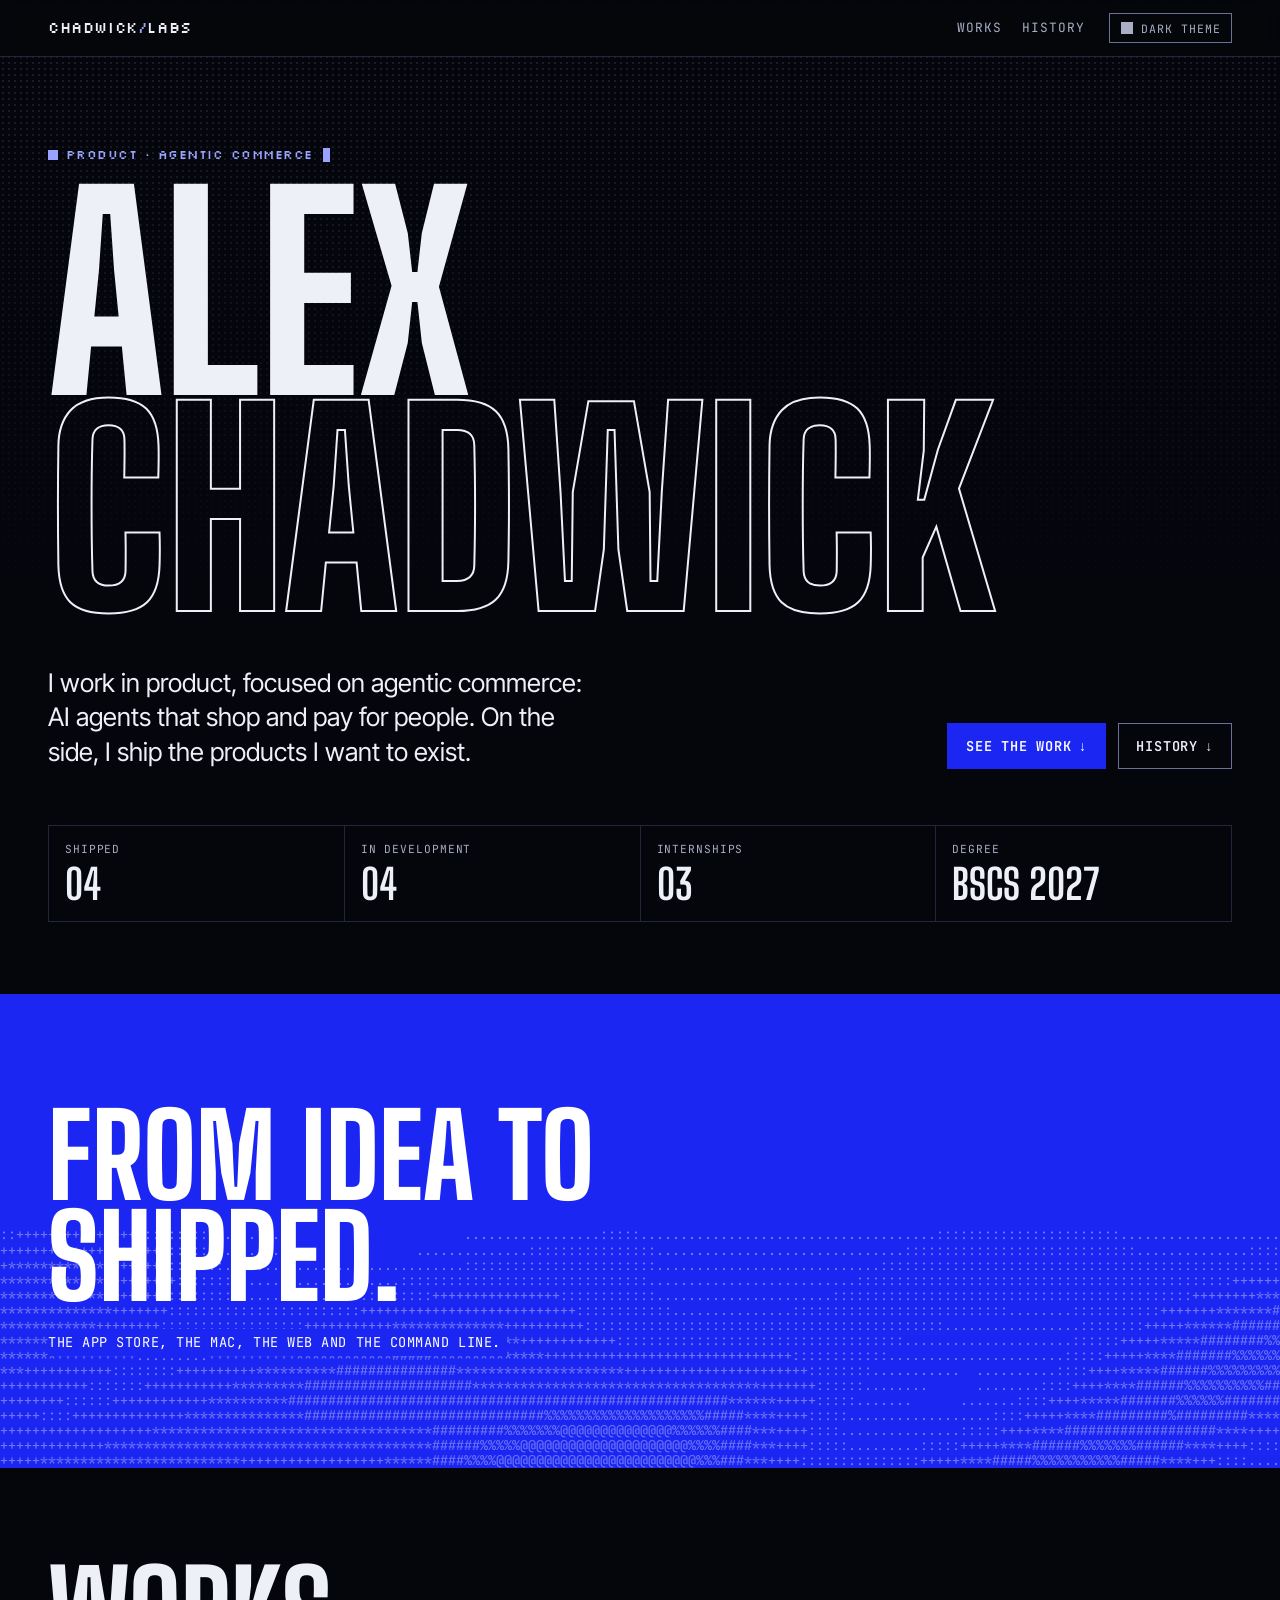
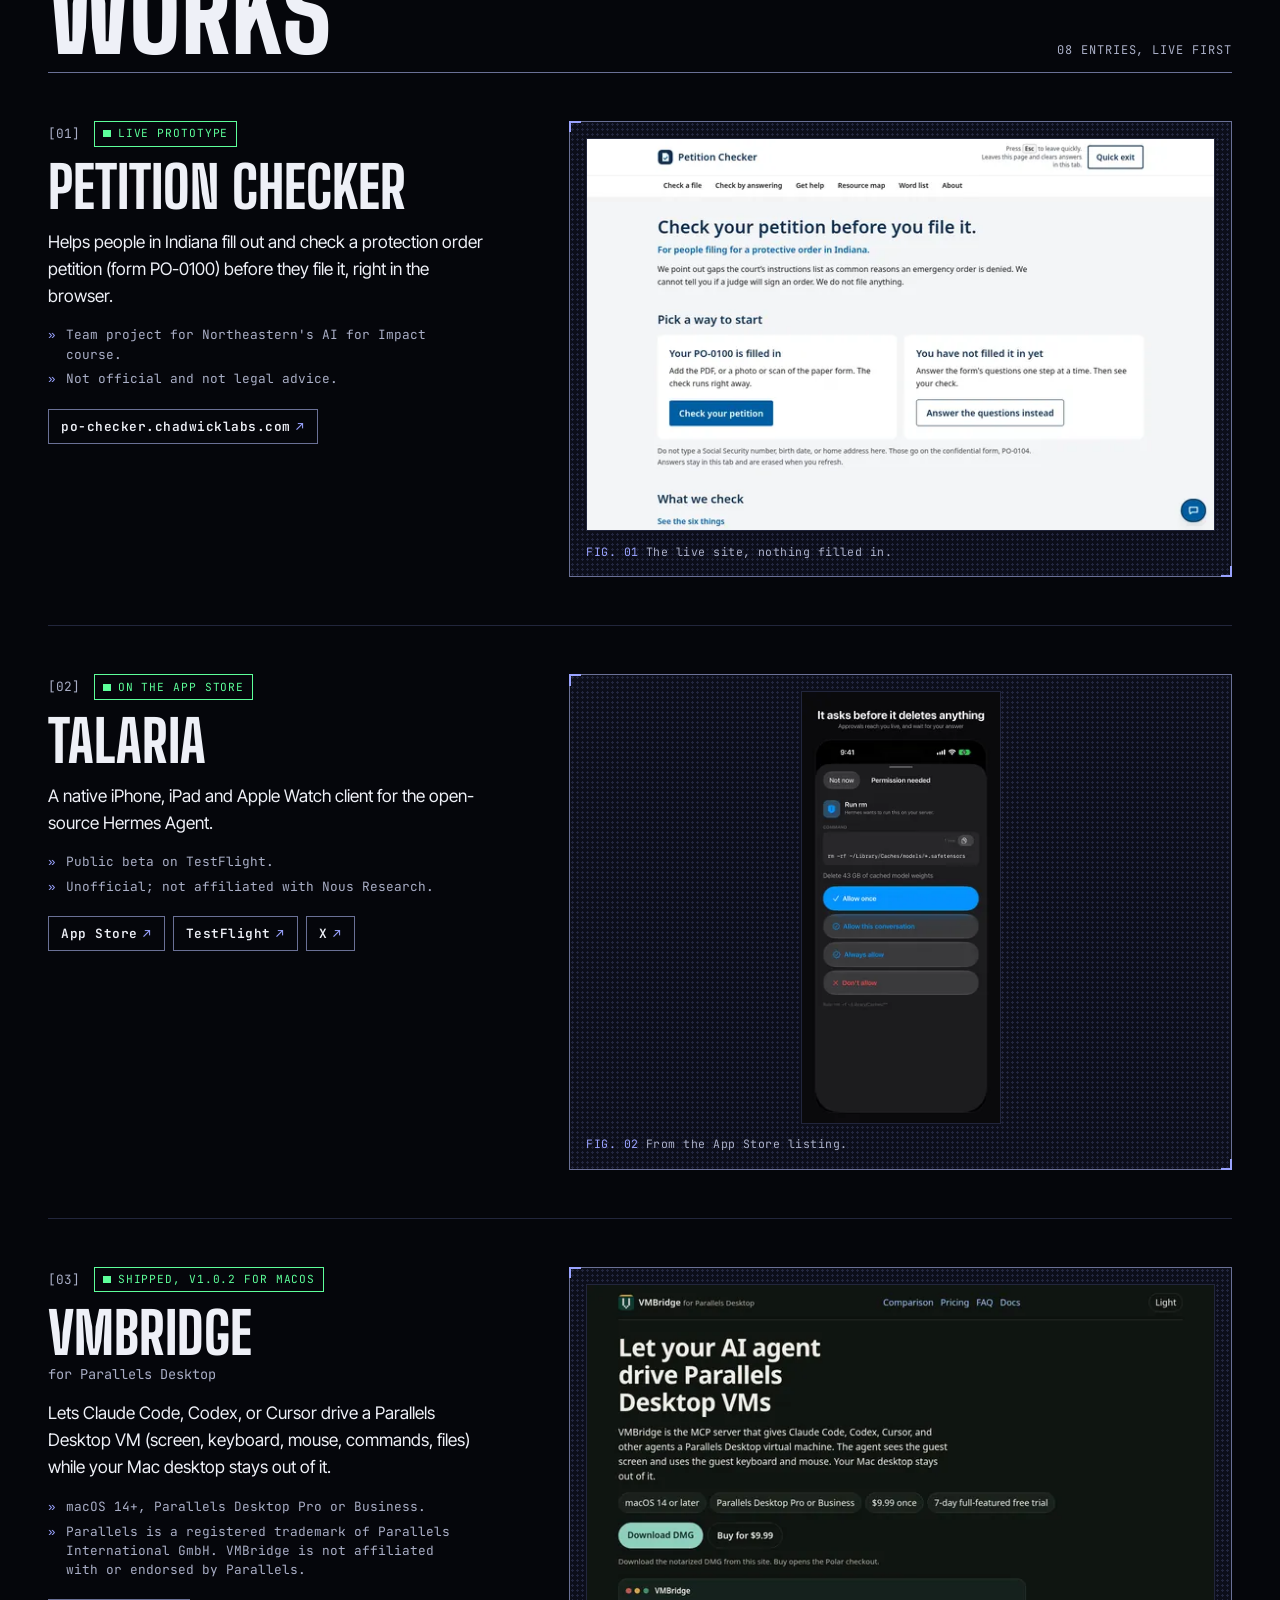
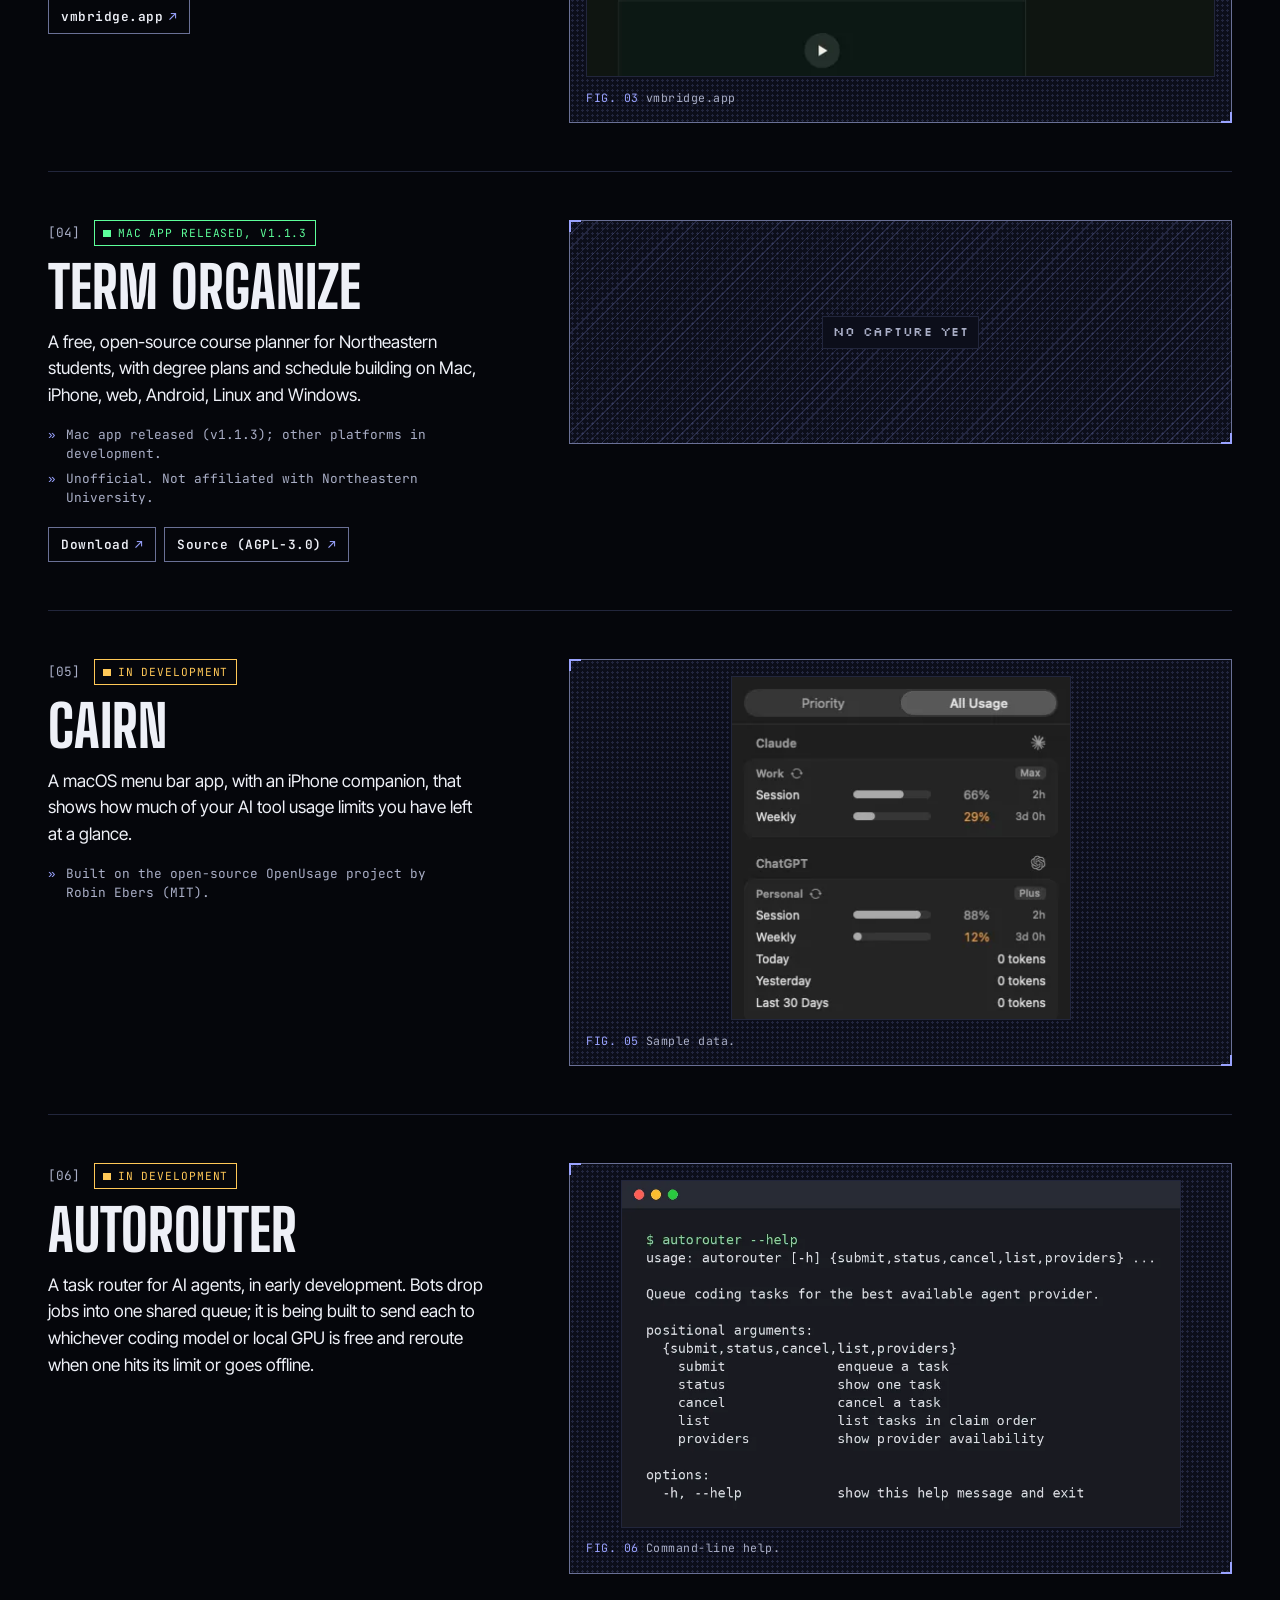
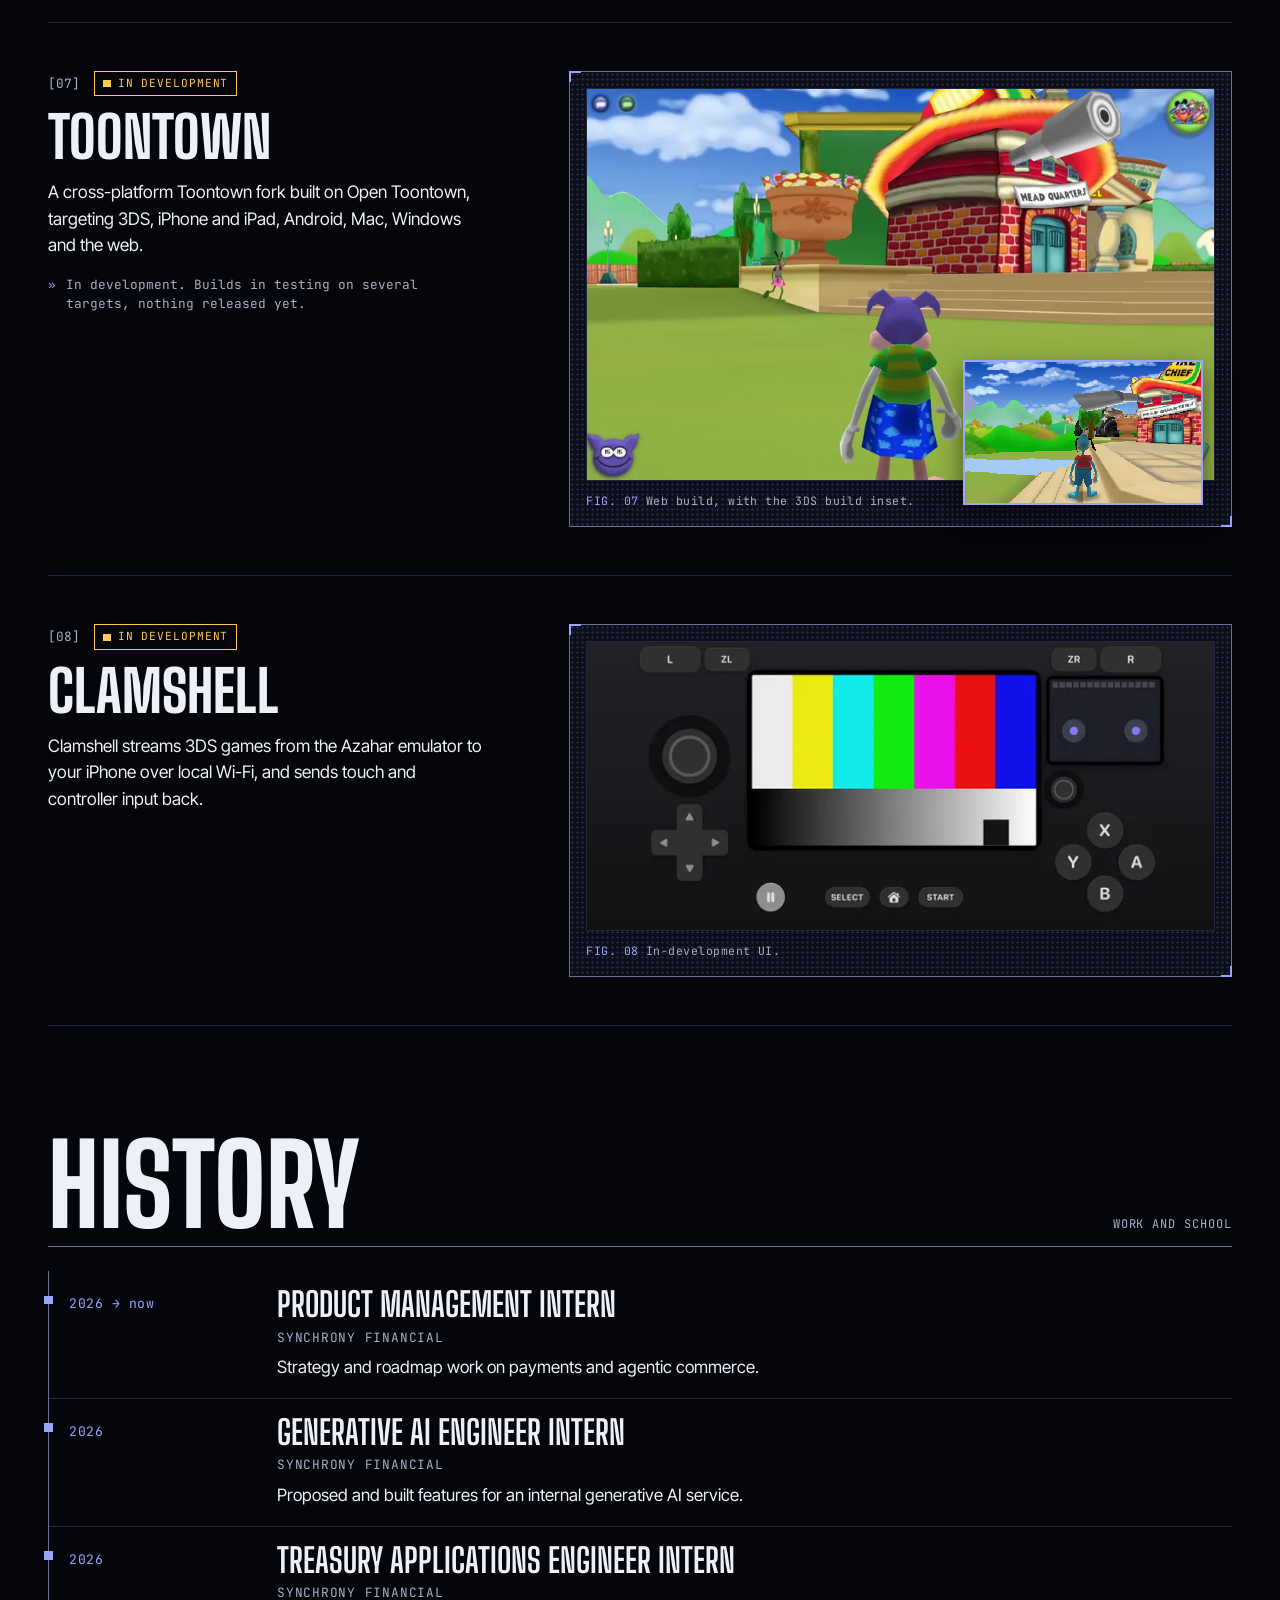
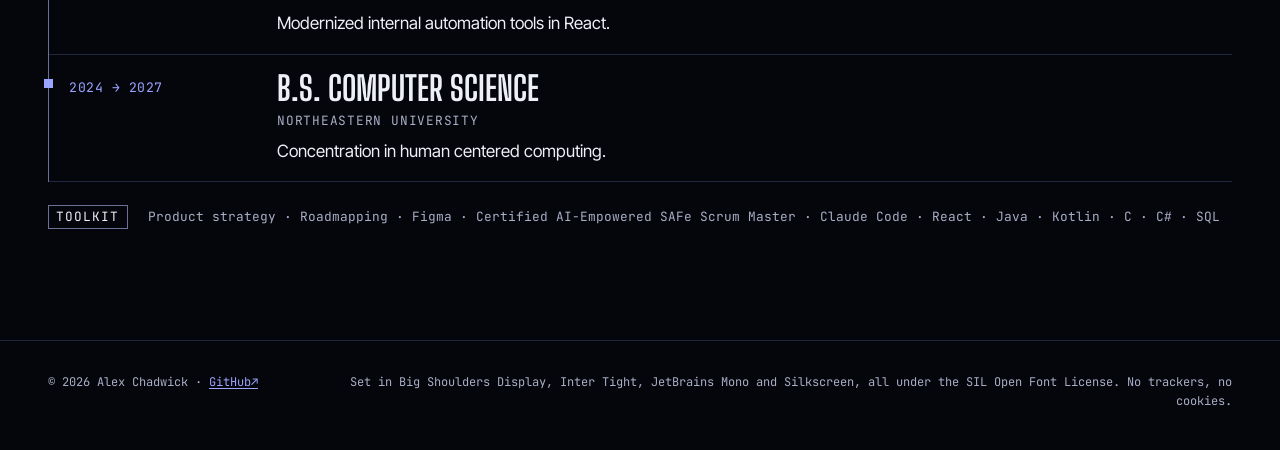
==== commit 03c07d94: "Name the employer as Synchrony Financial" ====
--- a/src/index.html
+++ b/src/index.html
@@ -12,16 +12,16 @@
 <meta property="og:url" content="https://chadwicklabs.com/">
 <meta property="og:site_name" content="chadwicklabs.com">
 <meta property="og:title" content="Alex Chadwick · Product and agentic commerce">
-<meta property="og:description" content="Product and agentic commerce. Plus the products I ship.">
+<meta property="og:description" content="Product and agentic commerce, plus the products I ship.">
 <meta property="og:image" content="https://chadwicklabs.com/og.png">
 <meta property="og:image:width" content="1200">
 <meta property="og:image:height" content="630">
-<meta property="og:image:alt" content="Alex Chadwick in tall block capitals on a black and electric blue card. Product and agentic commerce. Plus the products I ship.">
+<meta property="og:image:alt" content="Alex Chadwick in tall block capitals on a black and electric blue card. Product and agentic commerce, plus the products I ship.">
 <meta name="twitter:card" content="summary_large_image">
 <meta name="twitter:title" content="Alex Chadwick · Product and agentic commerce">
-<meta name="twitter:description" content="Product and agentic commerce. Plus the products I ship.">
+<meta name="twitter:description" content="Product and agentic commerce, plus the products I ship.">
 <meta name="twitter:image" content="https://chadwicklabs.com/og.png">
-<meta name="twitter:image:alt" content="Alex Chadwick in tall block capitals on a black and electric blue card. Product and agentic commerce. Plus the products I ship.">
+<meta name="twitter:image:alt" content="Alex Chadwick in tall block capitals on a black and electric blue card. Product and agentic commerce, plus the products I ship.">
 <link rel="icon" href="favicon.svg" type="image/svg+xml">
 <link rel="icon" href="favicon-32.png" type="image/png" sizes="32x32">
 <link rel="apple-touch-icon" href="apple-touch-icon.png">
@@ -303,7 +303,7 @@
         <p class="log__when mono">2026 <span aria-hidden="true">→</span><span class="sr">to</span> now</p>
         <div class="log__what">
           <h3 class="log__role">Product Management Intern</h3>
-          <p class="log__org mono">Synchrony</p>
+          <p class="log__org mono">Synchrony Financial</p>
           <p class="log__line">Strategy and roadmap work on payments and agentic commerce.</p>
         </div>
       </li>
@@ -311,7 +311,7 @@
         <p class="log__when mono">2026</p>
         <div class="log__what">
           <h3 class="log__role">Generative AI Engineer Intern</h3>
-          <p class="log__org mono">Synchrony</p>
+          <p class="log__org mono">Synchrony Financial</p>
           <p class="log__line">Proposed and built features for an internal generative AI service.</p>
         </div>
       </li>
@@ -319,7 +319,7 @@
         <p class="log__when mono">2026</p>
         <div class="log__what">
           <h3 class="log__role">Treasury Applications Engineer Intern</h3>
-          <p class="log__org mono">Synchrony</p>
+          <p class="log__org mono">Synchrony Financial</p>
           <p class="log__line">Modernized internal automation tools in React.</p>
         </div>
       </li>
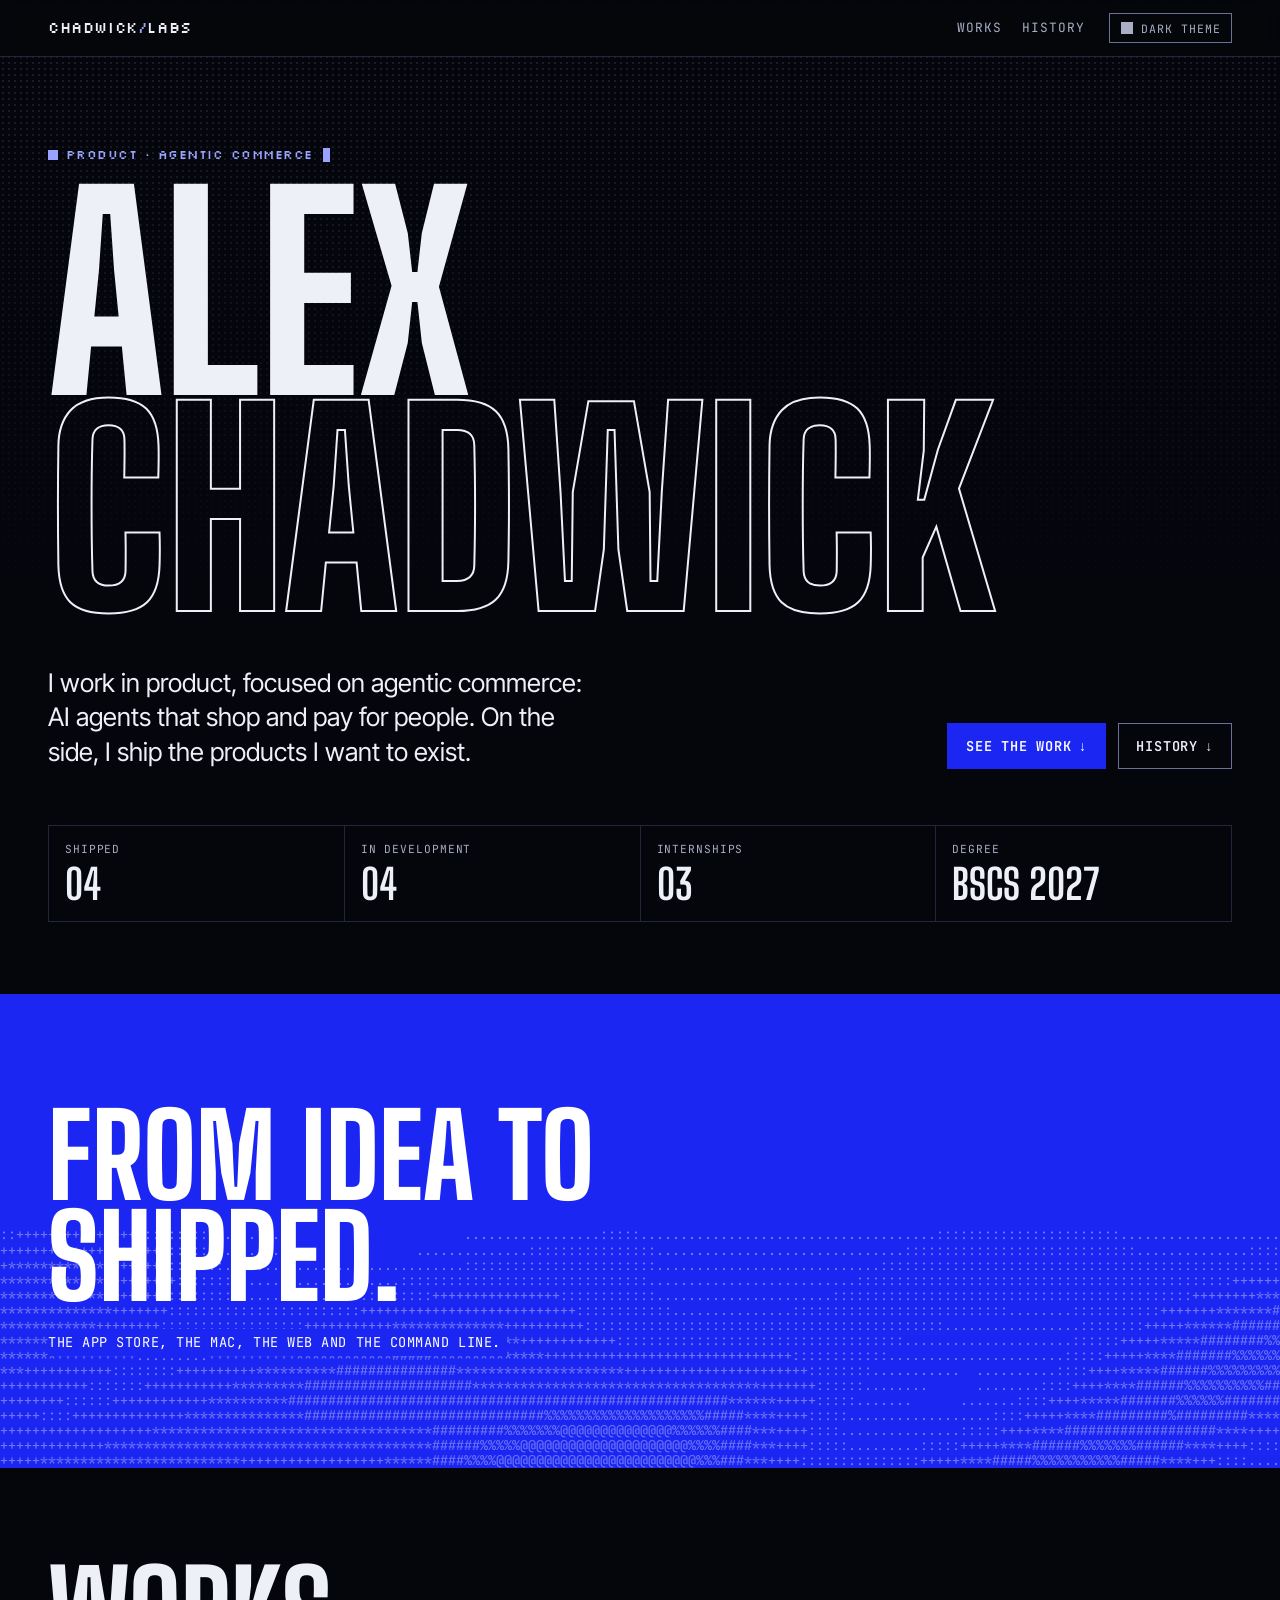
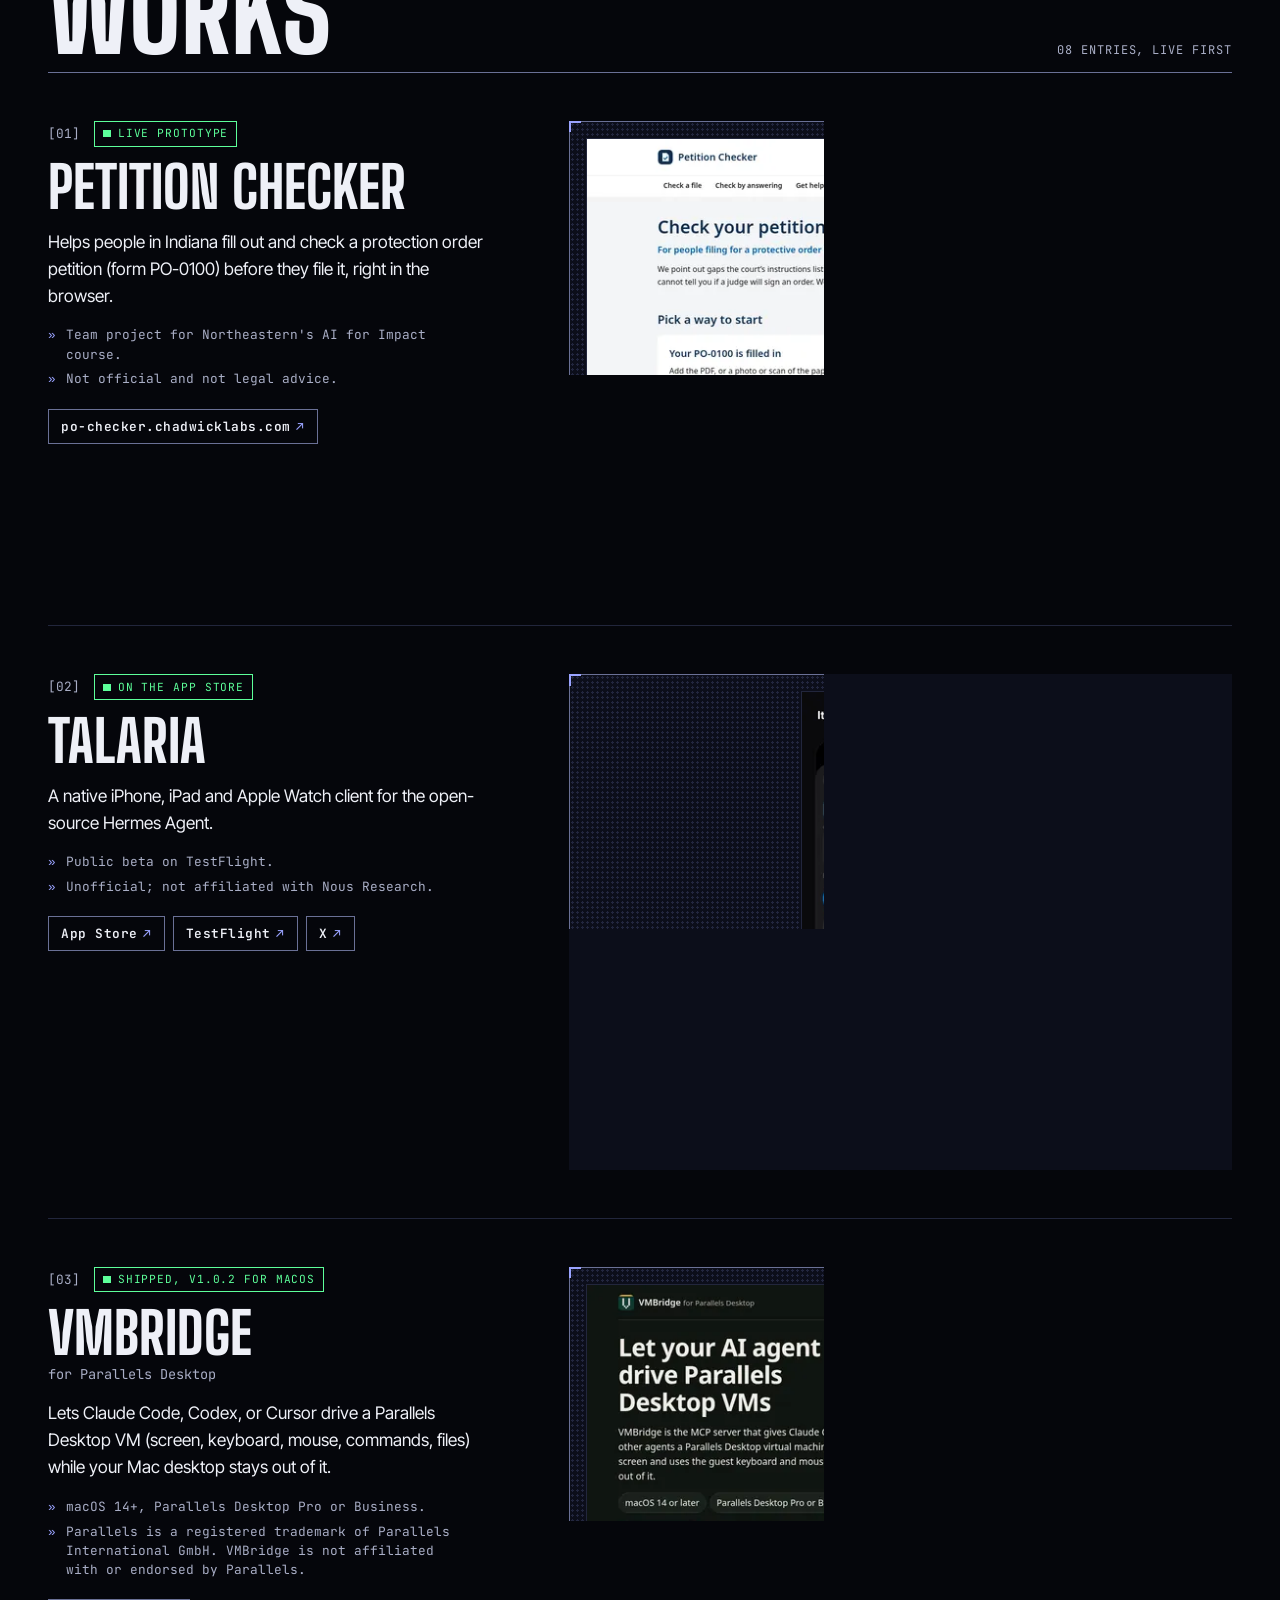
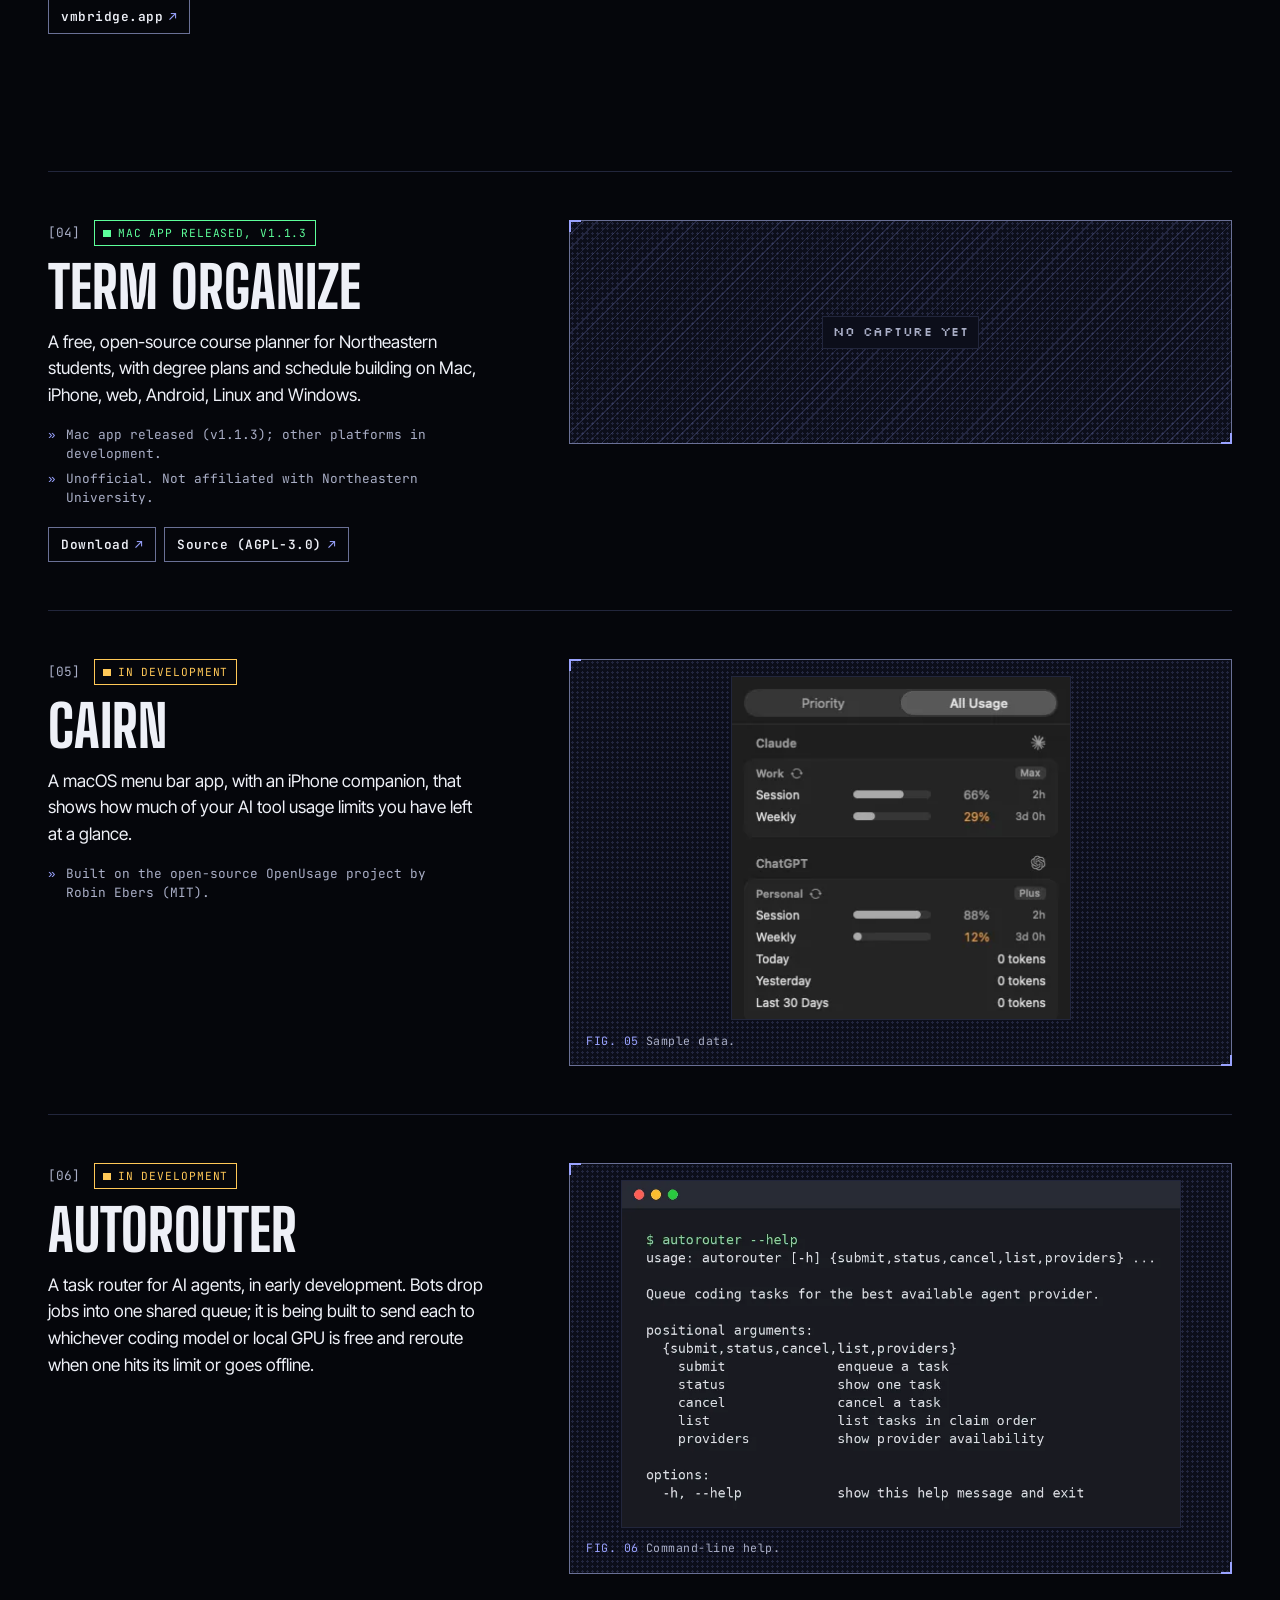
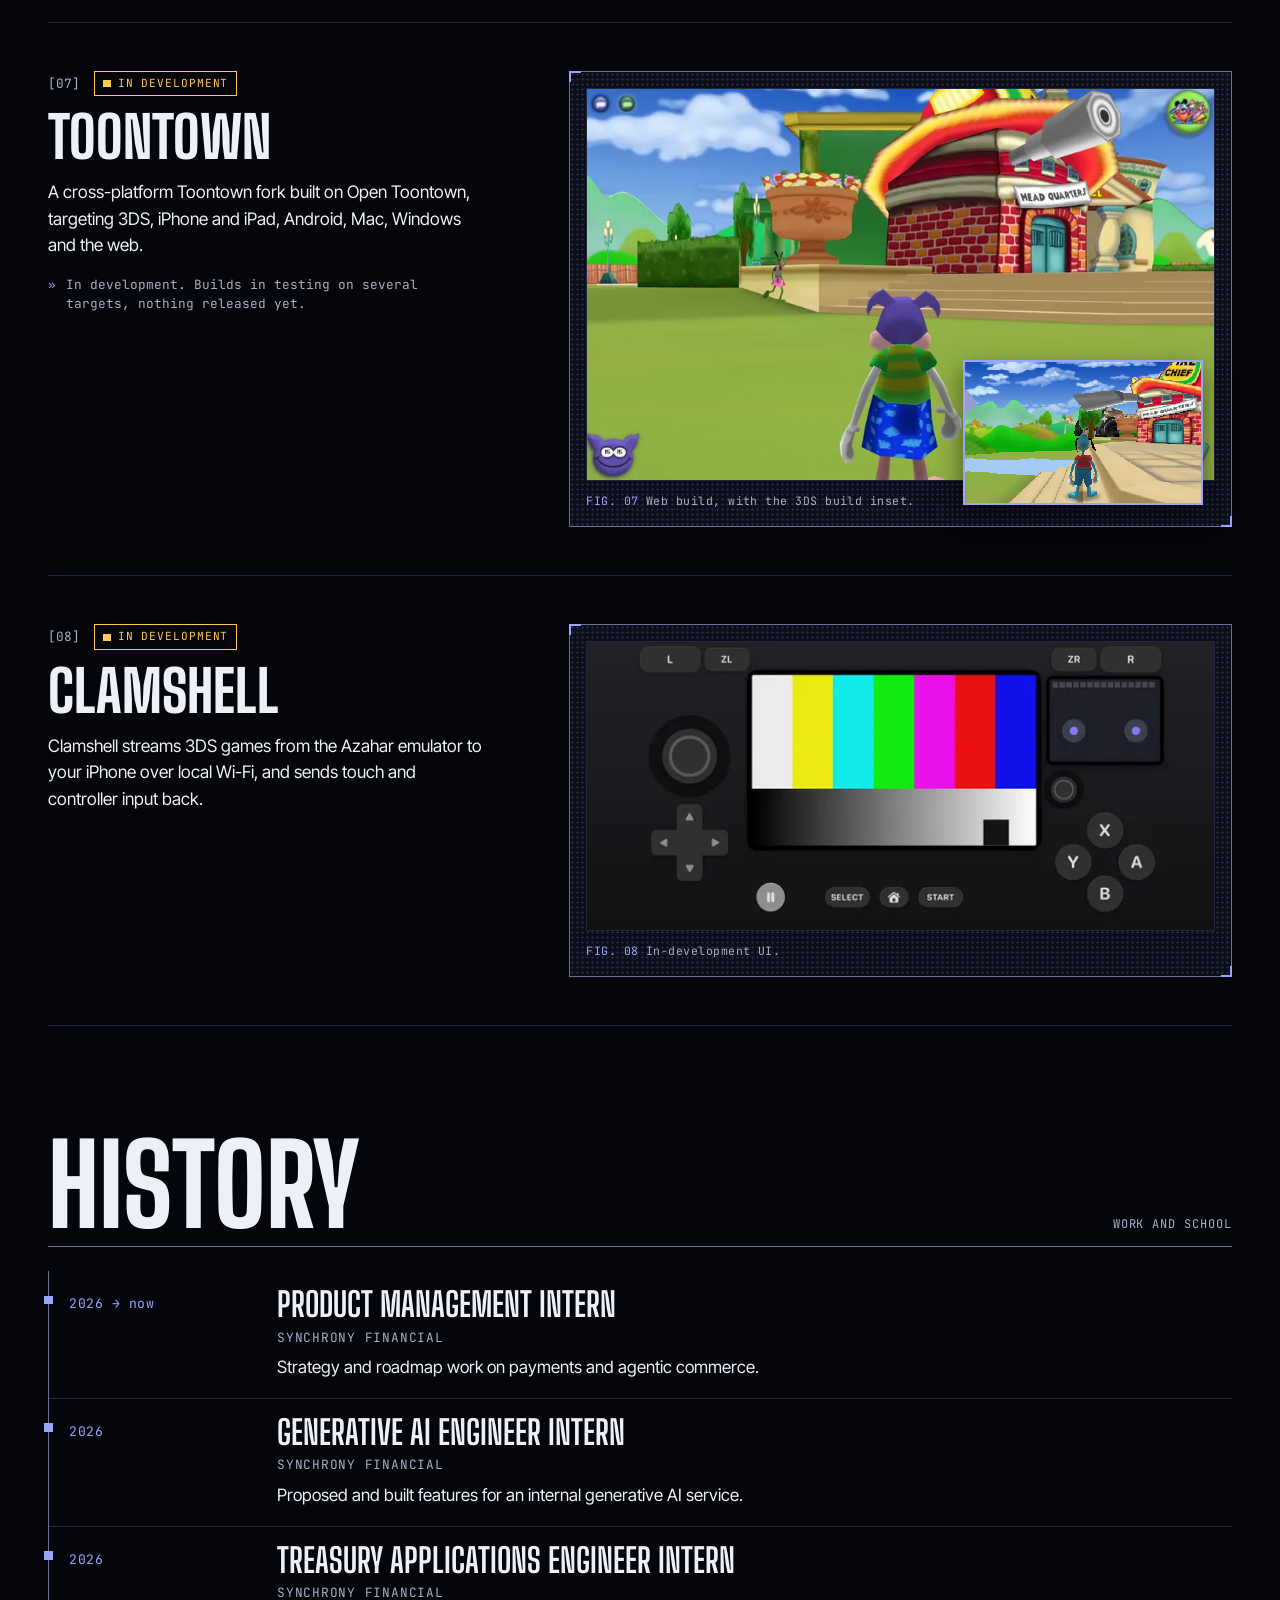
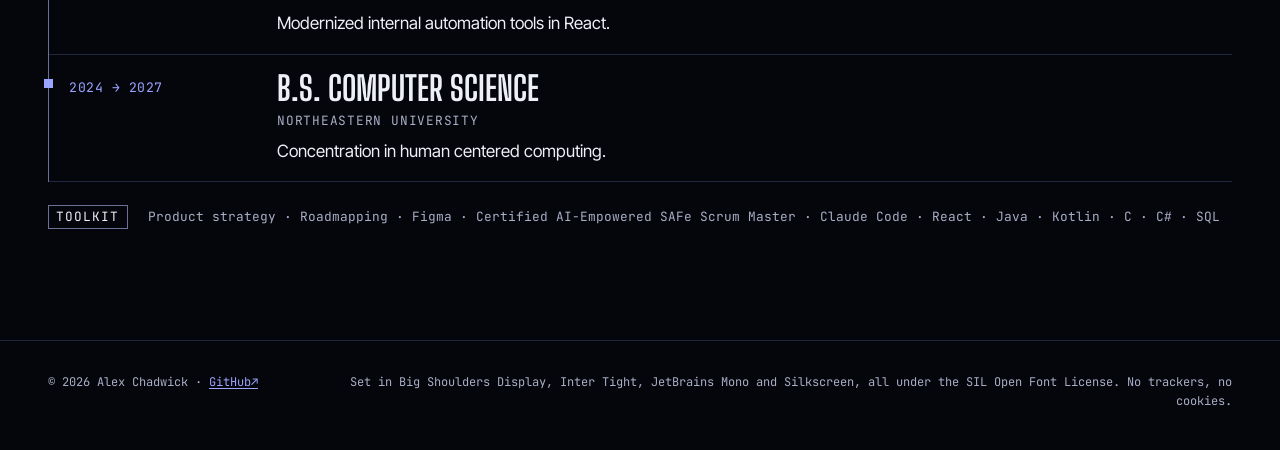
==== commit 902c1f0d: "Rename Toontown images so cached old shots stop showing" ====
--- a/src/index.html
+++ b/src/index.html
@@ -258,12 +258,12 @@
           <figure class="shot shot--pair">
             <div class="shot__stage">
             <picture>
-              <source type="image/webp" srcset="img/toontown-800.webp 800w, img/toontown-1600.webp 1600w" sizes="(min-width: 60rem) 38rem, 92vw">
-              <img src="img/toontown.png" width="800" height="500" loading="lazy" decoding="async" alt="A toon in Toontown Central, from the Toontown web build.">
+              <source type="image/webp" srcset="img/toontown-v2-800.webp 800w, img/toontown-v2-1600.webp 1600w" sizes="(min-width: 60rem) 38rem, 92vw">
+              <img src="img/toontown-v2.png" width="800" height="500" loading="lazy" decoding="async" alt="A toon in Toontown Central, from the Toontown web build.">
             </picture>
             <picture class="shot__inset">
-              <source type="image/webp" srcset="img/toontown-3ds.webp">
-              <img src="img/toontown-3ds.png" width="400" height="240" loading="lazy" decoding="async" alt="A toon in Toontown Central on the 3DS top screen, from the Toontown 3DS build.">
+              <source type="image/webp" srcset="img/toontown-v2-3ds.webp">
+              <img src="img/toontown-v2-3ds.png" width="400" height="240" loading="lazy" decoding="async" alt="A toon in Toontown Central on the 3DS top screen, from the Toontown 3DS build.">
             </picture>
             </div>
             <figcaption class="mono"><span aria-hidden="true">Fig. 07 </span>Web build, with the 3DS build inset.</figcaption>
